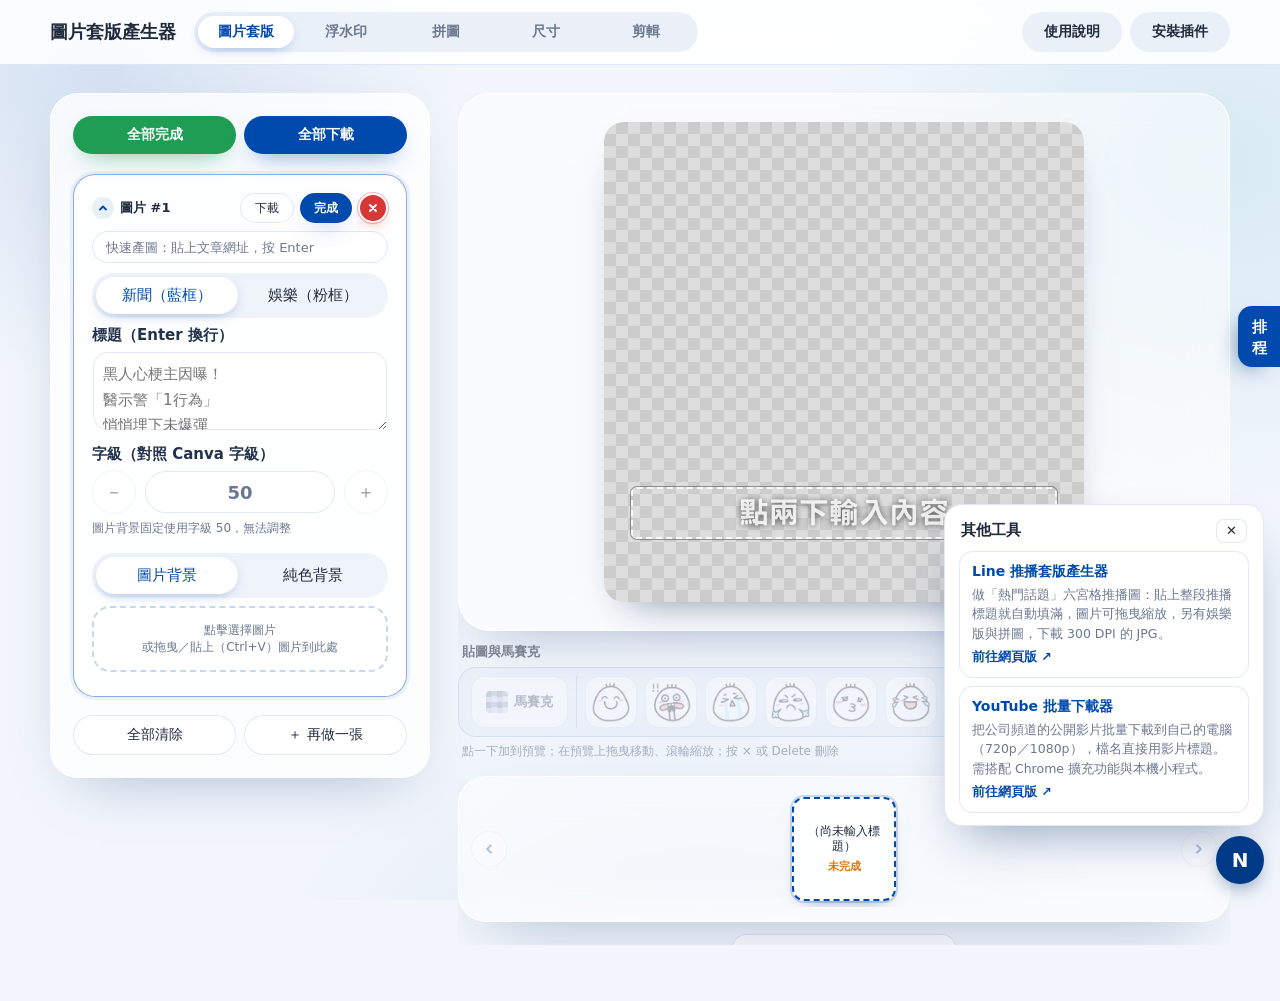
==== index.html @ a56dc546 "網頁版快速產圖：沒有外掛（手機）改走文章代理，讀得到標題與首圖 - 新增 examples/article-proxy/（Cloudflare Worker，只代抓 https 的 tvbs.com." ====
<!DOCTYPE html>
<html lang="zh-Hant">
<head>
<meta charset="UTF-8">
<meta name="viewport" content="width=device-width, initial-scale=1.0">
<!-- 內容安全政策：只允許本站的腳本；網路只連 GitHub（安裝插件功能用）；沒有任何第三方資源。
     style-src 保留 unsafe-inline 是因為頁面裡有 style="…" 屬性。 -->
<meta http-equiv="Content-Security-Policy" content="default-src 'none'; script-src 'self'; style-src 'self' 'unsafe-inline'; img-src 'self' data: blob:; media-src 'self' blob:; font-src 'self'; connect-src https://api.github.com https://raw.githubusercontent.com https://qpt-article-proxy.19jpz-3.workers.dev; base-uri 'none'; form-action 'none'; object-src 'none'">
<meta name="referrer" content="no-referrer">
<title>圖片套版產生器</title>
<link rel="icon" href="favicon.svg" type="image/svg+xml">
<link rel="icon" href="favicon-32x32.png" sizes="32x32" type="image/png">
<link rel="icon" href="favicon-16x16.png" sizes="16x16" type="image/png">
<link rel="icon" href="favicon.ico" sizes="any">
<link rel="apple-touch-icon" href="apple-touch-icon.png">
<link rel="stylesheet" href="style.css">
<link rel="stylesheet" href="deploy.css">
<link rel="stylesheet" href="watermark.css">
<link rel="stylesheet" href="collage.css">
<link rel="stylesheet" href="resize.css">
<link rel="stylesheet" href="segmented.css">
<link rel="stylesheet" href="sched.css">
<link rel="stylesheet" href="schedweb.css">
<link rel="stylesheet" href="qfweb.css">
</head>
<body>
<!-- 上排：名稱靠左、中間切換功能（圖片套版／浮水印／拼圖）、右側說明與安裝插件按鈕 -->
<header class="topbar">
  <div class="topbar-inner">
    <h1 class="topbar-title">圖片套版產生器</h1>
    <div class="func-switch" role="group" aria-label="切換功能">
      <button type="button" class="func-btn active" id="funcLayoutBtn" aria-pressed="true">圖片套版</button>
      <button type="button" class="func-btn" id="funcWatermarkBtn" aria-pressed="false">浮水印</button>
      <button type="button" class="func-btn" id="funcCollageBtn" aria-pressed="false">拼圖</button>
      <button type="button" class="func-btn" id="funcResizeBtn" aria-pressed="false">尺寸</button>
      <button type="button" class="func-btn" id="funcEditBtn" aria-pressed="false">剪輯</button>
    </div>
    <div class="topbar-actions">
      <button type="button" id="helpBtn" class="help-btn">使用說明</button>
      <button type="button" id="deployBtn" class="help-btn">安裝插件</button>
    </div>
  </div>
</header>

<div class="wrap">

  <div class="layout" id="layoutApp">
    <div class="card">
      <!-- 網頁版的「圖片套版」固定用批次（沒有單張／批次切換）；app.js 需要這兩顆按鈕，所以留著但不顯示，載入時由 watermark.js 切到批次 -->
      <div hidden>
        <button type="button" id="modeSingleBtn"></button>
        <button type="button" id="modeBatchBtn"></button>
      </div>

      <div id="singleFields">
        <div class="btn-row" style="margin-top:0; margin-bottom:20px">
          <button id="resetBtn" style="flex:1">全部清除</button>
          <button class="primary" id="downloadBtn" style="flex:1" disabled>下載圖片</button>
        </div>

        <div class="edit-box">
          <div class="field">
            <label>類別</label>
            <div class="bg-toggle" id="singleFrameToggle">
              <button type="button" class="active" data-frame="news">新聞（藍框）</button>
              <button type="button" data-frame="entertainment">娛樂（粉框）</button>
            </div>
          </div>

          <div class="field">
            <label for="title">標題（Enter 換行）</label>
            <textarea id="title" placeholder="黑人心梗主因曝！&#10;醫示警「1行為」&#10;悄悄埋下未爆彈"></textarea>
          </div>

          <div class="field">
            <label>字級（對照 Canva 字級）</label>
            <div id="singleFontStepper"></div>
            <div class="hint" id="singleFontHint">圖片背景固定使用字級 50，無法調整</div>
          </div>

          <div class="field" style="margin-bottom:0">
            <label>背景</label>
            <div id="singleBgPicker"></div>
          </div>
        </div>
      </div>

      <div id="batchFields" style="display:none">
        <div class="btn-row" style="margin-top:0; margin-bottom:20px">
          <button class="success" id="batchGenerateBtn" style="flex:1">全部完成</button>
          <button class="primary" id="batchDownloadAllBtn" style="flex:1">全部下載</button>
        </div>

        <div id="batchItemsList"></div>

        <div class="btn-row">
          <button id="batchResetBtn" style="flex:1">全部清除</button>
          <button id="addBatchItemBtn" style="flex:1">＋ 再做一張</button>
        </div>
      </div>
    </div>

    <div class="preview-col">
      <div id="singlePreview">
        <div class="canvas-wrap">
          <canvas id="canvas" width="1080" height="1080"></canvas>
          <textarea class="title-overlay" id="singlePreviewTitleInput" placeholder="點兩下輸入內容" spellcheck="false" tabindex="-1"></textarea>
        </div>
        <div class="status" id="status">請先上傳圖片並輸入標題</div>
        <div class="hint preview-hint">點兩下預覽圖輸入標題；<span class="hint-desk">點一下即可 Ctrl+V 貼上圖片；滾輪縮放、</span><span class="hint-touch">雙指縮放、</span>拖曳調整位置</div>
      </div>

      <div id="batchPreview" style="display:none">
        <div class="canvas-wrap">
          <canvas id="batchCanvas" width="1080" height="1080"></canvas>
          <textarea class="title-overlay" id="batchPreviewTitleInput" placeholder="點兩下輸入內容" spellcheck="false" tabindex="-1" hidden></textarea>
        </div>
        <!-- 貼圖與馬賽克（stickers.js 填內容）：每一組各自一份，編輯的是目前預覽的那一組 -->
        <div class="fx-bar" id="batchFxSlot"></div>
        <div class="thumbs-shelf" id="batchThumbsShelf" hidden>
          <button type="button" class="shelf-nav" id="batchThumbsPrev" aria-label="往左看"><svg viewBox="0 0 12 12" aria-hidden="true"><path d="M7.5 3l-3 3 3 3"/></svg></button>
          <div class="batch-thumbs" id="batchThumbs"></div>
          <button type="button" class="shelf-nav" id="batchThumbsNext" aria-label="往右看"><svg viewBox="0 0 12 12" aria-hidden="true"><path d="M4.5 3l3 3-3 3"/></svg></button>
        </div>
        <div class="preview-title" id="batchPreviewTitle"></div>
        <div class="status" id="batchStatus">按某一組的「完成」後，預覽會顯示在這裡</div>
        <div class="hint preview-hint">點兩下預覽圖輸入標題；<span class="hint-desk">點一下即可 Ctrl+V 貼上圖片；滾輪縮放、</span><span class="hint-touch">雙指縮放、</span>拖曳調整位置</div>
      </div>
    </div>
  </div>

  <!-- 浮水印功能（網頁版專用，邏輯在 watermark.js） -->
  <div class="layout" id="watermarkApp" hidden>
    <div class="card">
      <!-- 左上：拖放／點擊選取照片（可一次選多張） -->
      <div class="dropzone wm-photo-drop" id="wmPhotoDrop" tabindex="0">
        <div id="wmPhotoText">點擊選擇照片，或把照片拖曳到這裡<br>可以一次選多張<span class="hint-desk">；也能直接 Ctrl+V 貼上</span></div>
        <input type="file" id="wmPhotoInput" accept="image/*" multiple>
      </div>
      <div class="hint" id="wmPhotoHint">輸出會保持原圖尺寸</div>

      <div class="btn-row" style="margin-top:16px; margin-bottom:20px">
        <button id="wmResetBtn" style="flex:1">全部清除</button>
        <button class="primary" id="wmDownloadBtn" style="flex:1" disabled>下載圖片</button>
        <button class="primary" id="wmDownloadAllBtn" style="flex:1 1 100%" hidden>全部下載</button>
      </div>

      <div class="edit-box">
        <div class="field">
          <label>浮水印圖</label>
          <div class="bg-toggle" id="wmLogoToggle">
            <button type="button" class="active" data-logo="new">新版 NEWS</button>
            <button type="button" data-logo="old">舊版 新聞網</button>
            <button type="button" data-logo="custom">自己上傳</button>
          </div>
          <div class="dropzone wm-logo-drop" id="wmLogoDrop" tabindex="0" hidden>
            <img id="wmLogoThumb" class="batch-item-thumb" alt="" hidden>
            <div id="wmLogoText">點擊選擇浮水印圖<br>或拖曳到此處（建議用背景透明的 PNG／SVG）</div>
            <input type="file" id="wmLogoInput" accept="image/*">
          </div>
          <div class="hint" id="wmLogoHint">新版是向量圖、放多大都清楚；舊版是 170×100 的白色 PNG，放大會偏糊。兩個都是淺色，照片偏亮時可以改成自己上傳的圖。</div>
        </div>

        <div class="field">
          <label>位置</label>
          <div class="wm-corners" id="wmGrid" role="group" aria-label="浮水印位置（四個角）">
            <button type="button" data-px="0" data-py="0" aria-label="左上"></button>
            <button type="button" data-px="1" data-py="0" aria-label="右上"></button>
            <button type="button" data-px="0" data-py="1" aria-label="左下"></button>
            <button type="button" data-px="1" data-py="1" aria-label="右下"></button>
          </div>
          <div class="hint" id="wmPosHint"></div>
        </div>

        <div class="field">
          <label for="wmSize">大小<output id="wmSizeOut" for="wmSize"></output></label>
          <input type="range" id="wmSize" min="5" max="60" step="1" value="13">
        </div>
        <div class="field">
          <label for="wmTransparency">透明度<output id="wmTransparencyOut" for="wmTransparency"></output></label>
          <input type="range" id="wmTransparency" min="0" max="90" step="1" value="0">
          <div class="hint">0% 是完全不透明，數字越大越淡。</div>
        </div>
        <div class="field">
          <label for="wmMargin">邊距<output id="wmMarginOut" for="wmMargin"></output></label>
          <input type="range" id="wmMargin" min="0" max="15" step="1" value="3">
        </div>

        <div class="field" style="margin-bottom:0">
          <label>輸出格式</label>
          <div class="bg-toggle" id="wmFormat">
            <button type="button" class="active" data-fmt="auto">沿用原圖</button>
            <button type="button" data-fmt="jpeg">JPG</button>
            <button type="button" data-fmt="png">PNG</button>
          </div>
        </div>
      </div>
    </div>

    <div class="preview-col">
      <div class="canvas-wrap wm-stage" id="wmStage">
        <div class="wm-empty" id="wmEmpty">上傳或貼上照片，浮水印會自動疊上去</div>
        <canvas id="wmCanvas" width="1080" height="720" hidden></canvas>
      </div>
      <div class="status" id="wmStatus">請先上傳照片</div>
      <!-- 展示窗：跟「圖片套版」的批次一樣，多張照片排成一列，點一張就在上面預覽 -->
      <div class="thumbs-shelf" id="wmShelf" hidden>
        <button type="button" class="shelf-nav" id="wmShelfPrev" aria-label="往左看"><svg viewBox="0 0 12 12" aria-hidden="true"><path d="M7.5 3l-3 3 3 3"/></svg></button>
        <div class="batch-thumbs" id="wmThumbs"></div>
        <button type="button" class="shelf-nav" id="wmShelfNext" aria-label="往右看"><svg viewBox="0 0 12 12" aria-hidden="true"><path d="M4.5 3l3 3-3 3"/></svg></button>
      </div>
      <div class="hint preview-hint">在預覽上拖曳浮水印（抓的範圍比 Logo 大）可以換位置，只會改目前這一張；<span class="hint-desk">滑鼠停在浮水印上滾動滾輪可以放大縮小。</span>大小、透明度、邊距，以及左側的位置鈕會套用到所有照片。</div>
    </div>
  </div>

  <!-- 拼圖功能（網頁版專用，邏輯在 collage.js）：一張 1080 寬的畫布，把多張照片無縫拼在一起 -->
  <div class="layout" id="collageApp" hidden>
    <div class="card">
      <div class="dropzone wm-photo-drop" id="cgDrop" tabindex="0">
        <div>點擊選擇照片，或把照片拖曳到這裡<br>可以一次選多張，會依序放進空的格子<span class="hint-desk">；也能 Ctrl+V 貼上</span></div>
        <input type="file" id="cgInput" accept="image/*" multiple>
      </div>
      <div class="hint" id="cgHint">輸出 1080×1080、300 DPI 的 JPG</div>

      <div class="btn-row" style="margin-top:16px; margin-bottom:20px">
        <button id="cgResetBtn" style="flex:1">全部清除</button>
        <button id="cgCopyBtn" style="flex:1" disabled>複製圖片</button>
        <button class="primary" id="cgDownloadBtn" style="flex:1" disabled>下載圖片</button>
      </div>

      <div class="edit-box">
        <div class="field">
          <label>版面方式</label>
          <div class="bg-toggle" id="cgLayout">
            <button type="button" class="active" data-layout="grid">等分</button>
            <button type="button" data-layout="free">自由框</button>
          </div>
        </div>

        <div id="cgGridCtrl">
          <div class="field cg-row"><span class="cg-row-label">直向等分</span><div class="bg-toggle" id="cgCols"></div></div>
          <div class="field cg-row"><span class="cg-row-label">橫向等分</span><div class="bg-toggle" id="cgRows"></div></div>
          <div class="btn-row" style="margin-top:0"><button type="button" id="cgEvenBtn">平均分配</button></div>
          <div class="hint">在預覽圖上拖曳格子之間的分隔線，可調整每格比例。</div>
        </div>

        <div id="cgFreeCtrl" hidden>
          <div class="field cg-row"><span class="cg-row-label">操作對象</span>
            <div class="bg-toggle" id="cgEdit">
              <button type="button" class="active" data-edit="frame">調整框</button>
              <button type="button" data-edit="photo">調整照片</button>
            </div>
          </div>
          <div class="field cg-row"><span class="cg-row-label">畫布高度</span>
            <input type="number" id="cgHeight" min="300" max="5000" step="10" style="flex:1; min-width:0">
            <button type="button" id="cgFitHeightBtn">貼合內容</button>
          </div>
          <div class="btn-row"><button type="button" id="cgAddBtn">＋新增框（接在最下方）</button><button type="button" id="cgFitImgBtn">框貼合圖片比例</button></div>
          <div class="btn-row"><button type="button" id="cgUpBtn">▲ 上下換位（往上）</button><button type="button" id="cgDownBtn">▼ 上下換位（往下）</button></div>
          <div class="btn-row"><button type="button" id="cgFrontBtn">移到最上層</button><button type="button" id="cgBackBtn">移到最下層</button><button type="button" id="cgDeleteBtn">刪除此框</button></div>
          <div class="hint">做直式長圖（例如多張橫向圖上下疊）：先調畫布高度，再「＋新增框」貼圖，按「框貼合圖片比例」讓框吻合圖片、不裁切，下方的框會跟著往下推。<br>「調整框」時：在空白處拖曳拉出新框、拖曳框內可移動、拉邊角可改大小，靠近邊緣會自動貼齊；按 Delete 也能刪除選取的框。切到「調整照片」再移動、縮放框內照片。</div>
        </div>

        <div class="field" style="margin-bottom:0; margin-top:16px">
          <label>目前選取的格子<output id="cgSelOut"></output></label>
          <div class="hint" id="cgSelHint">在預覽上點一格來選取</div>
          <label for="cgScale" style="margin-top:10px">照片縮放<output id="cgScaleOut"></output></label>
          <input type="range" id="cgScale" min="100" max="500" step="1" value="100" disabled>
          <div class="btn-row" style="margin-top:10px">
            <button type="button" id="cgPickBtn" style="flex:1">選擇照片</button>
            <button type="button" id="cgResetPosBtn" style="flex:1" disabled>重設位置</button>
            <button type="button" id="cgRemoveImgBtn" style="flex:1" disabled>移除照片</button>
          </div>
          <input type="file" id="cgCellInput" accept="image/*" hidden>
        </div>
      </div>
    </div>

    <div class="preview-col">
      <div class="canvas-wrap cg-stage" id="cgStage">
        <canvas id="cgCanvas" width="1080" height="1080"></canvas>
      </div>
      <div class="status" id="cgStatus"></div>
      <div class="hint preview-hint">點一格選取，拖曳照片調整位置，<span class="hint-desk">滑鼠停在格子上滾動滾輪可放大縮小；</span><span class="hint-touch">用上面的「照片縮放」滑桿放大縮小；</span>雙擊格子可以換照片，也能把照片直接拖到格子上。等分時拖曳格子之間的分隔線調整比例；自由框時可以拉出、移動、縮放每一個框。</div>
    </div>
  </div>

  <!-- 剪輯：原本的剪輯工具已獨立成專屬網站 QuickCut（https://unnn3ing-oss.github.io/quickcut/），這個分頁只放「搬家說明＋功能介紹」，
       介紹是自動輪播的 4 則功能（版型與示意動畫沿用「安裝插件」全螢幕教學的 deploy.css .ds-*；輪播邏輯在 deploy.js 的 qcIntro），右下角是前往 QuickCut 的連結。
       id 維持 editApp：watermark.js 的分頁切換靠它顯示／隱藏。舊的剪輯程式（edit-*.js、edit.css）仍留在專案裡但不再載入。 -->
  <section class="qc" id="editApp" aria-labelledby="qcTitle" hidden>
    <div class="qc-card">
      <header class="qc-head">
        <img class="qc-logo" src="favicon.svg" alt="" width="44" height="44">
        <div class="qc-title">
          <h2 id="qcTitle">QuickCut 影片剪輯已經搬家了</h2>
          <p>多軌時間軸剪輯已獨立成專屬網站，這個分頁不再提供剪輯。下面輪播介紹它的功能，按右下角的「前往 QuickCut」就能過去（會在新分頁開啟）。</p>
        </div>
      </header>

      <div class="qc-main">
        <!-- 1：多軌時間軸 -->
        <section class="ds-pane" data-step="1" data-cycle="7000" aria-labelledby="qch1">
          <div class="ds-art" aria-hidden="true">
            <svg class="sv" viewBox="0 0 480 300" focusable="false">
              <g class="sv-all">
                <rect class="win" x="30" y="16" width="420" height="268" rx="12"/>
                <rect class="skel" x="44" y="30" width="86" height="116" rx="8"/>
                <rect class="card" x="138" y="30" width="204" height="116" rx="8"/>
                <rect class="skel" x="350" y="30" width="86" height="116" rx="8"/>
                <text class="t s m" x="87" y="48" text-anchor="middle">媒體庫</text>
                <text class="t s m" x="393" y="48" text-anchor="middle">詳細內容</text>
                <polygon class="qc-play" points="226,70 226,106 256,88"/>
                <text class="t s m" x="240" y="130" text-anchor="middle">檢視器</text>
                <rect class="qc-lane" x="44" y="158" width="392" height="52" rx="6"/>
                <rect class="qc-lane" x="44" y="214" width="392" height="52" rx="6"/>
                <text class="t s b" x="52" y="188">V1</text>
                <text class="t s b" x="52" y="244">A1</text>
                <rect class="qc-cv x-pop" style="--d:.4s" x="84" y="164" width="96" height="40" rx="6"/>
                <rect class="qc-cv2 x-pop" style="--d:.8s" x="184" y="164" width="84" height="40" rx="6"/>
                <rect class="qc-ci x-pop" style="--d:1.2s" x="272" y="164" width="120" height="40" rx="6"/>
                <rect class="qc-ca x-pop" style="--d:.7s" x="84" y="220" width="184" height="40" rx="6"/>
                <rect class="qc-ca x-pop" style="--d:1.5s" x="272" y="220" width="120" height="40" rx="6"/>
                <g class="x-sweep"><rect class="qc-ph" x="328" y="154" width="2.4" height="116"/><polygon class="qc-ph" points="323,150 335,150 329,160"/></g>
              </g>
            </svg>
          </div>
          <div class="ds-text">
            <p class="ds-kicker">功能 1／4</p>
            <h3 id="qch1" tabindex="-1">多軌時間軸剪輯</h3>
            <p class="ds-lead">把影片、音訊、圖片排進時間軸，剪成一支影片。版面是左邊媒體庫、中間檢視器、右邊詳細內容，下面是時間軸。</p>
            <ol class="ds-do">
              <li>匯入影片、音訊或圖片，用入點、出點選好要用的範圍，再<b>插入、覆蓋、替換或加到結尾</b>。</li>
              <li>工具有<b>選取、刀片、修剪</b>（滾動、波紋、滑移、滑動），也有對應的快捷鍵。</li>
              <li>影片的畫面與聲音會自動連結，可以分開調整。</li>
            </ol>
          </div>
        </section>

        <!-- 2：轉場與字幕 -->
        <section class="ds-pane" data-step="2" data-cycle="7000" aria-labelledby="qch2" hidden>
          <div class="ds-art" aria-hidden="true">
            <svg class="sv" viewBox="0 0 480 300" focusable="false">
              <g class="sv-all">
                <rect class="win" x="30" y="16" width="420" height="268" rx="12"/>
                <rect class="qc-cv" x="96" y="32" width="288" height="150" rx="10"/>
                <rect class="qc-ci x-fade" style="--d:.9s" x="96" y="32" width="288" height="150" rx="10"/>
                <circle class="qc-sun x-fade" style="--d:.9s" cx="330" cy="76" r="18"/>
                <g class="x-pop" style="--d:1.8s"><rect class="qc-sub" x="140" y="140" width="200" height="30" rx="8"/><text class="t w" x="240" y="160" text-anchor="middle">字幕也能有出場動畫</text></g>
                <rect class="qc-lane" x="44" y="198" width="392" height="72" rx="6"/>
                <rect class="qc-cv x-pop" style="--d:.3s" x="60" y="206" width="164" height="40" rx="6"/>
                <rect class="qc-ci x-pop" style="--d:.6s" x="232" y="206" width="164" height="40" rx="6"/>
                <g class="x-pop" style="--d:1.1s"><polygon class="qc-tr" points="228,200 240,226 228,252 216,226"/><text class="t s w" x="228" y="230" text-anchor="middle">×</text></g>
                <g class="x-pop" style="--d:2.4s"><rect class="qc-srt" x="60" y="250" width="86" height="16" rx="8"/><text class="t s w" x="103" y="262" text-anchor="middle">SRT 字幕</text></g>
              </g>
            </svg>
          </div>
          <div class="ds-text">
            <p class="ds-kicker">功能 2／4</p>
            <h3 id="qch2" tabindex="-1">轉場特效與字幕</h3>
            <p class="ds-lead">兩段影片中間可以加轉場，字幕可以直接打，也能匯入整份 SRT。</p>
            <ol class="ds-do">
              <li><b>8 種轉場</b>：交叉疊化、淡出到黑、擦除、推移等；兩段相接是雙邊轉場，開頭與結尾則是淡入、淡出。</li>
              <li>相接的兩段影片都有聲音時，轉場會自動做<b>聲音交叉淡化</b>。</li>
              <li>字幕有<b>彈出、逐行彈出、逐字彈出、跳起</b>等字體特效，可以<b>匯入、匯出 SRT</b>（UTF-8、Big5 都能讀）。</li>
            </ol>
          </div>
        </section>

        <!-- 3：專案檔與自動暫存 -->
        <section class="ds-pane" data-step="3" data-cycle="7000" aria-labelledby="qch3" hidden>
          <div class="ds-art" aria-hidden="true">
            <svg class="sv" viewBox="0 0 480 300" focusable="false">
              <g class="sv-all">
                <rect class="card" x="36" y="62" width="168" height="170" rx="16"/>
                <text class="t s m" x="120" y="84" text-anchor="middle">剪輯進度</text>
                <rect class="qc-cv x-pop" style="--d:.3s" x="52" y="98" width="76" height="22" rx="5"/>
                <rect class="qc-ci x-pop" style="--d:.6s" x="132" y="98" width="56" height="22" rx="5"/>
                <rect class="qc-ca x-pop" style="--d:.9s" x="52" y="128" width="136" height="22" rx="5"/>
                <rect class="qc-cv2 x-pop" style="--d:1.2s" x="52" y="158" width="96" height="22" rx="5"/>
                <text class="t s m x-fade" style="--d:1.4s" x="120" y="212" text-anchor="middle">影片素材不在裡面</text>
                <path class="route x-fade" style="--d:1.6s" d="M214 148 C 244 148, 252 148, 282 148"/>
                <g class="x-pop" style="--d:2.1s">
                  <use class="fold" href="#ds-file" x="294" y="92" width="64" height="82"/>
                  <text class="t kt" x="326" y="198" text-anchor="middle">.qcut</text>
                </g>
                <g class="x-pop" style="--d:2.6s"><rect class="okpill" x="378" y="108" width="68" height="26" rx="13"/><text class="t w" x="412" y="125" text-anchor="middle">幾 KB</text></g>
                <g class="x-pop" style="--d:3.2s"><rect class="pill hot" x="268" y="224" width="178" height="32" rx="16"/><text class="t a" x="357" y="244" text-anchor="middle">自動暫存，重開可還原</text></g>
              </g>
            </svg>
          </div>
          <div class="ds-text">
            <p class="ds-kicker">功能 3／4</p>
            <h3 id="qch3" tabindex="-1">專案檔與自動暫存</h3>
            <p class="ds-lead">剪到一半也不怕：進度可以存成專案檔，隔天接著剪。</p>
            <ol class="ds-do">
              <li>「儲存專案」會下載一個 <code>.qcut</code> 檔，只存剪輯資料，<b>不含影片素材</b>，所以只有幾 KB。</li>
              <li>「開啟專案」（或直接把專案檔拖進畫面）會還原進度，缺的素材可以一鍵接回，或選素材所在的資料夾自動配對。</li>
              <li>每次改動約 1.5 秒就自動暫存在瀏覽器裡，不小心關掉分頁，下次開啟會問你要不要還原。</li>
            </ol>
          </div>
        </section>

        <!-- 4：匯出 MP4 -->
        <section class="ds-pane" data-step="4" data-cycle="8000" aria-labelledby="qch4" hidden>
          <div class="ds-art" aria-hidden="true">
            <svg class="sv" viewBox="0 0 480 300" focusable="false">
              <g class="sv-all">
                <rect class="win" x="60" y="40" width="360" height="220" rx="14"/>
                <rect class="bar" x="60" y="40" width="360" height="34" rx="14"/>
                <rect class="bar" x="60" y="60" width="360" height="14"/>
                <text class="t b" x="240" y="62" text-anchor="middle">匯出影片</text>
                <rect class="qc-cv" x="84" y="94" width="120" height="68" rx="8"/>
                <polygon class="qc-play w" points="130,114 130,142 154,128"/>
                <text class="t m" x="224" y="112">H.264 ＋ AAC</text>
                <text class="t b" x="224" y="134">影片.mp4</text>
                <text class="t s m" x="224" y="154">1080 × 1920 ・ 30 fps</text>
                <rect class="track" x="84" y="190" width="312" height="12" rx="6"/>
                <rect class="prog x-prog" x="84" y="190" width="312" height="12" rx="6"/>
                <text class="t s m x-out" style="--o:4.9s" x="84" y="226">匯出中…</text>
                <g class="x-pop" style="--d:4.9s"><rect class="okpill" x="84" y="212" width="120" height="30" rx="15"/><text class="t w" x="144" y="232" text-anchor="middle">✓ 匯出完成</text></g>
              </g>
            </svg>
          </div>
          <div class="ds-text">
            <p class="ds-kicker">功能 4／4</p>
            <h3 id="qch4" tabindex="-1">匯出成 MP4</h3>
            <p class="ds-lead">剪好就直接匯出 MP4，多數播放器和社群平台都能用。</p>
            <ol class="ds-do">
              <li>瀏覽器支援時輸出 <b>H.264 ＋ AAC</b>，否則退為 VP9 ＋ Opus。</li>
              <li>素材全部在你的瀏覽器裡處理，<b>不會上傳</b>到任何伺服器。</li>
              <li>建議用最新版 <b>Chrome 或 Edge</b>（匯出用 WebCodecs），桌面瀏覽器專用。</li>
            </ol>
          </div>
        </section>
      </div>

      <footer class="qc-foot">
        <div class="qc-ctrl">
          <button type="button" class="qc-arrow" id="qcPrev" aria-label="上一則">‹</button>
          <div class="qc-dots" id="qcDots" role="group" aria-label="功能介紹，選一則">
            <button type="button" class="qc-dot" aria-label="第 1 則：多軌時間軸"></button>
            <button type="button" class="qc-dot" aria-label="第 2 則：轉場與字幕"></button>
            <button type="button" class="qc-dot" aria-label="第 3 則：專案檔與自動暫存"></button>
            <button type="button" class="qc-dot" aria-label="第 4 則：匯出 MP4"></button>
          </div>
          <button type="button" class="qc-arrow" id="qcNext" aria-label="下一則">›</button>
          <button type="button" class="qc-pause" id="qcPause" aria-pressed="false" title="暫停自動輪播">暫停輪播</button>
          <span class="qc-count" id="qcCount" aria-live="off">1 / 4</span>
        </div>
        <a class="ds-btn primary qc-go" id="qcGo" href="https://unnn3ing-oss.github.io/quickcut/" target="_blank" rel="noopener noreferrer">前往 QuickCut <span aria-hidden="true">↗</span></a>
      </footer>
    </div>
  </section>

  <!-- 改尺寸功能（網頁版專用，邏輯在 resize.js）：自訂寬高，批次轉換圖片的長寬尺寸 -->
  <div class="layout" id="resizeApp" hidden>
    <div class="card">
      <div class="dropzone wm-photo-drop" id="rsDrop" tabindex="0">
        <div id="rsDropText">點擊選擇照片，或把照片拖曳到這裡<br>可以一次選多張<span class="hint-desk">；也能直接 Ctrl+V 貼上</span></div>
        <input type="file" id="rsInput" accept="image/*" multiple>
      </div>
      <div class="hint" id="rsHint">輸入想要的寬高，所有照片一起轉換</div>

      <div class="btn-row" style="margin-top:16px; margin-bottom:20px">
        <button id="rsResetBtn" style="flex:1">全部清除</button>
        <button class="primary" id="rsDownloadBtn" style="flex:1" disabled>下載圖片</button>
        <button class="primary" id="rsDownloadAllBtn" style="flex:1 1 100%" hidden>全部下載</button>
      </div>

      <div class="edit-box">
        <div class="field">
          <label>轉換方式</label>
          <div class="bg-toggle" id="rsMode">
            <button type="button" class="active" data-mode="cover">裁切填滿</button>
            <button type="button" data-mode="fit">等比縮放</button>
          </div>
          <div class="hint" id="rsModeHint"></div>
        </div>

        <div class="field">
          <label>輸出尺寸（像素）</label>
          <div class="rs-size">
            <input type="number" id="rsW" min="1" max="10000" step="1" placeholder="寬" inputmode="numeric" aria-label="寬度">
            <button type="button" id="rsSwapBtn" class="rs-swap" title="對調寬高" aria-label="對調寬高">⇄</button>
            <input type="number" id="rsH" min="1" max="10000" step="1" placeholder="高" inputmode="numeric" aria-label="高度">
          </div>
          <div class="hint" id="rsSizeHint"></div>
        </div>

        <div class="field" style="margin-bottom:0">
          <label>輸出格式</label>
          <div class="bg-toggle" id="rsFormat">
            <button type="button" class="active" data-fmt="auto">沿用原圖</button>
            <button type="button" data-fmt="jpeg">JPG</button>
            <button type="button" data-fmt="png">PNG</button>
          </div>
        </div>
      </div>
    </div>

    <div class="preview-col">
      <div class="canvas-wrap wm-stage" id="rsStage">
        <div class="wm-empty" id="rsEmpty">上傳或貼上照片，輸入寬高就會顯示轉換後的樣子</div>
        <canvas id="rsCanvas" width="1080" height="1080" hidden></canvas>
      </div>
      <div class="status" id="rsStatus">請先上傳照片</div>
      <div class="thumbs-shelf" id="rsShelf" hidden>
        <button type="button" class="shelf-nav" id="rsShelfPrev" aria-label="往左看"><svg viewBox="0 0 12 12" aria-hidden="true"><path d="M7.5 3l-3 3 3 3"/></svg></button>
        <div class="batch-thumbs" id="rsThumbs"></div>
        <button type="button" class="shelf-nav" id="rsShelfNext" aria-label="往右看"><svg viewBox="0 0 12 12" aria-hidden="true"><path d="M4.5 3l3 3-3 3"/></svg></button>
      </div>
      <div class="hint preview-hint" id="rsPreviewHint"></div>
    </div>
  </div>
</div>

<div class="modal-overlay" id="helpOverlay">
  <div class="modal">
    <div class="modal-head">
      <h2>套版產生器使用說明</h2>
      <button type="button" id="helpCloseBtn" class="modal-close" aria-label="關閉">✕</button>
    </div>
    <div class="modal-body">
      <h3>切換功能</h3>
      <ul>
        <li>上排中間可以在「圖片套版」「浮水印」「拼圖」「尺寸」之間切換（點一下，或直接用滑的），兩邊的內容各自獨立、互不影響。圖片套版一律用多組的方式，沒有單張／批次的切換。</li>
      </ul>
      <h3>浮水印</h3>
      <ul>
        <li>把照片拖到左上角的區域（或點擊選取、Ctrl+V 貼上），<b>可以一次放多張</b>；多張時預覽下方會出現展示窗，點一張就能預覽，也能按 ✕ 移除。</li>
        <li>預設在右上角疊上新版 TVBS NEWS Logo（大小 13%、邊距 3%、不透明）；「浮水印圖」可以切換成舊版「新聞網」Logo，或自己上傳的圖（建議用背景透明的 PNG 或 SVG）。</li>
        <li>位置只有四個角（左上、右上、左下、右下）。<b>在預覽上直接拖曳 Logo（抓的範圍比 Logo 大）只會改目前這一張</b>，它會吸附到最近的角；<b>按左側的位置鈕則是全部照片一起改</b>，如果有照片已經單獨調整過，會先問你要不要全部改掉。「大小」「透明度」「邊距」套用到所有照片。</li>
        <li>下載的檔案維持原圖尺寸，格式可「沿用原圖」或指定 JPG（品質 95%）／PNG，檔名是「原檔名_浮水印」。「下載本張」維持原檔名；「全部下載」的檔名是「YYMMDDHHMM_第幾張」（例如 2610122312_1，時間是按下按鈕那一刻的，每張間隔 0.5～1 秒），瀏覽器第一次可能會詢問是否允許下載多個檔案。</li>
      </ul>
      <h3>拼圖</h3>
      <ul>
        <li>一張 1080 寬的畫布，把多張照片無縫拼在一起。「等分」可把畫布切成直向、橫向各 1～4 份，在預覽上拖曳格子之間的分隔線可調整每格比例；「自由框」可以自己拖曳拉出矩形框（最多 12 個）、移動、拉邊角改大小，靠近邊緣會自動貼齊，也能調整上下層、刪除，並調整畫布高度做直式長圖。</li>
        <li>照片用拖曳放進格子、點擊選取、Ctrl+V 貼上（貼到目前選取的格子），一次選多張會依序放進空的格子。拖曳照片調整位置，滑鼠停在格子上用滾輪或左側滑桿縮放。</li>
        <li>下載是 1080 寬、300 DPI 的 JPG（品質 95%），檔名「yyyymmdd拼圖」；「複製圖片」會把成品放進剪貼簿。</li>
      </ul>
      <h3>尺寸</h3>
      <ul>
        <li>把照片拖進來（或點擊選取、Ctrl+V 貼上，<b>可一次放多張</b>），輸入想要的寬和高，所有照片一起轉成這個尺寸。</li>
        <li>「裁切填滿」：寬、高都要填，照片會縮放到剛好蓋滿，多出來的部分裁掉；在預覽上拖曳可以調整保留哪一塊（每張照片各自記住）。「等比縮放」：寬、高只填一個，另一邊自動依原圖比例算；兩個都填時，會縮到剛好放進這個範圍內，不裁切。</li>
        <li>輸出格式可「沿用原圖」或指定 JPG（品質 95%）／PNG。「下載本張」檔名是「原檔名_寬x高」；「全部下載」的檔名是「YYMMDDHHMM_第幾張」。尺寸上限 10000 像素；放大比原圖大的尺寸會變模糊。</li>
      </ul>
      <h3>圖片套版：設定每一張圖</h3>
      <ul>
        <li>每一組都先選擇「類別」：新聞（藍框）或娛樂（粉框），會影響套版右上角的角標樣式。</li>
        <li>在「標題」欄貼上或輸入文字，按 Enter 換行，會照原樣分行顯示在圖上。</li>
        <li>「背景」可選擇「圖片背景」或「純色背景」：圖片背景支援點擊選取、拖曳檔案，或直接 Ctrl+V 貼上；純色背景可從色票挑選。</li>
        <li>「字級」對照的是 Canva 字級：使用圖片背景時固定為 50，無法調整；純色背景預設 60，可以用 − ＋ 調整。</li>
        <li>預覽上滾輪縮放、拖曳調整位置，點兩下可直接輸入標題。</li>
      </ul>
      <h3>範例成品</h3>
      <div class="example-grid">
        <figure class="example-card">
          <div class="example-img-wrap">
            <img src="examples/example-entertainment.jpg" alt="娛樂類別＋上傳圖片背景的範例成品">
            <span class="example-tag" style="top:9%; right:9%;">①</span>
            <span class="example-tag" style="top:69%; left:12%;">②</span>
          </div>
          <figcaption>
            <strong>娛樂（粉框）＋ 上傳圖片背景</strong>
            <ul>
              <li>① 右上角類別角標——選「新聞」時會換成藍框樣式</li>
              <li>② 標題文字疊在圖片下緣的漸層暗化區，圖片背景字級固定為 50</li>
            </ul>
          </figcaption>
        </figure>
        <figure class="example-card">
          <div class="example-img-wrap">
            <img src="examples/example-color-bg.jpg" alt="純色背景（黑）的範例成品">
            <span class="example-tag" style="top:38%; left:14%;">①</span>
            <span class="example-tag" style="top:92%; left:50%;">②</span>
          </div>
          <figcaption>
            <strong>純色背景（黑）</strong>
            <ul>
              <li>① 標題文字置中，純色背景字級預設較大（60），且不顯示角標</li>
              <li>② 底部置中的 TVBS Logo，只有純色背景才會出現</li>
            </ul>
          </figcaption>
        </figure>
      </div>

      <h3>圖片套版：多張與下載</h3>
      <ul>
        <li>按「＋ 再做一張」可新增一組新的圖卡設定，每一組都能各自設定類別、標題、字級與背景。</li>
        <li>每組按「完成」可單獨產生該組的圖，完成後該組會自動收合，要再編輯可點預覽下方的縮圖或該列；編輯中想先收起來，點該組標頭（「圖片 #N」那一列）或編輯框外圍即可，不必按完成；或按上方「全部完成」一次產生所有尚未完成的組別，缺標題或背景的組別會被略過並提示原因。</li>
        <li>每組編輯區上方的「下載」可以只下載這一組（尚未完成會先自動完成）；「移除」會先跳出確認框，避免誤刪。</li>
        <li>同時間只會展開一組的編輯區，其餘組別（不論完成與否）都會收合成一列；點任一列可重新展開該組編輯。</li>
        <li>右側預覽區的畫布下方，會以可左右滑動的縮圖展示窗（可用兩側箭頭、滾輪或觸控板左右捲動）顯示「每一組」的狀態：已完成的顯示成品縮圖，尚未完成的則保留標題文字並標示「未完成」。點任一張縮圖都會跳到並展開對應組別的編輯區。</li>
        <li>預覽畫布下方會同步顯示該組標題（換行處自動接成全形空格），方便在很多組別時快速確認目前看的是哪一張。</li>
        <li>預覽區會懸浮跟隨畫面捲動，即使批次組數很多、編輯區拉得很長，也不用捲回最上方才能看到預覽。</li>
        <li>拖曳圖片檔案或直接 Ctrl+V 貼上圖片，可以直接對著「標題」輸入框操作，不必先點進下方的圖片上傳區。</li>
        <li>按「全部下載」時，如果每一組都有標題和背景，會自動全部完成並依序下載；如果有組別還缺標題或背景，會先詢問「有未完成的套圖，要先下載已完成的嗎？」，確認後只下載有標題和背景的組別。</li>
        <li>「全部清除」（在「＋ 再做一張」左邊）會清空所有組別（會先跳出確認框）。</li>
      </ul>
    </div>
  </div>
</div>

<div class="modal-overlay" id="confirmOverlay">
  <div class="modal" style="max-width:420px">
    <div class="modal-head">
      <h2 id="confirmTitle">確定要全部清除？</h2>
    </div>
    <div class="modal-body">
      <p style="margin:0" id="confirmMessage">這會清空目前畫面上的所有設定，且無法復原。</p>
      <div class="btn-row" style="justify-content:flex-end; margin-top:16px">
        <button type="button" id="confirmCancelBtn">取消</button>
        <button type="button" id="confirmOkBtn" class="primary">全部清除</button>
      </div>
    </div>
  </div>
</div>

<!-- 「安裝插件」全螢幕教學（網頁版專用，樣式與腳本放在 deploy.css／deploy.js）：
     共用的圖示（資料夾、檔案、游標、拼圖、圖釘）定義在這個隱藏的 SVG，各步驟的示意動畫用 <use> 引用 -->
<svg width="0" height="0" style="position:absolute" aria-hidden="true" focusable="false">
  <defs>
    <symbol id="ds-folder" viewBox="0 0 22 18"><path d="M1 3a2 2 0 0 1 2-2h5l2 2h9a2 2 0 0 1 2 2v10a2 2 0 0 1-2 2H3a2 2 0 0 1-2-2z"/></symbol>
    <symbol id="ds-file" viewBox="0 0 14 18"><path d="M2 1h6l4 4v11a1 1 0 0 1-1 1H2a1 1 0 0 1-1-1V2a1 1 0 0 1 1-1z"/><path d="M8 1v4h4" fill="none" stroke="#fff" stroke-width="1.2"/></symbol>
    <symbol id="ds-cursor" viewBox="0 0 24 24"><path d="M5 3v15.5l4.2-3.6 2.8 6.3 2.6-1.2-2.8-6.2 5.6-.2z" fill="#1f2a3d" stroke="#fff" stroke-width="1.4" stroke-linejoin="round"/></symbol>
    <symbol id="ds-puzzle" viewBox="0 0 24 24"><path d="M20.5 11H19V7c0-1.1-.9-2-2-2h-4V3.5C13 2.12 11.88 1 10.5 1S8 2.12 8 3.5V5H4c-1.1 0-1.99.9-1.99 2v3.8H3.5c1.49 0 2.7 1.21 2.7 2.7s-1.21 2.7-2.7 2.7H2V20c0 1.1.9 2 2 2h3.8v-1.5c0-1.49 1.21-2.7 2.7-2.7 1.49 0 2.7 1.21 2.7 2.7V22H17c1.1 0 2-.9 2-2v-4h1.5c1.38 0 2.5-1.12 2.5-2.5S21.88 11 20.5 11z"/></symbol>
    <symbol id="ds-pin" viewBox="0 0 24 24"><path d="M9 3h6l-1 6 3 3v2h-4.5v6l-.5 2-.5-2v-6H7v-2l3-3z"/></symbol>
  </defs>
</svg>

<div class="ds" id="deployOverlay" role="dialog" aria-modal="true" aria-labelledby="deployTitle" hidden>
  <div class="ds-shell">
    <header class="ds-head">
      <div class="ds-title">
        <h2 id="deployTitle">安裝 Chrome 插件</h2>
        <p>只要做一次，約 3 分鐘。裝好之後，插件會自己提醒你更新。</p>
      </div>
      <button type="button" id="deployCloseBtn" class="ds-close" aria-label="關閉安裝教學">✕</button>
    </header>

    <ol class="ds-steps" id="deploySteps" aria-label="安裝步驟">
      <li class="ds-step"><button type="button" class="ds-step-btn" aria-label="步驟 1：建立資料夾"><span class="ds-dot" aria-hidden="true"></span><span class="ds-lbl">建立資料夾</span></button></li>
      <li class="ds-step"><button type="button" class="ds-step-btn" aria-label="步驟 2：下載檔案"><span class="ds-dot" aria-hidden="true"></span><span class="ds-lbl">下載檔案</span></button></li>
      <li class="ds-step"><button type="button" class="ds-step-btn" aria-label="步驟 3：開啟擴充頁"><span class="ds-dot" aria-hidden="true"></span><span class="ds-lbl">開啟擴充頁</span></button></li>
      <li class="ds-step"><button type="button" class="ds-step-btn" aria-label="步驟 4：開發人員模式"><span class="ds-dot" aria-hidden="true"></span><span class="ds-lbl">開發人員模式</span></button></li>
      <li class="ds-step"><button type="button" class="ds-step-btn" aria-label="步驟 5：載入插件"><span class="ds-dot" aria-hidden="true"></span><span class="ds-lbl">載入插件</span></button></li>
      <li class="ds-step"><button type="button" class="ds-step-btn" aria-label="步驟 6：開始使用"><span class="ds-dot" aria-hidden="true"></span><span class="ds-lbl">開始使用</span></button></li>
    </ol>

    <main class="ds-main" id="deployMain">

      <!-- 步驟 1：建立資料夾 -->
      <section class="ds-pane" data-step="1" data-cycle="7000" aria-labelledby="dsh1">
        <div class="ds-art" aria-hidden="true">
          <svg class="sv" viewBox="0 0 480 300" focusable="false">
            <g class="sv-all">
              <rect class="win" x="50" y="26" width="380" height="248" rx="12"/>
              <path class="bar" d="M50 58V38a12 12 0 0 1 12-12h356a12 12 0 0 1 12 12v20z"/>
              <circle class="dot3" cx="68" cy="42" r="4"/><circle class="dot3" cx="82" cy="42" r="4"/><circle class="dot3" cx="96" cy="42" r="4"/>
              <text class="t b" x="240" y="46" text-anchor="middle">選擇資料夾</text>
              <rect class="skel" x="66" y="70" width="150" height="24" rx="12"/>
              <text class="t m" x="80" y="86">文件</text>
              <g class="x-press" style="--d:1.3s"><rect class="btn-o" x="296" y="70" width="118" height="24" rx="12"/><text class="t a" x="355" y="86" text-anchor="middle">新增資料夾</text></g>
              <use class="fold" href="#ds-folder" x="74" y="112" width="22" height="18"/><rect class="skel" x="108" y="117" width="90" height="8" rx="4"/>
              <use class="fold" href="#ds-folder" x="74" y="144" width="22" height="18"/><rect class="skel" x="108" y="149" width="64" height="8" rx="4"/>
              <g class="x-pop" style="--d:1.6s">
                <rect class="sel" x="62" y="174" width="356" height="30" rx="8"/>
                <use class="fold" href="#ds-folder" x="74" y="180" width="22" height="18"/>
                <text class="t" x="108" y="194">QuickPatterntool</text>
                <rect class="cover x-type" x="106" y="178" width="112" height="22"/>
                <rect class="caret x-caret" x="107" y="180" width="1.6" height="18"/>
              </g>
              <rect class="skel" x="262" y="240" width="60" height="24" rx="12"/><text class="t m" x="292" y="256" text-anchor="middle">取消</text>
              <g class="x-press" style="--d:4.2s"><rect class="btn-f" x="330" y="240" width="84" height="24" rx="12"/><text class="t w" x="372" y="256" text-anchor="middle">選擇資料夾</text></g>
              <g class="cur c1"><circle class="rip" style="--d:1.3s" r="12"/><circle class="rip" style="--d:4.2s" r="12"/><use href="#ds-cursor" x="-4.6" y="-2.8" width="22" height="22"/></g>
            </g>
          </svg>
        </div>
        <div class="ds-text">
          <p class="ds-kicker">步驟 1／6</p>
          <h3 id="dsh1" tabindex="-1">建立放插件的資料夾</h3>
          <p class="ds-lead">網頁沒辦法直接替瀏覽器安裝插件，所以要先在電腦上準備一個資料夾放插件檔案，再到 Chrome 載入一次。</p>
          <p class="ds-label">建議的資料夾名稱（按一下複製，不用自己打）</p>
          <div class="ds-copy">
            <code id="deployFolderName">QuickPatterntool</code>
            <button type="button" class="ds-btn" id="deployCopyName">複製名稱</button>
          </div>
          <ol class="ds-do">
            <li>先按下面的「下一步」，到步驟 2 按「選擇資料夾並寫入」，會跳出選擇資料夾的視窗。</li>
            <li>在視窗裡按「<b>新增資料夾</b>」<span data-only="mac">（Mac 叫「新增檔案夾」）</span>，貼上剛剛複製的名稱（<kbd class="k-mod">Ctrl</kbd> + <kbd>V</kbd>）後按 Enter。</li>
            <li>選取那個新資料夾，按「選擇資料夾」。</li>
          </ol>
          <p class="ds-tip"><b>小提醒</b>　Chrome 不允許直接選「下載」「文件」「桌面」這幾個資料夾本身，請在它們裡面新增或選一個資料夾。選到已經有東西的資料夾時，我會在裡面自動建立同名資料夾，不會動到你原本的檔案。</p>
        </div>
      </section>

      <!-- 步驟 2：下載檔案 -->
      <section class="ds-pane" data-step="2" data-cycle="7000" aria-labelledby="dsh2" hidden>
        <div class="ds-art" aria-hidden="true">
          <svg class="sv" viewBox="0 0 480 300" focusable="false">
            <g class="sv-all">
              <rect class="card" x="36" y="64" width="136" height="156" rx="16"/>
              <path class="cloud" d="M84 130h44a14 14 0 0 0 1.6-27.9A21 21 0 0 0 89 97a16 16 0 0 0-5 33z"/>
              <text class="t b" x="104" y="158" text-anchor="middle">GitHub</text>
              <text class="t m s" x="104" y="176" text-anchor="middle">最新版插件檔案</text>
              <path class="route" d="M180 142H306" />
              <use class="fl x-fly" style="--d:.6s;--dy:-34px" href="#ds-file" x="186" y="96" width="16" height="20"/>
              <use class="fl x-fly" style="--d:1.0s;--dy:-12px" href="#ds-file" x="186" y="118" width="16" height="20"/>
              <use class="fl x-fly" style="--d:1.4s;--dy:8px" href="#ds-file" x="186" y="140" width="16" height="20"/>
              <use class="fl x-fly" style="--d:1.8s;--dy:-24px" href="#ds-file" x="186" y="108" width="16" height="20"/>
              <use class="fl x-fly" style="--d:2.2s;--dy:-2px" href="#ds-file" x="186" y="130" width="16" height="20"/>
              <use class="fl x-fly" style="--d:2.6s;--dy:-30px" href="#ds-file" x="186" y="100" width="16" height="20"/>
              <use class="fl x-fly" style="--d:3.0s;--dy:-8px" href="#ds-file" x="186" y="124" width="16" height="20"/>
              <use class="fl x-fly" style="--d:3.4s;--dy:-18px" href="#ds-file" x="186" y="114" width="16" height="20"/>
              <use class="fold big" href="#ds-folder" x="314" y="96" width="120" height="98"/>
              <text class="t b" x="374" y="222" text-anchor="middle">QuickPatterntool</text>
              <g class="x-pop" style="--d:4.6s"><circle class="okc" cx="426" cy="104" r="14"/><path class="okt" d="M419 104l5 5 9-10"/></g>
              <rect class="track" x="60" y="252" width="360" height="9" rx="4.5"/>
              <rect class="prog x-prog" x="60" y="252" width="360" height="9" rx="4.5"/>
              <text class="t m s x-out" style="--o:4.5s" x="60" y="244">正在寫入檔案…</text>
              <text class="t g s x-pop" style="--d:4.6s" x="60" y="244">✓ 已寫入完成</text>
            </g>
          </svg>
        </div>
        <div class="ds-text">
          <p class="ds-kicker">步驟 2／6</p>
          <h3 id="dsh2" tabindex="-1">下載最新版插件檔案</h3>
          <p class="ds-lead">從 GitHub 下載最新版，直接寫進步驟 1 建好的資料夾。</p>
          <div class="ds-actions">
            <button type="button" class="ds-btn primary" id="deployPickBtn">選擇資料夾並寫入</button>
            <button type="button" class="ds-btn" id="deployZipBtn">改下載 ZIP</button>
          </div>
          <div class="ds-status" id="deployStatus" role="status"></div>
          <ol class="ds-do">
            <li>按「選擇資料夾並寫入」，選步驟 1 建好的資料夾，再按「選擇資料夾」。</li>
            <li>Chrome 會問「要讓這個網站編輯資料夾裡的檔案嗎？」，請按「<b>編輯檔案</b>」（只會寫入插件檔案）。</li>
            <li>等到出現「已把 N 個檔案寫入」就完成了，按「下一步」。</li>
          </ol>
          <details class="ds-more">
            <summary>瀏覽器不能選資料夾，或想自己解壓縮？改用 ZIP</summary>
            <p>按「改下載 ZIP」，下載後先<b>解壓縮</b>（Windows：在 ZIP 上按右鍵 →「全部解壓縮」；Mac：連點兩下）。步驟 5 要選的是<b>解壓縮後、打開就看得到 <code>manifest.json</code> 的那一層資料夾</b>。Windows 解壓縮後常會多包一層，要再點進去一層。</p>
          </details>
        </div>
      </section>

      <!-- 步驟 3：開啟擴充頁 -->
      <section class="ds-pane" data-step="3" data-cycle="8000" aria-labelledby="dsh3" hidden>
        <div class="ds-art" aria-hidden="true">
          <svg class="sv" viewBox="0 0 480 300" focusable="false">
            <g class="sv-all">
              <rect class="win" x="30" y="20" width="420" height="262" rx="12"/>
              <path class="bar" d="M30 54V32a12 12 0 0 1 12-12h396a12 12 0 0 1 12 12v22z"/>
              <path class="tab" d="M44 54v-6a8 8 0 0 1 8-8h104a8 8 0 0 1 8 8v6z"/>
              <text class="t s x-out" style="--o:4.5s" x="60" y="52">新分頁</text>
              <text class="t s x-pop" style="--d:4.7s" x="60" y="52">擴充功能</text>
              <rect class="toolrow" x="30" y="54" width="420" height="36"/>
              <circle class="ic" cx="54" cy="72" r="7"/><circle class="ic" cx="76" cy="72" r="7"/><circle class="ic" cx="98" cy="72" r="7"/>
              <rect class="addr" x="118" y="62" width="250" height="20" rx="10"/>
              <text class="t s mono" x="132" y="76">chrome://extensions</text>
              <rect class="cover2 x-type2" x="130" y="64" width="160" height="16"/>
              <use class="puz" href="#ds-puzzle" x="384" y="63" width="18" height="18"/>
              <circle class="ic" cx="426" cy="72" r="9"/>
              <!-- 新分頁：三個按鍵 -->
              <g class="x-out" style="--o:4.5s">
                <g transform="translate(58 156)">
                  <rect class="key" x="0" y="0" width="82" height="40" rx="9"/>
                  <text class="t kt" x="41" y="25" text-anchor="middle"><tspan class="k-mod">Ctrl</tspan> T</text>
                  <g class="x-pop" style="--d:.9s"><rect class="keyon" x="0" y="0" width="82" height="40" rx="9"/><text class="t kt w" x="41" y="25" text-anchor="middle"><tspan class="k-mod">Ctrl</tspan> T</text></g>
                  <text class="t m s" x="41" y="62" text-anchor="middle">開新分頁</text>
                </g>
                <path class="arr" d="M150 176h24m-7-6l7 6-7 6"/>
                <g transform="translate(184 156)">
                  <rect class="key" x="0" y="0" width="82" height="40" rx="9"/>
                  <text class="t kt" x="41" y="25" text-anchor="middle"><tspan class="k-mod">Ctrl</tspan> V</text>
                  <g class="x-pop" style="--d:2.1s"><rect class="keyon" x="0" y="0" width="82" height="40" rx="9"/><text class="t kt w" x="41" y="25" text-anchor="middle"><tspan class="k-mod">Ctrl</tspan> V</text></g>
                  <text class="t m s" x="41" y="62" text-anchor="middle">貼上網址</text>
                </g>
                <path class="arr" d="M276 176h24m-7-6l7 6-7 6"/>
                <g transform="translate(310 156)">
                  <rect class="key" x="0" y="0" width="112" height="40" rx="9"/>
                  <text class="t kt" x="56" y="25" text-anchor="middle">Enter</text>
                  <g class="x-pop" style="--d:3.7s"><rect class="keyon" x="0" y="0" width="112" height="40" rx="9"/><text class="t kt w" x="56" y="25" text-anchor="middle">Enter</text></g>
                  <text class="t m s" x="56" y="62" text-anchor="middle">前往</text>
                </g>
              </g>
              <!-- 擴充功能頁 -->
              <g class="x-pop" style="--d:4.7s">
                <rect class="hdr" x="30" y="90" width="420" height="34"/>
                <path class="ham" d="M46 102h14M46 107h14M46 112h14"/>
                <text class="t b" x="72" y="112">擴充功能</text>
                <rect class="skel" x="170" y="99" width="120" height="16" rx="8"/>
                <rect class="skel" x="46" y="140" width="388" height="56" rx="10"/>
                <rect class="skel" x="46" y="206" width="388" height="56" rx="10"/>
              </g>
            </g>
          </svg>
        </div>
        <div class="ds-text">
          <p class="ds-kicker">步驟 3／6</p>
          <h3 id="dsh3" tabindex="-1">開啟 Chrome 的擴充功能頁</h3>
          <p class="ds-lead">網頁不能替你開啟這個頁面，請複製網址，自己貼到 Chrome 的網址列。</p>
          <div class="ds-copy">
            <code>chrome://extensions</code>
            <button type="button" class="ds-btn" id="deployCopyUrl">複製網址</button>
          </div>
          <ol class="ds-do">
            <li>在 Chrome 按 <kbd class="k-mod">Ctrl</kbd> + <kbd>T</kbd> 開一個新分頁（也可以點分頁列最右邊的「＋」）。</li>
            <li>按 <kbd class="k-mod">Ctrl</kbd> + <kbd>V</kbd> 把剛複製的網址貼到網址列，再按 <kbd>Enter</kbd>。</li>
            <li>看到標題寫著「<b>擴充功能</b>」的頁面就對了，保持開著，接著做步驟 4。</li>
          </ol>
          <p class="ds-tip"><b>另一個方法</b>　點 Chrome 右上角的「⋮」→「擴充功能」→「管理擴充功能」，也會到同一個頁面。</p>
        </div>
      </section>

      <!-- 步驟 4：開發人員模式 -->
      <section class="ds-pane" data-step="4" data-cycle="6500" aria-labelledby="dsh4" hidden>
        <div class="ds-art" aria-hidden="true">
          <svg class="sv" viewBox="0 0 480 300" focusable="false">
            <g class="sv-all">
              <rect class="win" x="30" y="20" width="420" height="262" rx="12"/>
              <path class="bar" d="M30 54V32a12 12 0 0 1 12-12h396a12 12 0 0 1 12 12v22z"/>
              <path class="tab" d="M44 54v-6a8 8 0 0 1 8-8h104a8 8 0 0 1 8 8v6z"/>
              <text class="t s" x="60" y="52">擴充功能</text>
              <rect class="toolrow" x="30" y="54" width="420" height="36"/>
              <circle class="ic" cx="54" cy="72" r="7"/><circle class="ic" cx="76" cy="72" r="7"/><circle class="ic" cx="98" cy="72" r="7"/>
              <rect class="addr" x="118" y="62" width="250" height="20" rx="10"/>
              <text class="t s mono" x="132" y="76">chrome://extensions</text>
              <use class="puz" href="#ds-puzzle" x="384" y="63" width="18" height="18"/>
              <circle class="ic" cx="426" cy="72" r="9"/>
              <rect class="hdr" x="30" y="90" width="420" height="34"/>
              <path class="ham" d="M46 102h14M46 107h14M46 112h14"/>
              <text class="t b" x="72" y="112">擴充功能</text>
              <rect class="skel" x="150" y="99" width="100" height="16" rx="8"/>
              <text class="t s m" x="381" y="112" text-anchor="end">開發人員模式</text>
              <rect class="ring x-ring" x="388" y="96" width="42" height="26" rx="13"/>
              <rect class="tr" x="392" y="100" width="34" height="18" rx="9"/>
              <rect class="tr-on x-fade" style="--d:2.4s" x="392" y="100" width="34" height="18" rx="9"/>
              <circle class="knob x-knob" style="--d:2.4s" cx="417" cy="109" r="6.5"/>
              <g class="x-drop" style="--d:2.9s">
                <rect class="dev" x="30" y="124" width="420" height="38"/>
                <rect class="pill" x="46" y="132" width="104" height="22" rx="11"/><text class="t s a" x="98" y="147" text-anchor="middle">載入未封裝項目</text>
                <rect class="pill" x="158" y="132" width="92" height="22" rx="11"/><text class="t s a" x="204" y="147" text-anchor="middle">封裝擴充功能</text>
                <rect class="pill" x="258" y="132" width="48" height="22" rx="11"/><text class="t s a" x="282" y="147" text-anchor="middle">更新</text>
              </g>
              <rect class="skel" x="46" y="176" width="388" height="40" rx="10"/>
              <rect class="skel" x="46" y="226" width="388" height="40" rx="10"/>
              <g class="cur c4"><circle class="rip" style="--d:2.2s" r="12"/><use href="#ds-cursor" x="-4.6" y="-2.8" width="22" height="22"/></g>
            </g>
          </svg>
        </div>
        <div class="ds-text">
          <p class="ds-kicker">步驟 4／6</p>
          <h3 id="dsh4" tabindex="-1">打開「開發人員模式」</h3>
          <p class="ds-lead">這個插件不是從 Chrome 線上應用程式商店安裝的，所以要先打開「開發人員模式」，Chrome 才允許載入自己的資料夾。</p>
          <ol class="ds-do">
            <li>在擴充功能頁的<b>右上角</b>，找到「<b>開發人員模式</b>」開關。</li>
            <li>點一下開關，變成<b>藍色</b>就是打開了。</li>
            <li>打開後，左上方會多出「<b>載入未封裝項目</b>」「封裝擴充功能」「更新」三個按鈕，下一步會用到第一個。</li>
          </ol>
          <p class="ds-tip"><b>小提醒</b>　偶爾重開 Chrome 時，會跳出關於「開發人員模式擴充功能」的提醒，直接關掉就好，不要按「停用」。</p>
        </div>
      </section>

      <!-- 步驟 5：載入插件 -->
      <section class="ds-pane" data-step="5" data-cycle="9000" aria-labelledby="dsh5" hidden>
        <div class="ds-art" aria-hidden="true">
          <svg class="sv" viewBox="0 0 480 300" focusable="false">
            <g class="sv-all">
              <rect class="win" x="30" y="20" width="420" height="262" rx="12"/>
              <path class="bar" d="M30 54V32a12 12 0 0 1 12-12h396a12 12 0 0 1 12 12v22z"/>
              <path class="tab" d="M44 54v-6a8 8 0 0 1 8-8h104a8 8 0 0 1 8 8v6z"/>
              <text class="t s" x="60" y="52">擴充功能</text>
              <rect class="toolrow" x="30" y="54" width="420" height="36"/>
              <circle class="ic" cx="54" cy="72" r="7"/><circle class="ic" cx="76" cy="72" r="7"/><circle class="ic" cx="98" cy="72" r="7"/>
              <rect class="addr" x="118" y="62" width="250" height="20" rx="10"/>
              <text class="t s mono" x="132" y="76">chrome://extensions</text>
              <use class="puz" href="#ds-puzzle" x="384" y="63" width="18" height="18"/>
              <circle class="ic" cx="426" cy="72" r="9"/>
              <rect class="hdr" x="30" y="90" width="420" height="34"/>
              <path class="ham" d="M46 102h14M46 107h14M46 112h14"/>
              <text class="t b" x="72" y="112">擴充功能</text>
              <rect class="skel" x="150" y="99" width="100" height="16" rx="8"/>
              <text class="t s m" x="381" y="112" text-anchor="end">開發人員模式</text>
              <rect class="tr-on" x="392" y="100" width="34" height="18" rx="9"/><circle class="knob" cx="417" cy="109" r="6.5"/>
              <rect class="dev" x="30" y="124" width="420" height="38"/>
              <g class="x-press" style="--d:1.6s"><rect class="pill hot" x="46" y="132" width="104" height="22" rx="11"/><text class="t s a" x="98" y="147" text-anchor="middle">載入未封裝項目</text></g>
              <rect class="pill" x="158" y="132" width="92" height="22" rx="11"/><text class="t s a" x="204" y="147" text-anchor="middle">封裝擴充功能</text>
              <rect class="pill" x="258" y="132" width="48" height="22" rx="11"/><text class="t s a" x="282" y="147" text-anchor="middle">更新</text>
              <!-- 空位：載入後這裡會出現插件 -->
              <g class="x-out" style="--o:5.1s"><rect class="slot" x="46" y="178" width="388" height="84" rx="10"/><text class="t s m" x="240" y="224" text-anchor="middle">載入後，插件會出現在這裡</text></g>
              <!-- 載入成功的插件卡片 -->
              <g class="x-pop" style="--d:5.2s">
                <rect class="card" x="46" y="178" width="388" height="84" rx="10"/>
                <image href="icons/icon-48.png" x="60" y="194" width="40" height="40"/>
                <text class="t b" x="112" y="206">圖片套版產生器</text>
                <text class="t s m" x="112" y="223">TVBS 新聞／娛樂圖卡套版：貼上文章網址…</text>
                <rect class="pill" x="112" y="234" width="50" height="18" rx="9"/><text class="t s a" x="137" y="246.5" text-anchor="middle">詳細資料</text>
                <rect class="pill" x="170" y="234" width="38" height="18" rx="9"/><text class="t s a" x="189" y="246.5" text-anchor="middle">移除</text>
                <rect class="tr-on" x="392" y="198" width="34" height="18" rx="9"/><circle class="knob" cx="417" cy="207" r="6.5"/>
              </g>
              <g class="x-pop" style="--d:5.7s"><rect class="okpill" x="340" y="166" width="94" height="22" rx="11"/><text class="t s w" x="387" y="181" text-anchor="middle">✓ 載入成功</text></g>
              <!-- 選資料夾的視窗 -->
              <g class="x-pop x-out" style="--d:1.9s;--o:4.8s">
                <rect class="scrim" x="30" y="90" width="420" height="192"/>
                <rect class="card" x="100" y="98" width="280" height="172" rx="12"/>
                <text class="t b" x="116" y="120">選擇資料夾</text>
                <use class="fold" href="#ds-folder" x="116" y="132" width="22" height="18"/><rect class="skel" x="150" y="137" width="80" height="8" rx="4"/>
                <rect class="sel x-fade" style="--d:3.4s" x="108" y="156" width="264" height="28" rx="8"/>
                <use class="fold" href="#ds-folder" x="116" y="161" width="22" height="18"/><text class="t" x="150" y="175">QuickPatterntool</text>
                <use class="fold" href="#ds-folder" x="116" y="190" width="22" height="18"/><rect class="skel" x="150" y="195" width="60" height="8" rx="4"/>
                <rect class="skel" x="236" y="234" width="58" height="24" rx="12"/><text class="t s m" x="265" y="250" text-anchor="middle">取消</text>
                <g class="x-press" style="--d:4.4s"><rect class="btn-f" x="302" y="234" width="68" height="24" rx="12"/><text class="t s w" x="336" y="250" text-anchor="middle">選擇資料夾</text></g>
              </g>
              <g class="cur c5"><circle class="rip" style="--d:1.6s" r="12"/><circle class="rip" style="--d:3.4s" r="12"/><circle class="rip" style="--d:4.4s" r="12"/><use href="#ds-cursor" x="-4.6" y="-2.8" width="22" height="22"/></g>
            </g>
          </svg>
        </div>
        <div class="ds-text">
          <p class="ds-kicker">步驟 5／6</p>
          <h3 id="dsh5" tabindex="-1">載入插件</h3>
          <p class="ds-lead">接下來告訴 Chrome：插件檔案放在哪個資料夾。</p>
          <p class="ds-label">要選的資料夾</p>
          <div class="ds-copy"><code id="deployLoadFolder">QuickPatterntool</code></div>
          <ol class="ds-do">
            <li>按擴充功能頁左上角的「<b>載入未封裝項目</b>」。</li>
            <li>在跳出的視窗，找到上面這個資料夾，點一下選取它。</li>
            <li>按右下角的「<b>選擇資料夾</b>」（Mac 上可能顯示「選取」或「開啟」）。</li>
            <li>清單裡出現「<b>圖片套版產生器</b>」，就載入成功了。</li>
          </ol>
          <details class="ds-more">
            <summary>出現「無法載入擴充功能」或「找不到 manifest」？</summary>
            <p>代表選到上一層了。請再往裡面點一層，直到<b>打開資料夾就能直接看到 <code>manifest.json</code>、<code>app.js</code> 等檔案</b>，再選那一層。用 ZIP 解壓縮的話，最常多包一層。</p>
          </details>
        </div>
      </section>

      <!-- 步驟 6：釘選並開始使用 -->
      <section class="ds-pane" data-step="6" data-cycle="8500" aria-labelledby="dsh6" hidden>
        <div class="ds-art" aria-hidden="true">
          <svg class="sv" viewBox="0 0 480 300" focusable="false">
            <g class="sv-all">
              <rect class="win" x="30" y="20" width="420" height="262" rx="12"/>
              <path class="bar" d="M30 54V32a12 12 0 0 1 12-12h396a12 12 0 0 1 12 12v22z"/>
              <path class="tab" d="M44 54v-6a8 8 0 0 1 8-8h104a8 8 0 0 1 8 8v6z"/>
              <text class="t s" x="60" y="52">新聞文章</text>
              <rect class="toolrow" x="30" y="54" width="420" height="36"/>
              <circle class="ic" cx="54" cy="72" r="7"/><circle class="ic" cx="76" cy="72" r="7"/><circle class="ic" cx="98" cy="72" r="7"/>
              <rect class="addr" x="118" y="62" width="220" height="20" rx="10"/>
              <text class="t s m" x="132" y="76">news.example.com/…</text>
              <!-- 文章內容（示意） -->
              <rect class="skel" x="48" y="106" width="200" height="14" rx="7"/>
              <rect class="skel" x="48" y="130" width="150" height="14" rx="7"/>
              <rect class="img" x="48" y="156" width="200" height="86" rx="10"/>
              <rect class="skel" x="48" y="252" width="200" height="8" rx="4"/>
              <!-- 工具列：釘選後出現的插件圖示 -->
              <g class="x-pop" style="--d:3.1s"><rect class="hl" x="345" y="62" width="22" height="22" rx="6"/><image href="icons/icon-32.png" x="348" y="65" width="16" height="16"/></g>
              <g><rect class="hl x-fade x-out" style="--d:1.4s;--o:4.8s" x="381" y="61" width="24" height="24" rx="12"/><use class="puz" href="#ds-puzzle" x="384" y="63" width="18" height="18"/></g>
              <circle class="ic" cx="426" cy="72" r="9"/>
              <!-- 擴充功能選單 -->
              <g class="x-pop x-out" style="--d:1.6s;--o:4.8s">
                <rect class="menu" x="238" y="90" width="206" height="96" rx="12"/>
                <text class="t b s" x="254" y="112">擴充功能</text>
                <rect class="rowh" x="246" y="122" width="190" height="52" rx="8"/>
                <image href="icons/icon-32.png" x="256" y="136" width="24" height="24"/>
                <text class="t s" x="288" y="152">圖片套版產生器</text>
                <use class="pinx" href="#ds-pin" x="408" y="137" width="22" height="22"/>
                <use class="pinon x-fade" style="--d:2.9s" href="#ds-pin" x="408" y="137" width="22" height="22"/>
              </g>
              <!-- 側邊欄 -->
              <g class="x-slide" style="--d:5.2s">
                <path class="panel" d="M296 90H450V270a12 12 0 0 1-12 12H296z"/>
                <text class="t b s" x="310" y="112">圖片套版產生器</text>
                <rect class="img2" x="310" y="122" width="126" height="72" rx="8"/>
                <text class="t w s" x="373" y="162" text-anchor="middle">圖卡預覽</text>
                <rect class="field" x="310" y="204" width="126" height="22" rx="11"/><text class="t s m" x="322" y="219">貼上文章網址…</text>
                <rect class="btn-f" x="310" y="236" width="126" height="26" rx="13"/><text class="t s w" x="373" y="253" text-anchor="middle">快速產圖</text>
              </g>
              <g class="cur c6"><circle class="rip" style="--d:1.4s" r="12"/><circle class="rip" style="--d:2.9s" r="12"/><circle class="rip" style="--d:4.4s" r="12"/><use href="#ds-cursor" x="-4.6" y="-2.8" width="22" height="22"/></g>
            </g>
          </svg>
        </div>
        <div class="ds-text">
          <p class="ds-kicker">步驟 6／6</p>
          <h3 id="dsh6" tabindex="-1">釘選到工具列，開始使用</h3>
          <p class="ds-lead">裝好了！最後把插件釘選在 Chrome 工具列，以後一鍵就能打開。</p>
          <ol class="ds-do">
            <li>點網址列右邊的<b>拼圖圖示</b>（擴充功能）。</li>
            <li>在「圖片套版產生器」右邊按<b>圖釘</b>，變成藍色就是釘選好了，圖示會出現在工具列。</li>
            <li>點工具列上的「圖片套版產生器」圖示，畫面右側就會打開<b>側邊欄</b>。</li>
            <li>貼上文章網址、按 Enter，就能快速產圖。</li>
          </ol>
          <p class="ds-tip"><b>之後要更新</b>　不用回到這裡。側邊欄最下面按「版本更新」→「檢查更新」→「更新到最新版」；每次打開側邊欄也會自動檢查，有新版會跳出提醒。</p>
        </div>
      </section>

    </main>

    <footer class="ds-foot">
      <button type="button" class="ds-btn" id="deployPrevBtn">上一步</button>
      <span class="ds-count" id="deployCount" aria-live="polite">1 / 6</span>
      <button type="button" class="ds-btn primary" id="deployNextBtn">下一步</button>
    </footer>
  </div>
</div>

<!-- 右下角「其他工具」：圓形 N 按鈕，點開後介紹同一位作者的其他網頁版工具（網頁版專用，樣式與腳本放在 deploy.css／deploy.js） -->
<div class="tools-fab" id="toolsFab">
  <button type="button" class="tools-btn" id="toolsBtn" aria-label="其他工具" aria-haspopup="dialog" aria-expanded="false" aria-controls="toolsPop" title="其他工具">N</button>
  <div class="tools-pop" id="toolsPop" role="dialog" aria-labelledby="toolsTitle" hidden>
    <div class="tools-head">
      <h2 id="toolsTitle">其他工具</h2>
      <button type="button" class="tools-close" id="toolsClose" aria-label="關閉">✕</button>
    </div>
    <a class="tools-item" id="toolLine" href="https://unnn3ing-oss.github.io/LinePushPatternTool/" target="_blank" rel="noopener noreferrer">
      <span class="tools-name">Line 推播套版產生器</span>
      <span class="tools-desc">做「熱門話題」六宮格推播圖：貼上整段推播標題就自動填滿，圖片可拖曳縮放，另有娛樂版與拼圖，下載 300 DPI 的 JPG。</span>
      <span class="tools-go">前往網頁版 ↗</span>
    </a>
    <a class="tools-item" id="toolVideo" href="https://unnn3ing-oss.github.io/videodownload/" target="_blank" rel="noopener noreferrer">
      <span class="tools-name">YouTube 批量下載器</span>
      <span class="tools-desc">把公司頻道的公開影片批量下載到自己的電腦（720p／1080p），檔名直接用影片標題。需搭配 Chrome 擴充功能與本機小程式。</span>
      <span class="tools-go">前往網頁版 ↗</span>
    </a>
  </div>
</div>

<script src="app.js"></script>
<script src="deploy.js"></script>
<script src="watermark.js"></script>
<script src="collage.js"></script>
<script src="resize.js"></script>
<script src="segmented.js"></script>
<script src="scheduler.js"></script>
<script src="schedui.js"></script>
<script src="schedweb.js"></script>
<script src="quickfill.js"></script>
<script src="qfweb.js"></script>
<script src="stickers.js"></script>
</body>
</html>
---- style.css ----
@font-face {
    font-family: "WHZ-Heavy";
    src: url("whz-heavy.ttf") format("truetype");
    font-display: swap;
  }
:root {
    color-scheme: light;
    --bg: #f2f6fc;
    --card-bg: rgba(255, 255, 255, 0.78);
    --field-bg: #ffffff;
    --text: #1f2a3d;
    --muted: #6b7890;
    --border: rgba(0, 74, 173, 0.12);
    --accent: #004aad;
    --accent-dark: #003a87;
    --accent-soft: #e8f0fc;
    --success: #16a34a;
    --shadow: 0 24px 60px -30px rgba(0, 43, 102, 0.35);
    /* UI text uses the OS's own CJK face (real light/regular/bold weights, crisp
       at small sizes); the heavy template face is kept for the page title only. */
    --ui-font: system-ui, -apple-system, "Segoe UI", "PingFang TC", "Microsoft JhengHei", "Noto Sans TC", sans-serif;
    --brand-font: "WHZ-Heavy", "PingFang TC", "Microsoft JhengHei", sans-serif;
  }
  * { box-sizing: border-box; }
  body {
    margin: 0;
    font-family: var(--ui-font);
    background: var(--bg);
    color: var(--text);
    padding: 24px;
    min-height: 100vh;
  }
  .wrap { max-width: 1100px; margin: 0 auto; }
  header { margin-bottom: 20px; }
  h1 { font-size: 20px; margin: 0 0 4px; }
  p.sub { margin: 0; color: var(--muted); font-size: 13px; }
  .help-btn { margin-top: 10px; padding: 6px 12px; font-size: 12px; }
  .layout {
    display: grid;
    grid-template-columns: 360px 1fr;
    gap: 20px;
    align-items: start;
  }
  /* Required: the preview column stays pinned on screen while the form
     scrolls (sticky). Don't turn this into a normal scrolling block. */
  .preview-col {
    position: sticky;
    top: 20px;
    align-self: start;
    max-height: calc(100vh - 40px);
    overflow-y: auto;
  }
  @media (max-width: 820px) {
    .layout { grid-template-columns: 1fr; }
    .preview-col { position: static; max-height: none; overflow: visible; }
  }
  .card {
    background: var(--card-bg);
    border: 1px solid var(--border);
    border-radius: 12px;
    padding: 18px;
  }
  label { display: block; font-size: 13px; font-weight: 600; margin-bottom: 6px; }
  textarea {
    width: 100%;
    min-height: 110px;
    font-family: inherit;
    font-size: 14px;
    padding: 10px;
    border-radius: 8px;
    border: 1px solid var(--border);
    background: var(--bg);
    color: var(--text);
    resize: vertical;
  }
  .field { margin-bottom: 16px; }
  .dropzone {
    border: 2px dashed var(--border);
    border-radius: 10px;
    padding: 20px 12px;
    text-align: center;
    color: var(--muted);
    font-size: 13px;
    cursor: pointer;
    transition: border-color .15s, color .15s;
  }
  .dropzone.drag { border-color: var(--accent); color: var(--accent); }
  .dropzone input { display: none; }
  .hint { font-size: 12px; color: var(--muted); margin-top: 6px; }
  .btn-row { display: flex; gap: 8px; margin-top: 18px; flex-wrap: wrap; }
  button {
    font-family: inherit;
    font-size: 14px;
    cursor: pointer;
    border-radius: 8px;
    border: 1px solid var(--border);
    background: var(--card-bg);
    color: var(--text);
    padding: 10px 16px;
  }
  button.primary {
    background: var(--accent);
    border-color: var(--accent);
    color: #fff;
    font-weight: 600;
  }
  button.primary:hover { background: var(--accent-dark); border-color: var(--accent-dark); }
  button:disabled { opacity: .5; cursor: not-allowed; }
  .canvas-wrap {
    background: var(--card-bg);
    border: 1px solid var(--border);
    border-radius: 12px;
    padding: 18px;
    display: flex;
    justify-content: center;
    transition: border-color .15s;
  }
  .canvas-wrap.drag { border-color: var(--accent); }
  .canvas-wrap:focus { outline: none; }
  .canvas-wrap:focus-visible, .canvas-wrap:focus-within { border-color: var(--accent); box-shadow: 0 0 0 1px var(--accent); }
  .preview-hint { text-align: center; }
  .canvas-wrap { position: relative; }
  /* Headline edit box laid over the canvas (screen only — never exported).
     Its text is transparent so the canvas-rendered headline shows through;
     only the caret/selection come from the textarea itself. */
  .canvas-wrap .title-overlay {
    position: absolute;
    box-sizing: border-box;
    min-height: 0;
    margin: 0;
    padding: 0;
    resize: none;
    overflow: hidden;
    background: transparent;
    color: transparent;
    caret-color: #fff;
    border: 2px dashed rgba(255, 255, 255, 0.85);
    box-shadow: 0 0 0 1px rgba(0, 0, 0, 0.35);
    border-radius: 6px;
    font-family: "WHZ-Heavy", "Microsoft JhengHei", "PMingLiU", sans-serif;
    text-align: center;
    white-space: pre;
    pointer-events: none;
    transition: border-color .15s;
  }
  .canvas-wrap .title-overlay::placeholder {
    color: rgba(255, 255, 255, 0.85);
    text-shadow: 0 1px 6px rgba(0, 0, 0, 0.6);
  }
  .canvas-wrap .title-overlay::selection { background: rgba(61, 127, 224, 0.45); }
  .canvas-wrap .title-overlay.editing { pointer-events: auto; border-style: solid; border-color: #fff; }
  /* Light solid background → headline is drawn dark, so the box follows. */
  .canvas-wrap .title-overlay.on-light { caret-color: #111; border-color: rgba(17, 17, 17, 0.7); box-shadow: 0 0 0 1px rgba(255, 255, 255, 0.4); }
  .canvas-wrap .title-overlay.on-light::placeholder { color: rgba(17, 17, 17, 0.75); text-shadow: none; }
  .canvas-wrap .title-overlay.on-light.editing { border-color: #111; }
  .canvas-wrap .title-overlay[hidden] { display: none; }
  canvas.pannable { cursor: grab; touch-action: none; }
  canvas.pannable.panning { cursor: grabbing; }
  canvas {
    width: 100%;
    max-width: 520px;
    aspect-ratio: 1 / 1;
    border-radius: 6px;
    background: #ddd repeating-conic-gradient(#ccc 0% 25%, #ddd 0% 50%) 50% / 24px 24px;
  }
  .status { font-size: 12px; color: var(--muted); margin-top: 8px; text-align: center; }
  .preview-title { font-size: 20px; font-weight: 600; margin-top: 10px; text-align: center; word-break: break-all; }
  .font-stepper { display: flex; align-items: stretch; gap: 8px; }
  .font-stepper .step-btn {
    flex: 0 0 44px;
    padding: 0;
    font-size: 18px;
    line-height: 1;
    display: flex;
    align-items: center;
    justify-content: center;
    user-select: none;
  }
  .font-stepper .step-value {
    flex: 1;
    display: flex;
    align-items: center;
    justify-content: center;
    border: 1px solid var(--border);
    border-radius: 8px;
    background: var(--bg);
    font-size: 16px;
    font-weight: 600;
    cursor: ns-resize;
    user-select: none;
    touch-action: none;
  }
  .font-stepper .step-value:focus { outline: 2px solid var(--accent); outline-offset: -2px; }
  .font-stepper.scrubbing .step-value { color: var(--accent); box-shadow: inset 0 0 0 2px var(--accent); }
  .font-stepper.scrubbing, .font-stepper.scrubbing * { cursor: ns-resize; }
  .font-stepper.locked .step-value { cursor: not-allowed; color: var(--muted); }
  .preview-title:empty { display: none; }
  .mode-switch { display: flex; gap: 6px; margin-bottom: 18px; background: var(--bg); border: 1px solid var(--border); border-radius: 10px; padding: 4px; }
  .mode-btn { flex: 1; background: transparent; border: none; border-radius: 7px; padding: 8px 10px; color: var(--muted); font-weight: 600; }
  .mode-btn.active { background: var(--card-bg); color: var(--text); box-shadow: 0 1px 2px rgba(0,0,0,.08); }
  .batch-grid {
    display: grid;
    grid-template-columns: repeat(auto-fill, minmax(140px, 1fr));
    gap: 12px;
  }
  .batch-item {
    border: 1px solid var(--border);
    border-radius: 8px;
    overflow: hidden;
    background: var(--bg);
  }
  .batch-item img { width: 100%; aspect-ratio: 1/1; display: block; object-fit: cover; }
  .batch-item .meta { padding: 6px 8px; }
  .batch-item .meta .name { font-size: 11px; color: var(--muted); white-space: nowrap; overflow: hidden; text-overflow: ellipsis; margin-bottom: 6px; }
  .batch-item button { width: 100%; padding: 6px; font-size: 12px; }
  .batch-empty { color: var(--muted); font-size: 13px; text-align: center; padding: 40px 0; width: 100%; }
  .batch-item-block, .edit-box {
    border: 1px solid var(--border);
    border-radius: 10px;
    padding: 14px;
    margin-bottom: 14px;
    background: var(--bg);
  }
  .batch-item-row {
    display: flex;
    align-items: center;
    gap: 10px;
    border: 1px solid var(--border);
    border-radius: 10px;
    padding: 8px 12px;
    margin-bottom: 14px;
    background: var(--bg);
    cursor: pointer;
  }
  .batch-item-row:hover { border-color: var(--accent); }
  .batch-item-row.expanded { border-color: var(--accent); box-shadow: 0 0 0 1px var(--accent); }
  .batch-item-row .row-thumb {
    width: 40px;
    height: 40px;
    border-radius: 6px;
    flex-shrink: 0;
    background: var(--card-bg);
    overflow: hidden;
  }
  .batch-item-row .row-thumb img { width: 100%; height: 100%; object-fit: cover; display: block; }
  .batch-item-row .row-thumb.row-thumb-empty {
    background: #ddd repeating-conic-gradient(#ccc 0% 25%, #ddd 0% 50%) 50% / 12px 12px;
  }
  .batch-item-row .row-title {
    flex: 1;
    font-size: 13px;
    white-space: nowrap;
    overflow: hidden;
    text-overflow: ellipsis;
  }
  .batch-item-row .row-badge {
    font-size: 11px;
    color: var(--success);
    font-weight: 600;
    flex-shrink: 0;
  }
  .batch-item-row .row-badge.row-badge-pending { color: #d97706; }
  .batch-item-head .label-done-tag {
    font-size: 11px;
    color: var(--success);
    font-weight: 600;
    margin-left: 8px;
  }
  .batch-item-head {
    display: flex;
    align-items: center;
    justify-content: space-between;
    margin-bottom: 8px;
    cursor: pointer;
  }
  .batch-item-head .label { display: inline-flex; align-items: center; gap: 6px; }
  .collapse-chevron { display: inline-flex; width: 22px; height: 22px; border-radius: 50%; align-items: center; justify-content: center; background: rgba(0, 74, 173, 0.08); }
  .collapse-chevron svg { width: 12px; height: 12px; stroke: var(--accent); stroke-width: 1.8; stroke-linecap: round; stroke-linejoin: round; fill: none; }
  .batch-item-head:hover .collapse-chevron { background: rgba(0, 74, 173, 0.16); }
  .batch-item-block { cursor: pointer; }
  .batch-item-block > *:not(.batch-item-head) { cursor: auto; }
  .batch-item-head .label { font-size: 13px; font-weight: 600; }
  .batch-item-head button {
    padding: 4px 10px;
    font-size: 12px;
    border-color: var(--border);
  }
  .batch-item-block textarea { min-height: 80px; margin-bottom: 10px; }
  .batch-item-block .dropzone { padding: 14px 10px; font-size: 12px; }
  .batch-item-thumb { width: 100%; aspect-ratio: 1/1; object-fit: cover; border-radius: 6px; display: block; }
  .bg-toggle { display: flex; gap: 6px; margin-bottom: 8px; }
  .bg-toggle button { flex: 1; padding: 6px; font-size: 12px; }
  .bg-toggle button.active { background: var(--accent); color: #fff; border-color: var(--accent); }
  .color-swatches {
    display: flex;
    flex-wrap: wrap;
    gap: 8px;
    padding: 12px;
    border: 2px dashed var(--border);
    border-radius: 10px;
  }
  .color-swatch {
    width: 30px;
    height: 30px;
    border-radius: 7px;
    cursor: pointer;
    border: 2px solid transparent;
    box-sizing: border-box;
  }
  .color-swatch.selected { border-color: var(--text); box-shadow: 0 0 0 2px var(--card-bg), 0 0 0 4px var(--accent); }
  .modal-overlay {
    display: none;
    position: fixed;
    inset: 0;
    background: rgba(0,0,0,.5);
    align-items: center;
    justify-content: center;
    padding: 20px;
    z-index: 100;
  }
  .modal-overlay.open { display: flex; }
  .modal {
    background: var(--card-bg);
    border-radius: 14px;
    max-width: 560px;
    width: 100%;
    max-height: 85vh;
    display: flex;
    flex-direction: column;
    overflow: hidden;
  }
  .modal-head {
    display: flex;
    align-items: center;
    justify-content: space-between;
    padding: 16px 20px;
    border-bottom: 1px solid var(--border);
  }
  .modal-head h2 { font-size: 16px; margin: 0; }
  .modal-close {
    padding: 4px 10px;
    font-size: 14px;
    line-height: 1;
    border-radius: 6px;
  }
  .modal-body {
    padding: 16px 20px 20px;
    overflow-y: auto;
    font-size: 13px;
    line-height: 1.6;
  }
  .modal-body h3 { font-size: 14px; margin: 16px 0 6px; }
  .modal-body h3:first-child { margin-top: 0; }
  .modal-body ul { margin: 0; padding-left: 20px; }
  .modal-body li { margin-bottom: 4px; }
  .example-grid {
    display: grid;
    grid-template-columns: repeat(auto-fit, minmax(180px, 1fr));
    gap: 16px;
  }
  .example-card { margin: 0; }
  .example-img-wrap {
    position: relative;
    border-radius: 8px;
    overflow: hidden;
    border: 1px solid var(--border);
  }
  .example-img-wrap img { width: 100%; display: block; }
  .example-tag {
    position: absolute;
    transform: translate(-50%, -50%);
    width: 20px;
    height: 20px;
    border-radius: 50%;
    background: var(--accent);
    color: #fff;
    font-size: 11px;
    font-weight: 700;
    display: flex;
    align-items: center;
    justify-content: center;
    box-shadow: 0 0 0 2px rgba(255,255,255,.85);
  }
  .example-card figcaption { font-size: 12px; margin-top: 8px; }
  .example-card figcaption strong { display: block; margin-bottom: 4px; font-size: 13px; }
  .example-card figcaption ul { margin: 0; padding-left: 16px; }
  .example-card figcaption li { margin-bottom: 2px; }
  /* Thumbnail showcase: framed like the big preview, one scrollable row. */
  .thumbs-shelf {
    display: flex;
    align-items: center;
    gap: 10px;
    margin-top: 16px;
    padding: 14px 12px;
    border-radius: 28px;
    border: 1px solid rgba(255, 255, 255, 0.95);
    background: rgba(255, 255, 255, 0.55);
    backdrop-filter: blur(18px);
    box-shadow: 0 30px 70px -36px rgba(0, 43, 102, 0.35);
  }
  .thumbs-shelf[hidden] { display: none; }
  .shelf-nav {
    flex: 0 0 36px;
    width: 36px;
    height: 36px;
    padding: 0;
    border-radius: 50%;
    display: inline-flex;
    align-items: center;
    justify-content: center;
  }
  .shelf-nav svg { width: 14px; height: 14px; stroke: var(--accent); stroke-width: 1.8; stroke-linecap: round; stroke-linejoin: round; fill: none; }
  .shelf-nav:disabled { opacity: .3; }
  .batch-thumbs {
    position: relative;
    flex: 1;
    min-width: 0;
    display: flex;
    gap: 12px;
    overflow-x: auto;
    scroll-snap-type: x mandatory;
    scroll-behavior: smooth;
    padding: 6px 4px;
    scrollbar-width: thin;
  }
  .batch-thumbs > * { flex: 0 0 auto; scroll-snap-align: center; }
  .batch-thumbs img {
    width: 104px;
    height: 104px;
    object-fit: cover;
    border-radius: 14px;
    border: 2px solid transparent;
    cursor: pointer;
    box-shadow: 0 8px 18px -12px rgba(0, 30, 70, 0.6);
    transition: transform .15s, border-color .15s;
  }
  .batch-thumbs img:hover, .batch-thumbs .thumb-placeholder:hover { border-color: rgba(0, 74, 173, 0.4); transform: translateY(-2px); }
  .batch-thumbs img.active-thumb, .batch-thumbs .thumb-placeholder.active-thumb {
    border-color: var(--accent);
    box-shadow: 0 0 0 2px rgba(0, 74, 173, 0.2), 0 8px 18px -12px rgba(0, 30, 70, 0.6);
  }
  .batch-thumbs .thumb-placeholder {
    width: 104px;
    height: 104px;
    border-radius: 14px;
    border: 2px dashed rgba(0, 74, 173, 0.25);
    cursor: pointer;
    display: flex;
    flex-direction: column;
    align-items: center;
    justify-content: center;
    gap: 6px;
    padding: 8px;
    background: rgba(255, 255, 255, 0.8);
    text-align: center;
    overflow: hidden;
    transition: transform .15s, border-color .15s;
  }
  .batch-thumbs .thumb-title {
    font-size: 12px;
    color: var(--text);
    line-height: 1.2;
    display: -webkit-box;
    -webkit-line-clamp: 2;
    -webkit-box-orient: vertical;
    overflow: hidden;
  }
  .batch-thumbs .thumb-tag {
    font-size: 11px;
    color: #d97706;
    font-weight: 700;
  }

  /* ---- Soft Studio theme: rounded frosted cards, pill controls, one blue ---- */
  body {
    background:
      radial-gradient(40% 50% at 8% 8%, rgba(0, 74, 173, 0.12), transparent 70%),
      radial-gradient(45% 55% at 95% 18%, rgba(92, 175, 204, 0.18), transparent 70%),
      radial-gradient(50% 45% at 55% 108%, rgba(0, 74, 173, 0.08), transparent 70%),
      var(--bg);
    background-attachment: fixed;
    padding: 36px 32px 56px;
  }
  .wrap { max-width: 1180px; }
  header { text-align: center; margin-bottom: 30px; }
  h1 { font-family: var(--brand-font); font-weight: normal; font-synthesis: none; font-size: 38px; letter-spacing: .06em; color: var(--accent); margin-bottom: 8px; }
  p.sub { max-width: 56ch; margin: 0 auto; }
  .help-btn { margin-top: 14px; }
  .layout { grid-template-columns: 380px 1fr; gap: 28px; }
  .preview-col { top: 24px; max-height: calc(100vh - 48px); }

  .card {
    border-radius: 28px;
    border: 1px solid rgba(255, 255, 255, 0.9);
    backdrop-filter: blur(18px) saturate(1.2);
    box-shadow: var(--shadow);
    padding: 22px;
  }
  label { font-size: 15px; color: #22324d; }

  button { border-radius: 999px; background: var(--field-bg); transition: background .15s, border-color .15s, box-shadow .15s; }
  button:hover:not(:disabled) { border-color: rgba(0, 74, 173, 0.35); }
  button.primary { border: none; box-shadow: 0 10px 24px -12px rgba(0, 74, 173, 0.75); }
  button.success {
    background: #1f9d55;
    border: none;
    color: #fff;
    font-weight: 600;
    box-shadow: 0 10px 24px -12px rgba(31, 157, 85, 0.8);
  }
  button.success:hover:not(:disabled) { background: #178246; }
  .help-btn, .batch-item-head button { padding-left: 14px; padding-right: 14px; }

  /* 移除: round red "×", same pill/circle language as the other controls. */
  .remove-btn, .batch-item-head .remove-btn {
    flex: 0 0 auto;
    width: 30px;
    height: 30px;
    padding: 0;
    border-radius: 50%;
    border: 2px solid #fff;
    background: #d93636;
    box-shadow: 0 0 0 1px rgba(217, 54, 54, 0.35), 0 6px 14px -8px rgba(217, 54, 54, 0.9);
    display: inline-flex;
    align-items: center;
    justify-content: center;
    cursor: pointer;
  }
  .remove-btn svg { width: 12px; height: 12px; stroke: #fff; stroke-width: 2; stroke-linecap: round; fill: none; }
  .remove-btn:hover:not(:disabled), .batch-item-head .remove-btn:hover:not(:disabled) { background: #b92525; border-color: #fff; }
  .remove-btn:focus-visible { outline: 2px solid #d93636; outline-offset: 2px; }

  .mode-switch { border-radius: 999px; background: rgba(0, 74, 173, 0.06); border: none; padding: 5px; }
  .mode-btn { border-radius: 999px; }
  .mode-btn.active { background: var(--field-bg); color: var(--accent); box-shadow: 0 4px 14px -6px rgba(0, 74, 173, 0.5); }
  .bg-toggle { background: rgba(0, 74, 173, 0.06); border-radius: 999px; padding: 4px; gap: 4px; }
  .bg-toggle button { border: none; background: transparent; font-size: 15px; padding: 9px 6px; }
  .preview-hint { font-size: 14px; line-height: 1.6; margin-top: 12px; }
  /* Live status gets its own box so it reads as a notification, not a hint. */
  .status {
    font-size: 16px;
    line-height: 1.5;
    color: var(--text);
    background: rgba(255, 255, 255, 0.8);
    border: 1px solid var(--border);
    border-radius: 14px;
    box-shadow: 0 8px 20px -14px rgba(0, 43, 102, 0.4);
    padding: 10px 16px;
    margin: 12px auto 0;
    width: fit-content;
    max-width: 100%;
  }
  .status:empty { display: none; }
  .status::before { content: "📢"; margin-right: 8px; }
  .bg-toggle button.active { background: var(--field-bg); color: var(--accent); box-shadow: 0 4px 12px -6px rgba(0, 74, 173, 0.55); }

  .edit-box, .batch-item-block {
    border-radius: 22px;
    background: rgba(255, 255, 255, 0.65);
    /* Outlined like the collapsed rows, in the accent so the open one stands out. */
    border: 1.5px solid rgba(0, 74, 173, 0.45);
    box-shadow: 0 0 0 3px rgba(0, 74, 173, 0.07);
    padding: 18px;
  }
  .batch-item-row { border-radius: 18px; background: rgba(255, 255, 255, 0.7); }
  textarea {
    border-radius: 16px;
    background: var(--field-bg);
    border-color: transparent;
    box-shadow: inset 0 0 0 1px var(--border);
    font-size: 15px;
    line-height: 1.7;
  }
  textarea:focus { outline: none; box-shadow: inset 0 0 0 2px var(--accent), 0 0 0 5px rgba(0, 74, 173, 0.1); }

  .font-stepper .step-btn { border-radius: 50%; height: 44px; }
  .font-stepper .step-value { border-radius: 999px; background: var(--field-bg); border-color: transparent; box-shadow: inset 0 0 0 1px var(--border); font-size: 18px; }
  .dropzone, .color-swatches { border-radius: 18px; border: 2px dashed rgba(0, 74, 173, 0.22); background: rgba(255, 255, 255, 0.6); }
  .color-swatch { border-radius: 50%; }
  .color-swatch.selected { box-shadow: 0 0 0 2px #fff, 0 0 0 4px var(--accent); }

  .canvas-wrap {
    border-radius: 32px;
    border: 1px solid rgba(255, 255, 255, 0.95);
    background: rgba(255, 255, 255, 0.55);
    backdrop-filter: blur(18px);
    padding: 28px;
    box-shadow: var(--shadow);
  }
  .canvas-wrap:focus-visible, .canvas-wrap:focus-within { border-color: var(--accent); box-shadow: 0 0 0 3px rgba(0, 74, 173, 0.2), var(--shadow); }
  /* The preview size tracks the window height so the whole sticky preview
     column (canvas + thumbnail showcase + title + status + hint ≈ 420px of
     chrome) fits on screen instead of growing its own scrollbar. */
  canvas { border-radius: 20px; max-width: max(300px, min(580px, calc(100vh - 420px))); box-shadow: 0 20px 40px -24px rgba(0, 30, 70, 0.55); }
  .preview-col { scrollbar-width: none; }
  .preview-col::-webkit-scrollbar { display: none; }
  /* Few thumbnails: center them; many: they scroll from the left edge. */
  .batch-thumbs > :first-child { margin-left: auto; }
  .batch-thumbs > :last-child { margin-right: auto; }
  .batch-thumbs img, .batch-thumbs .thumb-placeholder { border-radius: 12px; }
  .modal { border-radius: 24px; background: #fff; }
  #confirmOverlay .modal-head h2 { font-size: 18px; }
  #confirmOverlay .modal-body { font-size: 15px; }
  #confirmOverlay .modal-body button { font-size: 16px; }
---- deploy.css ----
/* 網頁版專用：「安裝插件」全螢幕教學，以及右下角「其他工具」浮動按鈕。
   側邊欄（sidepanel.html）沒有載入這個檔案，所以不會受影響。 */

/* ---- 全螢幕教學 ------------------------------------------------------------------ */
html.ds-lock, html.ds-lock body { overflow: hidden; }
.ds {
  position: fixed; inset: 0; z-index: 200; display: flex; flex-direction: column;
  background:
    radial-gradient(1100px 620px at 12% -8%, #dce8ff 0, transparent 62%),
    radial-gradient(900px 560px at 104% 108%, #e4eeff 0, transparent 58%),
    #f4f7fd;
  color: var(--text); font-family: var(--ui-font); text-align: left;
  animation: ds-in .24s ease both;
}
.ds[hidden] { display: none; }
@keyframes ds-in { from { opacity: 0; transform: scale(1.012); } to { opacity: 1; transform: none; } }
.ds-shell { flex: 1 1 auto; min-height: 0; width: 100%; max-width: 1280px; margin: 0 auto; padding: 0 36px; display: flex; flex-direction: column; box-sizing: border-box; }

.ds-head { display: flex; align-items: flex-start; gap: 14px; margin: 0; padding: 24px 0 4px; text-align: left; }   /* <header> 在 style.css 有置中與下邊距，這裡要蓋掉 */
.ds-title h2 { margin: 0; font-size: 24px; font-weight: 800; letter-spacing: 0; }
.ds-title p { margin: 5px 0 0; font-size: 14px; color: var(--muted); }
.ds-close {
  margin: 0 0 0 auto; flex: none; width: 42px; height: 42px; padding: 0; border-radius: 50%;
  border: 1px solid var(--border); background: #fff; color: var(--muted); font-size: 16px; line-height: 1; cursor: pointer;
  box-shadow: 0 6px 16px -10px rgba(0, 43, 102, .5); transition: color .15s ease, border-color .15s ease;
}
.ds-close:hover { color: var(--text); border-color: var(--accent); }

/* 進度列：圓點＋文字，已完成的打勾；點圓點可以跳到那一步 */
.ds-steps { list-style: none; counter-reset: ds; display: flex; align-items: center; margin: 18px 0 4px; padding: 0; }
.ds-step { counter-increment: ds; display: flex; align-items: center; flex: 0 0 auto; min-width: 0; }
.ds-step + .ds-step { flex: 1 1 auto; }
.ds-step + .ds-step::before { content: ""; flex: 1 1 12px; min-width: 12px; height: 3px; margin: 0 10px; border-radius: 3px; background: #d4ddee; transition: background .35s ease; }
.ds-step.done::before, .ds-step.current::before { background: var(--success); }   /* 連到「已完成或目前這一步」的線 */
.ds-step-btn {
  display: inline-flex; align-items: center; gap: 9px; margin: 0; padding: 4px 6px 4px 4px; border: none; border-radius: 999px;
  background: none; box-shadow: none; font: inherit; color: var(--muted); cursor: pointer; white-space: nowrap;
}
.ds-step-btn:hover { color: var(--text); }
.ds-step-btn:focus-visible { outline: 2px solid var(--accent); outline-offset: 2px; }
.ds-dot {
  display: inline-grid; place-items: center; flex: none; width: 30px; height: 30px; border-radius: 50%; box-sizing: border-box;
  background: #fff; border: 2px solid #cdd7ea; color: var(--muted); font-size: 13px; font-weight: 700;
  transition: background .25s ease, border-color .25s ease, color .25s ease, box-shadow .25s ease;
}
.ds-dot::before { content: counter(ds); }
.ds-lbl { font-size: 14px; font-weight: 600; }
.ds-step.done .ds-dot { background: var(--success); border-color: var(--success); color: #fff; }
.ds-step.done .ds-dot::before { content: "✓"; }
.ds-step.current .ds-dot { background: var(--accent); border-color: var(--accent); color: #fff; box-shadow: 0 0 0 5px var(--accent-soft); }
.ds-step.current .ds-step-btn { color: var(--accent); }
.ds-step.current .ds-lbl { font-weight: 800; }

.ds-main { flex: 1 1 auto; min-height: 0; overflow-y: auto; padding: 18px 2px 20px; }
.ds-pane { min-height: 100%; display: grid; grid-template-columns: minmax(0, 1.08fr) minmax(0, 1fr); gap: 40px; align-items: center; }
.ds-pane[hidden] { display: none; }
.ds-pane:not([hidden]) .ds-art { animation: ds-art-in .35s ease both; }
.ds-pane:not([hidden]) .ds-text { animation: ds-text-in .35s .05s ease both; }
@keyframes ds-art-in { from { opacity: 0; transform: translateY(10px); } to { opacity: 1; transform: none; } }
@keyframes ds-text-in { from { opacity: 0; transform: translateX(14px); } to { opacity: 1; transform: none; } }

.ds-art {
  padding: 14px; border-radius: 26px; background: #fff; border: 1px solid var(--border);
  box-shadow: 0 30px 60px -34px rgba(0, 43, 102, .45);
}
.ds-art .sv { border-radius: 16px; background: linear-gradient(180deg, #f3f7ff, #e9f0fd); }

.ds-text { min-width: 0; max-width: 520px; }
.ds-kicker { margin: 0 0 6px; font-size: 13px; font-weight: 800; letter-spacing: .08em; color: var(--accent); }
.ds-text h3 { margin: 0 0 10px; font-size: 28px; line-height: 1.25; font-weight: 800; outline: none; }
.ds-lead { margin: 0 0 14px; font-size: 16px; line-height: 1.7; color: #3a4659; }
.ds-label { margin: 14px 0 6px; font-size: 13px; font-weight: 700; color: var(--muted); }
.ds-copy { display: flex; align-items: center; gap: 10px; flex-wrap: wrap; margin: 0 0 6px; }
.ds-copy code, .ds-text code {
  background: var(--accent-soft); color: var(--accent); padding: 2px 8px; border-radius: 8px;
  font: 600 .92em ui-monospace, "SF Mono", Menlo, Consolas, monospace; word-break: break-all;
}
.ds-copy code { font-size: 17px; padding: 8px 14px; border-radius: 12px; }

.ds-do { list-style: none; counter-reset: dsdo; margin: 14px 0 12px; padding: 0; display: grid; gap: 12px; }
.ds-do li { counter-increment: dsdo; position: relative; padding-left: 38px; font-size: 15.5px; line-height: 1.7; }
.ds-do li::before {
  content: counter(dsdo); position: absolute; left: 0; top: 1px; width: 26px; height: 26px; border-radius: 50%;
  display: grid; place-items: center; background: var(--accent); color: #fff; font-size: 13px; font-weight: 700;
}
.ds-text kbd {
  display: inline-block; min-width: 1.6em; padding: 1px 7px; border: 1px solid #c3cfe4; border-bottom-width: 2px; border-radius: 7px;
  background: #fff; color: var(--text); font: 700 .85em ui-monospace, "SF Mono", Menlo, Consolas, monospace; text-align: center;
}
.ds-tip { margin: 14px 0 0; padding: 11px 14px; border-radius: 14px; background: var(--accent-soft); font-size: 14px; line-height: 1.7; color: #2c3a52; }
.ds-tip b { color: var(--accent); }
.ds-more { margin: 12px 0 0; border: 1px solid var(--border); border-radius: 14px; background: rgba(255, 255, 255, .7); padding: 0 14px; }
.ds-more summary { padding: 11px 0; cursor: pointer; font-size: 14px; font-weight: 700; color: var(--muted); }
.ds-more[open] summary { color: var(--text); }
.ds-more p { margin: 0 0 12px; font-size: 14px; line-height: 1.7; }

.ds-actions { display: flex; gap: 10px; flex-wrap: wrap; margin: 4px 0 8px; }
.ds-actions .ds-btn { flex: 1 1 170px; }
.ds-actions .ds-btn[hidden] { display: none; }
.ds-status { margin: 0 0 6px; min-height: 1.4em; font-size: 14px; line-height: 1.6; color: var(--muted); }
.ds-status.ok { color: var(--success); font-weight: 600; }
.ds-status.err { color: #d92d20; font-weight: 600; }
[data-only][hidden] { display: none; }

.ds-btn {
  margin: 0; padding: 10px 22px; border-radius: 999px; border: 1px solid var(--border); background: #fff; color: var(--text);
  font: 600 15px/1.2 var(--ui-font); cursor: pointer; box-shadow: 0 6px 16px -12px rgba(0, 43, 102, .5);
  transition: border-color .15s ease, background .15s ease, color .15s ease, transform .15s ease;
}
.ds-btn:hover:not(:disabled) { border-color: var(--accent); color: var(--accent); }
.ds-btn.primary { background: var(--accent); border-color: var(--accent); color: #fff; }
.ds-btn.primary:hover:not(:disabled) { background: var(--accent-dark); border-color: var(--accent-dark); color: #fff; }
.ds-btn:focus-visible { outline: 3px solid var(--accent-soft); outline-offset: 2px; }
.ds-btn:disabled { opacity: .45; cursor: not-allowed; box-shadow: none; }

.ds-foot {
  display: flex; align-items: center; justify-content: space-between; gap: 12px;
  padding: 14px 0 calc(18px + env(safe-area-inset-bottom, 0px)); border-top: 1px solid var(--border);
}
.ds-foot .ds-btn { min-width: 124px; padding: 12px 26px; font-size: 16px; }
.ds-count { font-size: 14px; font-weight: 700; color: var(--muted); font-variant-numeric: tabular-nums; }

@media (prefers-reduced-motion: reduce) {
  .ds, .ds-pane .ds-art, .ds-pane .ds-text { animation: none !important; }
}

@media (max-width: 900px) {
  .ds-shell { padding: 0 18px; }
  .ds-head { padding-top: 16px; }
  .ds-title h2 { font-size: 20px; }
  .ds-title p { font-size: 13px; }
  .ds-lbl { display: none; }
  .ds-step.current .ds-lbl { display: inline; }
  .ds-step + .ds-step::before { margin: 0 4px; min-width: 6px; }
  .ds-pane { grid-template-columns: minmax(0, 1fr); gap: 18px; align-items: start; }
  .ds-art { max-width: 560px; margin: 0 auto; width: 100%; box-sizing: border-box; }
  .ds-text { max-width: none; }
  .ds-text h3 { font-size: 23px; }
  .ds-lead { font-size: 15px; }
  .ds-do li { font-size: 15px; }
}
@media (max-width: 480px) {
  .ds-step-btn { padding-right: 2px; }
  .ds-dot { width: 26px; height: 26px; font-size: 12px; }
  .ds-foot .ds-btn { min-width: 0; flex: 1 1 0; }
  .ds-count { display: none; }
}

/* ---- 示意動畫（SVG）------------------------------------------------------------------
   每個步驟的圖都是「一次性」動畫：換到那一步時 deploy.js 在 .ds-art 上加 .play 讓它從頭播，
   播完停一下，再重播（移除 .play 再加回去）。沒有 .play（或使用者設定「減少動態效果」）時，
   畫面停在「做完」的樣子，所以不看動畫也看得懂。 */
.sv { display: block; width: 100%; height: auto; overflow: visible; }
.sv * { transform-box: fill-box; transform-origin: center; }
.sv .win { fill: #fff; stroke: #c4d2ec; stroke-width: 1.5; }
.sv .bar { fill: #e7edf8; }
.sv .dot3 { fill: #c3cfe4; }
.sv .tab, .sv .toolrow, .sv .card { fill: #fff; }
.sv .card { stroke: #cbd8ee; stroke-width: 1.2; }
.sv .ic { fill: #e7edf8; }
.sv .addr { fill: #eef2f9; }
.sv .puz { fill: #66738c; }
.sv .skel { fill: #e3eaf6; }
.sv .t { font: 600 11px var(--ui-font); fill: var(--text); }
.sv .t.b { font-weight: 800; font-size: 12.5px; }
.sv .t.s { font-size: 10px; }
.sv .t.m { fill: var(--muted); }
.sv .t.a { fill: var(--accent); }
.sv .t.w { fill: #fff; }
.sv .t.g { fill: var(--success); font-weight: 800; }
.sv .t.kt { font-size: 15px; font-weight: 700; }
.sv .t.kt.w { fill: #fff; }
.sv .t.mono { font-family: ui-monospace, Menlo, Consolas, monospace; font-weight: 500; }
.sv .btn-o { fill: #fff; stroke: var(--accent); stroke-width: 1.4; }
.sv .btn-f { fill: var(--accent); }
.sv .pill { fill: #fff; stroke: #b9c9e8; stroke-width: 1.2; }
.sv .pill.hot { stroke: var(--accent); stroke-width: 1.6; fill: var(--accent-soft); }
.sv .sel { fill: var(--accent-soft); stroke: var(--accent); stroke-width: 1.2; }
.sv .fold { fill: #6fa1f2; }
.sv .fl { fill: #7f93b6; }
.sv .cloud { fill: #9db6e6; }
.sv .route { fill: none; stroke: #b8c8e6; stroke-width: 2; stroke-dasharray: 3 6; stroke-linecap: round; }
.sv .okc { fill: var(--success); }
.sv .okt { fill: none; stroke: #fff; stroke-width: 3; stroke-linecap: round; stroke-linejoin: round; }
.sv .okpill { fill: var(--success); }
.sv .track { fill: #dbe4f3; }
.sv .prog { fill: var(--accent); transform-origin: left center; }
.sv .cover { fill: var(--accent-soft); transform-origin: right center; transform: scaleX(0); }
.sv .cover2 { fill: #eef2f9; transform-origin: right center; transform: scaleX(0); }
.sv .caret { fill: var(--accent); opacity: 0; }
.sv .key { fill: #fff; stroke: #b9c9e8; stroke-width: 1.4; }
.sv .keyon { fill: var(--accent); }
.sv .arr { fill: none; stroke: #9fb1d3; stroke-width: 2.4; stroke-linecap: round; stroke-linejoin: round; }
.sv .hdr { fill: #f6f8fd; }
.sv .ham { fill: none; stroke: #66738c; stroke-width: 1.8; stroke-linecap: round; }
.sv .dev { fill: #e8f0fc; }
.sv .tr { fill: #b9c4d8; }
.sv .tr-on { fill: var(--accent); }
.sv .knob { fill: #fff; filter: drop-shadow(0 1px 1.5px rgba(0, 20, 60, .35)); }
.sv .ring { fill: none; stroke: var(--accent); stroke-width: 2.4; opacity: 0; }
.sv .slot { fill: none; stroke: #b3c3e2; stroke-width: 1.6; stroke-dasharray: 6 5; }
.sv .scrim { fill: rgba(20, 34, 64, .28); }
.sv .menu, .sv .panel { fill: #fff; stroke: #c4d2ec; stroke-width: 1.4; filter: drop-shadow(0 8px 14px rgba(0, 43, 102, .22)); }
.sv .rowh { fill: #f1f5fc; }
.sv .pinx { fill: #fff; stroke: #8a97ae; stroke-width: 1.4; stroke-linejoin: round; }
.sv .pinon { fill: var(--accent); stroke: var(--accent); stroke-width: 1.4; stroke-linejoin: round; }
.sv .hl { fill: #dde6f6; }
.sv .img { fill: #cfdcf3; }
.sv .img2 { fill: var(--accent); opacity: .9; }
.sv .field { fill: #eef2f9; stroke: #c4d2ec; stroke-width: 1; }
.sv .cur { opacity: 0; pointer-events: none; }
.sv .rip { fill: var(--accent); opacity: 0; }

/* 沒有播放時（還沒開始、或減少動態效果）：把「會消失的東西」收起來，停在做完的畫面 */
.ds-art:not(.play) .x-out, .ds-art:not(.play) .x-ring { opacity: 0; }

@media (prefers-reduced-motion: no-preference) {
  .ds-art.play .sv-all { animation: ds-fade .4s both, ds-out .5s var(--end, 6.5s) forwards; }
  .ds-art.play .x-pop { animation: ds-pop .45s var(--d, 0s) cubic-bezier(.2, .9, .3, 1.15) both; }
  .ds-art.play .x-fade { animation: ds-fade .35s var(--d, 0s) ease both; }
  .ds-art.play .x-drop { animation: ds-drop .45s var(--d, 0s) ease both; }
  .ds-art.play .x-slide { animation: ds-slide .5s var(--d, 0s) cubic-bezier(.2, .8, .2, 1) both; }
  .ds-art.play .x-press { animation: ds-press .4s var(--d, 0s) ease forwards; }
  .ds-art.play .x-fly { animation: ds-fly 1.1s var(--d, 0s) ease-in-out both; }
  .ds-art.play .x-prog { animation: ds-prog 4s .6s ease-in-out both; }
  .ds-art.play .x-knob { animation: ds-knob .3s var(--d, 0s) ease both; }
  .ds-art.play .x-ring { animation: ds-ring 1.1s .3s 2 ease-out forwards; }
  .ds-art.play .x-type { animation: ds-type 1.4s 1.9s steps(16, end) both; }
  .ds-art.play .x-caret { animation: ds-caret 1.4s 1.9s steps(16, end) forwards; }
  .ds-art.play .x-type2 { animation: ds-type 1.6s 2.3s steps(19, end) both; }
  /* 同時要出現又要消失：out 放後面，而且只用 forwards（出現前不影響） */
  .ds-art.play .x-pop.x-out { animation: ds-pop .45s var(--d, 0s) cubic-bezier(.2, .9, .3, 1.15) both, ds-out .3s var(--o, 5s) ease forwards; }
  .ds-art.play .x-fade.x-out { animation: ds-fade .35s var(--d, 0s) ease both, ds-out .3s var(--o, 5s) ease forwards; }
  .ds-art.play .x-out:not(.x-pop):not(.x-fade) { animation: ds-out .3s var(--o, 5s) ease forwards; }
  .ds-art.play .rip { animation: ds-rip .6s var(--d, 0s) ease-out forwards; }
  .ds-art.play .cur.c1 { animation: a1-cur 4.6s ease-in-out both; }
  .ds-art.play .cur.c4 { animation: a4-cur 3.4s ease-in-out both; }
  .ds-art.play .cur.c5 { animation: a5-cur 5s ease-in-out both; }
  .ds-art.play .cur.c6 { animation: a6-cur 4.6s ease-in-out both; }
}
@keyframes ds-fade { from { opacity: 0; } to { opacity: 1; } }
@keyframes ds-out { from { opacity: 1; } to { opacity: 0; } }
@keyframes ds-pop { from { opacity: 0; transform: translateY(8px) scale(.97); } to { opacity: 1; transform: none; } }
@keyframes ds-drop { from { opacity: 0; transform: translateY(-10px); } to { opacity: 1; transform: none; } }
@keyframes ds-slide { from { opacity: 0; transform: translateX(36px); } to { opacity: 1; transform: none; } }
@keyframes ds-press { 0%, 100% { transform: scale(1); } 45% { transform: scale(.92); } }
@keyframes ds-fly { 0% { opacity: 0; transform: translate(0, 0) scale(1); } 18% { opacity: 1; } 82% { opacity: 1; } 100% { opacity: 0; transform: translate(132px, var(--dy, 0px)) scale(.55); } }
@keyframes ds-prog { from { transform: scaleX(0); } to { transform: scaleX(1); } }
@keyframes ds-knob { from { transform: translateX(-16px); } to { transform: none; } }
@keyframes ds-ring { 0% { opacity: .95; transform: scale(1); } 100% { opacity: 0; transform: scale(1.55); } }
@keyframes ds-type { from { transform: scaleX(1); } to { transform: scaleX(0); } }
@keyframes ds-caret { 0% { opacity: 1; transform: translateX(0); } 99% { opacity: 1; } 100% { opacity: 0; transform: translateX(106px); } }
@keyframes ds-rip { 0% { opacity: .65; transform: scale(.2); } 100% { opacity: 0; transform: scale(1.5); } }
/* 游標路徑（座標是游標尖端在圖裡的位置） */
@keyframes a1-cur { 0% { opacity: 0; transform: translate(410px, 236px); } 4% { opacity: 1; } 26%, 64% { opacity: 1; transform: translate(355px, 84px); } 85%, 100% { opacity: 1; transform: translate(372px, 254px); } }
@keyframes a4-cur { 0% { opacity: 0; transform: translate(300px, 236px); } 5% { opacity: 1; } 60%, 100% { opacity: 1; transform: translate(409px, 110px); } }
@keyframes a5-cur { 0% { opacity: 0; transform: translate(300px, 236px); } 3% { opacity: 1; } 30%, 48% { opacity: 1; transform: translate(98px, 144px); } 66%, 72% { opacity: 1; transform: translate(200px, 172px); } 86%, 100% { opacity: 1; transform: translate(336px, 248px); } }
@keyframes a6-cur { 0% { opacity: 0; transform: translate(260px, 236px); } 4% { opacity: 1; } 28%, 37% { opacity: 1; transform: translate(393px, 73px); } 61%, 70% { opacity: 1; transform: translate(419px, 148px); } 93%, 100% { opacity: 1; transform: translate(356px, 73px); } }

/* 右下角「其他工具」浮動按鈕與彈窗（網頁版專用）。z-index 低於彈窗遮罩（100）和安裝教學（200），它們開啟時會被蓋住。 */
.tools-fab { position: fixed; right: 16px; bottom: calc(16px + env(safe-area-inset-bottom, 0px)); z-index: 90; display: flex; flex-direction: column-reverse; align-items: flex-end; gap: 10px; }   /* DOM 裡按鈕在前（Tab 先到按鈕再進彈窗），畫面上彈窗在按鈕上方 */
.tools-btn {
  width: 48px; height: 48px; padding: 0; border-radius: 50%; border: none; cursor: pointer;
  background: var(--accent); color: #fff; font: 800 20px/1 var(--ui-font);
  box-shadow: 0 8px 20px -6px rgba(0, 43, 102, .55);
  transition: transform .15s ease, background .15s ease;
}
.tools-btn:hover { background: var(--accent-dark); transform: translateY(-1px); }
.tools-btn[aria-expanded="true"] { background: var(--accent-dark); }
.tools-btn:focus-visible { outline: 3px solid var(--accent-soft); outline-offset: 2px; }
.tools-pop {
  width: min(320px, calc(100vw - 32px)); box-sizing: border-box; padding: 14px 14px 12px;
  background: #fff; border: 1px solid var(--border); border-radius: 18px;
  box-shadow: 0 24px 50px -20px rgba(0, 43, 102, .45);
}
.tools-pop[hidden] { display: none; }
.tools-head { display: flex; align-items: center; justify-content: space-between; margin: 0 2px 8px; }
.tools-head h2 { margin: 0; font-size: 15px; color: var(--text); }
.tools-close { padding: 2px 9px; font-size: 13px; line-height: 1.4; border-radius: 8px; }
.tools-item {
  display: flex; flex-direction: column; gap: 4px; padding: 11px 12px; margin-top: 8px;
  border: 1px solid var(--border); border-radius: 14px; background: var(--field-bg);
  color: var(--text); text-decoration: none; transition: border-color .15s ease, background .15s ease;
}
.tools-item:hover, .tools-item:focus-visible { border-color: var(--accent); background: var(--accent-soft); outline: none; }
.tools-name { font-size: 14px; font-weight: 700; color: var(--accent); }
.tools-desc { font-size: 12.5px; line-height: 1.55; color: var(--muted); }
.tools-go { margin-top: 2px; font-size: 12.5px; font-weight: 600; color: var(--accent); }

/* ---- 「剪輯」分頁：QuickCut 搬家說明＋功能介紹（版型沿用上面的 .ds-* 安裝教學，這裡只加「嵌在分頁裡」需要的部分）---- */
.qc[hidden] { display: none; }
.qc { text-align: left; color: var(--text); font-family: var(--ui-font); }
.qc-card {
  max-width: 1180px; margin: 0 auto; padding: 22px 30px 0; box-sizing: border-box; border-radius: 28px;
  background: radial-gradient(900px 420px at 8% -10%, #e1ecff 0, transparent 62%), rgba(255, 255, 255, .72);
  border: 1px solid var(--border); box-shadow: 0 30px 60px -40px rgba(0, 43, 102, .45);
}
.qc-head { display: flex; align-items: center; gap: 16px; margin: 0; padding: 0; text-align: left; flex-wrap: wrap; }   /* header 在 style.css 有置中與下邊距，要蓋掉 */
.qc-logo { flex: none; border-radius: 12px; box-shadow: 0 8px 18px -10px rgba(0, 43, 102, .55); }
.qc-title { flex: 1 1 320px; min-width: 0; }
.qc-title h2 { margin: 0; font-size: 24px; font-weight: 800; }
.qc-title p { margin: 5px 0 0; font-size: 14px; line-height: 1.6; color: var(--muted); }
.qc-go { flex: none; display: inline-block; text-decoration: none; padding: 12px 26px; font-size: 16px; }   /* 在右下角（.qc-foot） */
.qc-go:hover { text-decoration: none; }
.qc-main { padding: 22px 2px 24px; }
.qc .ds-pane { min-height: 0; }
@media (max-width: 900px) {
  .qc-card { padding: 16px 16px 0; border-radius: 22px; }
  .qc-title h2 { font-size: 20px; }
}

/* 介紹用的示意圖（時間軸片段、轉場、字幕）：顏色只在這裡定義 */
.sv .qc-lane { fill: #eef2f9; }
.sv .qc-cv { fill: #6fa1f2; }
.sv .qc-cv2 { fill: #8bb8f7; }
.sv .qc-ci { fill: #f2b36f; }
.sv .qc-ca { fill: #7ccdb0; }
.sv .qc-play { fill: #b4c0d8; }
.sv .qc-play.w { fill: #fff; }
.sv .qc-ph { fill: #e5484d; }
.sv .qc-sun { fill: #ffe08a; }
.sv .qc-sub { fill: rgba(20, 34, 64, .82); }
.sv .qc-tr { fill: var(--accent); stroke: #fff; stroke-width: 2; stroke-linejoin: round; }
.sv .qc-srt { fill: var(--accent); }
@media (prefers-reduced-motion: no-preference) {
  .ds-art.play .x-sweep { animation: qc-sweep 2.4s 1.7s ease-in-out both; }
}
@keyframes qc-sweep { from { opacity: 0; transform: translateX(-250px); } 12% { opacity: 1; } to { opacity: 1; transform: none; } }

/* 輪播的頁尾：左邊是上一則／圓點／下一則／暫停，右下角是前往 QuickCut 的連結 */
.qc-foot { display: flex; align-items: center; justify-content: space-between; gap: 14px; margin: 0 -30px; padding: 14px 30px calc(18px + env(safe-area-inset-bottom, 0px)); border-top: 1px solid var(--border); }
.qc-ctrl { display: flex; align-items: center; gap: 10px; min-width: 0; flex-wrap: wrap; }
.qc-arrow { margin: 0; width: 34px; height: 34px; padding: 0; border-radius: 50%; border: 1px solid var(--border); background: #fff; color: var(--muted); font-size: 20px; line-height: 1; cursor: pointer; }
.qc-arrow:hover { color: var(--accent); border-color: var(--accent); }
.qc-dots { display: flex; align-items: center; gap: 8px; }
.qc-dot { position: relative; overflow: hidden; margin: 0; padding: 0; width: 10px; height: 10px; border: none; border-radius: 999px; background: #cdd7ea; cursor: pointer; transition: width .25s ease; }
.qc-dot.current { width: 38px; }
.qc-dot.current::after { content: ""; position: absolute; inset: 0; background: var(--accent); }
.qc.playing .qc-dot.current::after { transform-origin: left center; animation: qc-fill var(--cyc, 7s) linear both; }
@keyframes qc-fill { from { transform: scaleX(0); } to { transform: scaleX(1); } }
.qc-dot:focus-visible, .qc-arrow:focus-visible, .qc-pause:focus-visible { outline: 3px solid var(--accent-soft); outline-offset: 2px; }
.qc-pause { margin: 0 0 0 4px; padding: 6px 12px; border-radius: 999px; border: 1px solid var(--border); background: #fff; color: var(--muted); font: 600 13px/1 var(--ui-font); cursor: pointer; }
.qc-pause:hover { color: var(--accent); border-color: var(--accent); }
.qc-pause[aria-pressed="true"] { color: var(--accent); border-color: var(--accent); background: var(--accent-soft); }
.qc-count { font-size: 13px; font-weight: 700; color: var(--muted); font-variant-numeric: tabular-nums; }
@media (prefers-reduced-motion: reduce) { .qc-dot { transition: none; } }
@media (max-width: 900px) {   /* 窄螢幕：控制列在上、前往按鈕撐滿寬度在最下面 */
  .qc-foot { flex-direction: column; align-items: stretch; margin: 0 -16px; padding-left: 16px; padding-right: 16px; }
  .qc-ctrl { justify-content: center; }
  .qc-go { text-align: center; }
}
---- watermark.css ----
/* 網頁版專用：上排（名稱＋功能切換）與「浮水印」功能的樣式。
   側邊欄（sidepanel.html）沒有載入這個檔案，所以不會受影響。 */

/* ---- 上排 ---- */
header.topbar {
  text-align: left;
  margin: -36px -32px 28px;          /* 抵銷 body 的內距，讓它貼齊視窗左右上緣 */
  padding: 12px 32px;
  background: rgba(255, 255, 255, 0.86);
  border-bottom: 1px solid var(--border);
  backdrop-filter: blur(14px);
}
.topbar-inner { max-width: 1180px; margin: 0 auto; display: flex; align-items: center; gap: 18px; flex-wrap: wrap; }
h1.topbar-title {
  margin: 0; font-family: var(--ui-font); font-size: 18px; font-weight: 700; font-synthesis: weight;
  letter-spacing: 0; color: var(--text); white-space: nowrap;
}
.func-switch { display: inline-grid; grid-auto-flow: column; grid-auto-columns: 1fr; gap: 4px; padding: 4px; border-radius: 999px; background: rgba(0, 74, 173, 0.07); }   /* 兩格同寬：滑動圓塊只要位移、不用改寬度 */
.func-btn {
  border: none; background: transparent; border-radius: 999px; padding: 7px 20px;
  font-size: 14px; font-weight: 600; color: var(--muted); cursor: pointer;
}
.func-btn:hover:not(.active) { color: var(--text); }
.func-btn.active { background: var(--field-bg); color: var(--accent); box-shadow: 0 4px 14px -6px rgba(0, 74, 173, 0.5); }
.func-btn:focus-visible { outline: 2px solid var(--accent); outline-offset: 2px; }
.topbar-actions { margin-left: auto; display: flex; gap: 8px; flex-wrap: wrap; }
/* 「使用說明」「安裝插件」：樣式跟上面的功能切換鈕一致，但各自獨立、沒有切換效果（不會變成「目前選到」） */
.topbar-actions .help-btn {
  margin: 0; border: none; border-radius: 999px; padding: 11px 22px;
  background: rgba(0, 74, 173, 0.07); box-shadow: none;
  font-size: 14px; font-weight: 600; color: var(--text); cursor: pointer;
  transition: background .2s ease, color .2s ease, box-shadow .2s ease;
}
.topbar-actions .help-btn:hover { background: var(--field-bg); color: var(--accent); box-shadow: 0 4px 14px -6px rgba(0, 74, 173, 0.5); }
.topbar-actions .help-btn:focus-visible { outline: 2px solid var(--accent); outline-offset: 2px; }
@media (max-width: 640px) {
  header.topbar { margin: -36px -32px 20px; padding: 10px 16px; }
  .topbar-inner { gap: 10px 14px; }
  .topbar-actions { margin-left: 0; width: 100%; }
}

/* 兩個功能一次只顯示一個（.layout 本身是 display:grid，所以 hidden 要特別寫） */
#layoutApp[hidden], #watermarkApp[hidden] { display: none; }

/* ---- 浮水印 ---- */
/* 位置：一個縮小的照片框，四個角各一顆按鈕 */
.wm-corners { position: relative; width: 168px; height: 108px; margin: 4px 0 8px; border-radius: 14px; border: 1px solid var(--border); background: rgba(0, 74, 173, 0.04); }
.wm-corners button {
  position: absolute; width: 44px; height: 44px; padding: 0; border-radius: 12px; border: 1px solid var(--border);
  background: var(--field-bg); cursor: pointer;
}
.wm-corners button:nth-child(1) { left: 6px; top: 6px; }
.wm-corners button:nth-child(2) { right: 6px; top: 6px; }
.wm-corners button:nth-child(3) { left: 6px; bottom: 6px; }
.wm-corners button:nth-child(4) { right: 6px; bottom: 6px; }
.wm-corners button::after {            /* 小圓點表示位置 */
  content: ""; position: absolute; inset: 0; margin: auto; width: 10px; height: 10px; border-radius: 50%; background: #c3cde0;
}
.wm-corners button:hover:not(.active)::after { background: var(--accent); opacity: .6; }
.wm-corners button.active { border-color: var(--accent); background: var(--accent-soft); }
.wm-corners button.active::after { background: var(--accent); width: 14px; height: 14px; }
#watermarkApp label { display: flex; justify-content: space-between; align-items: baseline; }
#watermarkApp output { font-weight: 600; color: var(--accent); font-size: 14px; }
#watermarkApp input[type=range] { width: 100%; accent-color: var(--accent); margin: 6px 0 0; }
#watermarkApp .dropzone input { display: none; }
#watermarkApp .batch-item-thumb { max-width: 100%; max-height: 120px; object-fit: contain; border-radius: 10px; margin-bottom: 8px; }
#watermarkApp .wm-logo-drop { margin-top: 10px; padding: 14px 10px; font-size: 13px; }
#watermarkApp .wm-logo-drop[hidden] { display: none; }
#watermarkApp .batch-item-thumb[hidden] { display: none; }

.wm-stage { position: relative; min-height: 260px; align-items: center; }
.wm-empty { color: var(--muted); font-size: 15px; text-align: center; padding: 40px 20px; line-height: 1.7; }
.wm-empty[hidden], #wmCanvas[hidden] { display: none; }
/* 預覽大小：寬度不超過容器、高度不超過視窗，保持原圖比例 */
#wmCanvas {
  display: block; width: auto; height: auto; aspect-ratio: auto; background: none;     /* 蓋掉 style.css 給正方形預覽圖的設定 */
  max-width: 100%; max-height: max(260px, calc(100vh - 300px));
  border-radius: 12px; box-shadow: 0 20px 40px -24px rgba(0, 30, 70, 0.55);
  touch-action: none; cursor: default;
}
#wmCanvas.over-logo { cursor: grab; }
#wmCanvas.dragging { cursor: grabbing; }

/* 左上角的照片上傳區（可多張） */
.wm-photo-drop { padding: 30px 14px; font-size: 14px; line-height: 1.7; text-align: center; min-height: 110px; display: flex; align-items: center; justify-content: center; }
.wm-photo-drop.drag, .wm-stage.drag { border-color: var(--accent); }

/* 展示窗的縮圖（外框、捲動、左右鈕沿用「圖片套版」批次的 .thumbs-shelf／.batch-thumbs） */
.wm-thumb {
  position: relative; flex: 0 0 auto; width: 104px; height: 104px; border-radius: 14px; border: 2px solid transparent;
  cursor: pointer; box-shadow: 0 8px 18px -12px rgba(0, 30, 70, 0.6); transition: transform .15s, border-color .15s;
}
.wm-thumb canvas { display: block; width: 100%; height: 100%; border-radius: 12px; }
.wm-thumb:hover { border-color: rgba(0, 74, 173, 0.4); transform: translateY(-2px); }
.wm-thumb.active-thumb { border-color: var(--accent); box-shadow: 0 0 0 2px rgba(0, 74, 173, 0.2), 0 8px 18px -12px rgba(0, 30, 70, 0.6); }
.wm-thumb-no {
  position: absolute; left: 6px; top: 6px; min-width: 20px; height: 20px; padding: 0 6px; border-radius: 10px;
  background: rgba(0, 0, 0, 0.55); color: #fff; font-size: 11px; line-height: 20px; text-align: center; pointer-events: none;
}
.wm-thumb .wm-thumb-rm { position: absolute; right: -8px; top: -8px; width: 22px; height: 22px; opacity: 0; transition: opacity .15s; }
.wm-thumb .wm-thumb-rm svg { width: 10px; height: 10px; }
.wm-thumb:hover .wm-thumb-rm, .wm-thumb.active-thumb .wm-thumb-rm, .wm-thumb .wm-thumb-rm:focus-visible { opacity: 1; }

/* 位置是在預覽上單獨調整過的縮圖：左下角一個小圓點 */
.wm-thumb.own-pos::after {
  content: ""; position: absolute; left: 6px; bottom: 6px; width: 10px; height: 10px; border-radius: 50%;
  background: var(--accent); border: 2px solid #fff; box-shadow: 0 1px 4px rgba(0, 0, 0, 0.4); pointer-events: none;
}

/* ---- 手機版面（網頁版專用，≤820px）----
   style.css 的 `.layout { grid-template-columns: 380px 1fr }`（Soft Studio 區塊）排在 820px 的單欄規則後面，把單欄蓋掉了，
   手機上就變成固定 380px＋右邊一欄、頁面被撐寬而橫向捲動；這裡放在最後面重新收成單欄，並順便調整間距與觸控大小。
   側邊欄沒有載入這個檔案，不受影響。 */
@media (max-width: 820px) {
  body { padding: 14px 12px 48px; }
  header.topbar { margin: -14px -12px 16px; padding: 10px 12px; }
  .topbar-inner { gap: 8px 10px; }
  h1.topbar-title { order: 1; font-size: 17px; }
  .topbar-actions { order: 2; margin-left: auto; width: auto; gap: 6px; }
  .topbar-actions .help-btn { padding: 7px 12px; font-size: 13px; }
  .func-switch { order: 3; flex: 1 0 100%; width: 100%; }
  .func-btn { padding: 9px 2px; font-size: 14px; white-space: nowrap; }
  .layout { grid-template-columns: minmax(0, 1fr); gap: 14px; }
  .card { border-radius: 22px; padding: 16px; }
  .canvas-wrap { padding: 12px; }
  /* 圖片套版：預覽（可以直接點兩下輸入標題、拖曳、雙指縮放）放在最上面，欄位在下面 */
  #layoutApp .preview-col { order: -1; }
  .wm-stage, .cg-stage { min-height: 180px; }
  /* iOS 的輸入框字級小於 16px 時，點進去整個頁面會被放大；預覽上的標題框（.title-overlay）字級是跟著畫布算的，不動 */
  input:not([type="range"]):not([type="checkbox"]):not([type="radio"]):not([type="color"]):not([type="file"]), select, textarea:not(.title-overlay) { font-size: 16px; }
  .batch-item-head button { min-height: 36px; }
  /* 右下角「其他工具」縮小一點、貼角落，少蓋到內容 */
  .tools-fab { right: 10px; bottom: calc(10px + env(safe-area-inset-bottom, 0px)); }
  .tools-btn { width: 40px; height: 40px; font-size: 17px; }
}
/* 滑鼠專用的說明（Ctrl+V、滾輪）在沒有滑鼠的裝置上不顯示，換成觸控說明 */
.hint-touch { display: none; }
@media (hover: none) {
  .hint-desk { display: none; }
  .hint-touch { display: inline; }
}

/* ---- 貼圖與馬賽克（網頁版：預覽畫布下方一排＋畫布上的操作方框；側邊欄的同款樣式在 sidepanel.css）---- */
.fx-bar { margin-top: 12px; }
.fx-bar.off { opacity: .55; }
.fx-bar-head { display: flex; align-items: baseline; justify-content: space-between; gap: 10px; margin: 0 4px 6px; font-size: 13px; color: var(--text); }
.fx-bar .fx-count { font-size: 12px; color: var(--accent); font-weight: 600; }
.fx-bar .fx-row {
  display: flex; align-items: center; gap: 8px; overflow-x: auto; overflow-y: hidden; overscroll-behavior-x: contain;
  padding: 8px 12px; border: 1px solid rgba(0, 74, 173, 0.18); border-radius: 18px; background: rgba(0, 74, 173, 0.05); scrollbar-width: thin;
}
.fx-bar .fx-tile { flex: 0 0 auto; margin: 0; cursor: pointer; border: 1px solid rgba(0, 74, 173, 0.18); background: #fff; border-radius: 14px; }
.fx-bar .fx-tile:disabled { cursor: not-allowed; }
.fx-bar .fx-sticker-tile { width: 52px; height: 52px; padding: 4px; }
.fx-bar .fx-sticker-tile img { width: 100%; height: 100%; object-fit: contain; display: block; pointer-events: none; }
.fx-bar .fx-mosaic-tile { display: flex; align-items: center; gap: 6px; height: 52px; padding: 0 14px; font-size: 13px; font-weight: 600; white-space: nowrap; }
.fx-bar .fx-mini { width: 22px; height: 22px; border-radius: 4px; background: conic-gradient(#8d99ae 25%, #d4dae4 0 50%, #b6c0d0 0 75%, #6c7a96 0) 0 0 / 50% 50%; }
.fx-bar .fx-sep { flex: 0 0 1px; align-self: stretch; background: rgba(0, 74, 173, 0.18); }
.fx-bar .fx-tile:hover:not(:disabled) { border-color: var(--accent); }
.fx-bar .fx-hint { margin: 6px 4px 0; font-size: 12px; color: var(--muted); }
/* 預覽上的操作方框：蓋在畫布上、不會被輸出。方框本身透明（畫面上的貼圖／馬賽克是畫在畫布裡的）。 */
.canvas-wrap .fx-layer { position: absolute; pointer-events: none; z-index: 4; }
.canvas-wrap .fx-layer[hidden] { display: none; }
.fx-item { position: absolute; pointer-events: auto; cursor: move; touch-action: none; box-sizing: border-box; border-radius: 4px; }
.fx-item:hover { outline: 1px dashed rgba(255, 255, 255, 0.9); box-shadow: 0 0 0 1px rgba(0, 0, 0, 0.35); }
.fx-item.selected { outline: 2px dashed #fff; box-shadow: 0 0 0 1px rgba(0, 0, 0, 0.5), 0 0 0 3px rgba(0, 74, 173, 0.55); }
.fx-item .fx-del {
  display: none; position: absolute; top: -11px; right: -11px; width: 22px; height: 22px; padding: 0; margin: 0;
  border-radius: 50%; border: 2px solid #fff; background: #22324d; color: #fff; font-size: 14px; line-height: 1; cursor: pointer;
}
.fx-item.selected .fx-del { display: block; }
@media (max-width: 820px) {
  .fx-item .fx-del { top: -14px; right: -14px; width: 28px; height: 28px; font-size: 17px; }   /* 手指點得到 */
  .fx-bar .fx-sticker-tile, .fx-bar .fx-mosaic-tile { height: 48px; }
  .fx-bar .fx-sticker-tile { width: 48px; }
}
---- collage.css ----
/* 網頁版專用：「拼圖」功能的樣式（外掛不需要，updater.js／deploy.js 的 SKIP 會略過）。 */
/* ---- 拼圖 ---- */
#collageApp[hidden] { display: none; }
#collageApp label { display: flex; justify-content: space-between; align-items: baseline; }
#collageApp output { font-weight: 600; color: var(--accent); font-size: 14px; }
#collageApp input[type=range] { width: 100%; accent-color: var(--accent); margin: 6px 0 0; }
#collageApp .dropzone input { display: none; }
#collageApp [hidden] { display: none; }
#collageApp #cgFreeCtrl[hidden], #collageApp #cgGridCtrl[hidden] { display: none; }
.cg-row { display: flex; align-items: center; gap: 10px; margin-bottom: 12px; }
.cg-row-label { flex: 0 0 72px; font-size: 14px; color: var(--muted); }
.cg-row .bg-toggle { flex: 1; margin-bottom: 0; min-width: 0; }
.cg-row input[type=number] { padding: 8px 12px; border-radius: 999px; border: none; box-shadow: inset 0 0 0 1px var(--border); background: var(--field-bg); font: inherit; font-size: 14px; }
.cg-row button { padding: 8px 14px; font-size: 13px; white-space: nowrap; }
#collageApp .btn-row button { font-size: 13px; padding: 8px 12px; }
.cg-stage { position: relative; align-items: center; min-height: 260px; }
.cg-stage.drag { border-color: var(--accent); }
/* 預覽大小：寬度不超過容器、高度不超過視窗，保持畫布比例（長圖會縮小） */
#cgCanvas {
  display: block; width: auto; height: auto; background: none;                 /* 蓋掉 style.css 給正方形預覽圖的設定 */
  max-width: 100%; max-height: max(260px, calc(100vh - 300px));
  border-radius: 6px; box-shadow: 0 20px 40px -24px rgba(0, 30, 70, 0.55);
  touch-action: none; cursor: default;
}
---- resize.css ----
/* 改尺寸（網頁版專用；上傳區、縮圖展示窗沿用 watermark.css 的 .wm-photo-drop／.wm-thumb／.wm-stage／.wm-empty） */
#resizeApp[hidden] { display: none; }        /* .layout 本身是 display:grid，hidden 要特別寫 */
#resizeApp label { display: flex; justify-content: space-between; align-items: baseline; }
#resizeApp .dropzone input { display: none; }
.rs-size { display: flex; align-items: center; gap: 8px; }
.rs-size input[type=number] {
  flex: 1; min-width: 0; padding: 10px 14px; border-radius: 999px; border: none; text-align: center;
  box-shadow: inset 0 0 0 1px var(--border); background: var(--field-bg); font: inherit; font-size: 15px;
  -moz-appearance: textfield;
}
.rs-size input[type=number]::-webkit-outer-spin-button, .rs-size input[type=number]::-webkit-inner-spin-button { -webkit-appearance: none; margin: 0; }
.rs-size input[type=number]:focus { outline: none; box-shadow: inset 0 0 0 2px var(--accent); }
.rs-swap { flex: 0 0 auto; width: 38px; height: 38px; padding: 0; border-radius: 50%; font-size: 16px; line-height: 1; }
#rsCanvas {
  display: block; width: auto; height: auto; aspect-ratio: auto; background: none;     /* 蓋掉 style.css 給正方形預覽圖的設定 */
  max-width: 100%; max-height: max(260px, calc(100vh - 300px));
  border-radius: 12px; box-shadow: 0 20px 40px -24px rgba(0, 30, 70, 0.55);
  touch-action: none; cursor: default;
}
#rsCanvas[hidden] { display: none; }
#rsCanvas.can-drag { cursor: grab; }
#rsCanvas.dragging { cursor: grabbing; }
---- segmented.css ----
/* 切換開關（圖片套版／浮水印、單張／批次、新聞／娛樂、各種選項切換）的滑動動畫。
   網頁版與 Chrome 側邊欄共用；搭配 segmented.js。

   效能做法：滑動的「白色圓塊」只用 transform 位移（交給 GPU 合成，不觸發版面重排）；
   圓塊的尺寸只在量測後才設定一次；will-change 只在移動的那 0.3 秒才掛上；
   沒有 JS 或使用者設定「減少動態效果」時，退回原本的樣式／無動畫。 */

.func-switch, .mode-switch, .bg-toggle {
  position: relative;            /* 圓塊用絕對定位疊在底下 */
  touch-action: pan-y;           /* 橫向手勢留給「滑動切換」，直向照常捲動頁面 */
  -webkit-user-select: none; user-select: none;
}

.seg-thumb {
  position: absolute; left: 0; top: 0; z-index: 0;
  width: 0; height: 0; border-radius: 999px;
  background: var(--field-bg, #fff);
  box-shadow: 0 4px 14px -6px rgba(0, 74, 173, 0.5);
  pointer-events: none;
  opacity: 0;                    /* 還沒量測完之前先藏著，免得閃一下 */
  transform: translate3d(0, 0, 0);
  transition: transform .34s cubic-bezier(.32, .72, 0, 1), width .34s cubic-bezier(.32, .72, 0, 1), height .34s cubic-bezier(.32, .72, 0, 1);
}
.seg-ready > .seg-thumb { opacity: 1; }
.seg-thumb.is-moving { will-change: transform; }
.seg-thumb.seg-notrans, .seg-dragging > .seg-thumb { transition: none; }

/* 圓塊接手畫「目前選到的」底色，所以按鈕自己的底色要拿掉；文字顏色改成漸變 */
.seg-ready > button { position: relative; z-index: 1; transition: color .24s ease; }
.seg-ready.seg-ready > button.active { background: transparent; box-shadow: none; }

.seg-dragging, .seg-dragging > button { cursor: grabbing; }

@media (prefers-reduced-motion: reduce) {
  .seg-thumb { transition: none; }
  .seg-ready > button { transition: none; }
}
---- sched.css ----
/* FB 粉專排程（側邊欄與網頁版的排程抽屜共用，介面見 schedui.js）。
   --sp／--fs 是側邊欄的尺寸與字級倍率（見 sidepanel.css）；網頁版沒有定義，用預設 1。 */
.sch-root { --_sp: var(--sp, 1); --_fs: var(--fs, 1); }
.sch-field { margin-top: calc(10px * var(--_sp)); }
.sch-field label { display: block; margin-bottom: calc(4px * var(--_sp)); font-size: calc(13px * var(--_fs)); color: var(--muted, #6b7890); }
.sch-input {
  flex: 1; min-width: 0; width: 100%; padding: calc(10px * var(--_sp)) calc(14px * var(--_sp)); font: inherit; font-size: calc(14px * var(--_fs));
  border: none; border-radius: 999px; background: var(--field-bg, #fff);
  box-shadow: inset 0 0 0 1px var(--border, rgba(0, 74, 173, 0.12)); color: var(--text, #1f2a3d);
}
.sch-input:focus { outline: none; box-shadow: inset 0 0 0 2px var(--accent, #004aad), 0 0 0 4px rgba(0, 74, 173, 0.12); }
.sch-select { flex: 0 0 auto; width: auto; max-width: 42%; padding-right: calc(10px * var(--_sp)); cursor: pointer; }
.sch-row { display: flex; gap: calc(8px * var(--_sp)); margin-top: calc(8px * var(--_sp)); align-items: center; }
.sch-field .sch-row { margin-top: 0; }
.sch-row button { flex: 0 0 auto; font-size: calc(14px * var(--_fs)); padding: calc(10px * var(--_sp)) calc(16px * var(--_sp)); white-space: nowrap; }
.sch-field label.sch-check { display: flex; align-items: center; gap: calc(8px * var(--_sp)); margin: 0; cursor: pointer; color: var(--text, #1f2a3d); }
.sch-check input { width: 16px; height: 16px; margin: 0; flex: 0 0 auto; cursor: pointer; }
.sch-root textarea { width: 100%; }
.sch-thumbs { display: flex; flex-wrap: wrap; gap: calc(8px * var(--_sp)); margin-top: calc(8px * var(--_sp)); }
.sch-thumbs[hidden], .sch-list[hidden], .sch-preview[hidden], .sch-editbar[hidden] { display: none; }
.sch-thumb { position: relative; width: calc(64px * var(--_sp) / 0.85); height: calc(64px * var(--_sp) / 0.85); }
.sch-thumb img { width: 100%; height: 100%; object-fit: cover; border-radius: 12px; border: 1px solid var(--border, rgba(0, 74, 173, 0.12)); display: block; }
.sch-thumb-x {
  position: absolute; top: -6px; right: -6px; width: 22px; height: 22px; padding: 0; border-radius: 50%;
  font-size: 11px; line-height: 20px; background: #22324d; border-color: #22324d; color: #fff;
}
/* 留言預覽：小編文＋網址（含追蹤碼） */
.sch-preview {
  margin-top: calc(8px * var(--_sp)); padding: calc(8px * var(--_sp)) calc(12px * var(--_sp)); border-radius: calc(14px * var(--_sp));
  background: var(--accent-soft, #e8f0fc); color: #3a4a66; font-size: calc(12px * var(--_fs)); line-height: 1.55;
  white-space: pre-wrap; word-break: break-all;
}
.sch-preview.warn { background: #fef3f2; color: #d92d20; white-space: normal; }
/* 編輯中提示列 */
.sch-editbar {
  display: flex; align-items: center; justify-content: space-between; gap: 8px; margin-bottom: calc(6px * var(--_sp));
  padding: calc(6px * var(--_sp)) calc(12px * var(--_sp)); border-radius: calc(14px * var(--_sp)); background: #fff7e6; color: #8a5a00; font-size: calc(12.5px * var(--_fs));
}
.sch-editbar button { padding: calc(4px * var(--_sp)) calc(12px * var(--_sp)); font-size: calc(12px * var(--_fs)); }
.sch-list { margin-top: calc(10px * var(--_sp)); display: flex; flex-direction: column; gap: calc(8px * var(--_sp)); }
.sch-item { padding: calc(10px * var(--_sp)) calc(12px * var(--_sp)); border-radius: calc(16px * var(--_sp)); background: var(--accent-soft, #e8f0fc); }
.sch-item.sch-editing { box-shadow: 0 0 0 2px #f5a623; }
.sch-item-head { display: flex; align-items: center; justify-content: space-between; gap: 8px; }
.sch-time { font-size: calc(13px * var(--_fs)); font-weight: 700; color: #22324d; }
.sch-chip { padding: 1px 8px; border-radius: 999px; font-size: 11px; background: #fff; color: var(--accent, #004aad); white-space: nowrap; }
.sch-running .sch-chip { background: var(--accent, #004aad); color: #fff; }
.sch-done .sch-chip { background: var(--success, #16a34a); color: #fff; }
.sch-failed .sch-chip, .sch-missed .sch-chip { background: #d92d20; color: #fff; }
.sch-text { margin-top: 4px; font-size: calc(13px * var(--_fs)); color: #3a4a66; word-break: break-word; }
.sch-note { margin-top: 2px; font-size: calc(12px * var(--_fs)); color: #5b6b86; word-break: break-word; }
.sch-detail { margin-top: 4px; font-size: calc(12px * var(--_fs)); color: var(--muted, #6b7890); line-height: 1.5; word-break: break-word; }
.sch-detail.err { color: #d92d20; }
.sch-actions { display: flex; gap: calc(6px * var(--_sp)); margin-top: calc(8px * var(--_sp)); flex-wrap: wrap; }
.sch-actions button { padding: calc(5px * var(--_sp)) calc(12px * var(--_sp)); font-size: calc(12.5px * var(--_fs)); }
---- schedweb.css ----
/* 網頁版專用：右側「排程」隱藏式抽屜（schedweb.js）。裡面的排程介面樣式在 sched.css（和外掛側邊欄共用）。
   z-index：高於右下角「其他工具」按鈕（90），低於確認視窗（100），所以「立即發佈？」的確認會蓋在抽屜上面。 */
.sched-drawer {
  position: fixed; top: 0; right: 0; bottom: 0; z-index: 95; width: min(440px, 100vw);
  transform: translateX(100%); transition: transform .24s cubic-bezier(.2, .8, .2, 1);
}
.sched-drawer.open { transform: none; }
.sched-drawer[hidden] { display: none; }   /* 只有「圖片套版」才顯示排程；其他功能分頁整個不顯示（schedweb.js 的 syncVisible） */
/* 右邊緣的頁籤：跟著抽屜一起移動，關閉時露在螢幕右緣（每個功能分頁都一樣，因為是直接掛在 body 上的固定元素）。
   「排程」兩個字上下堆疊；不要改成直排（writing-mode）：button＋flex＋直排在 Chrome 會把高度壓成幾像素，字疊成一團，看起來像壞掉。 */
.sched-tab {
  position: absolute; left: -42px; top: 34vh; width: 42px; padding: 12px 0 10px; border: none; cursor: pointer;
  border-radius: 14px 0 0 14px; background: var(--accent, #004aad); color: #fff; font: 700 15px/1.2 var(--ui-font, system-ui, sans-serif);
  display: flex; flex-direction: column; align-items: center; gap: 8px;
  box-shadow: -8px 8px 22px -10px rgba(0, 43, 102, .6);
}
.sched-tab-label { display: flex; flex-direction: column; align-items: center; gap: 3px; }
.sched-tab:hover { background: var(--accent-dark, #003a87); }
.sched-tab:focus-visible { outline: 3px solid var(--accent-soft, #e8f0fc); outline-offset: 2px; }
.sched-tab-badge {
  min-width: 20px; height: 20px; padding: 0 5px; border-radius: 999px; box-sizing: border-box;
  background: #d92d20; color: #fff; font-size: 12px; line-height: 20px; text-align: center;
}
.sched-tab-badge[hidden] { display: none; }
.sched-panel {
  height: 100%; display: flex; flex-direction: column; box-sizing: border-box; visibility: hidden;
  background: var(--bg, #f2f6fc); color: var(--text, #1f2a3d); border-left: 1px solid var(--border, rgba(0, 74, 173, .12));
  box-shadow: -18px 0 40px -24px rgba(0, 30, 80, .5); transition: visibility 0s .24s;
}
.sched-drawer.open .sched-panel { visibility: visible; transition-delay: 0s; }
.sched-drawer-head { display: flex; align-items: center; justify-content: space-between; padding: 14px 16px 8px; font-size: 16px; }
.sched-close { padding: 4px 10px; border-radius: 999px; font-size: 14px; line-height: 1.2; }
.sched-body { flex: 1; overflow-y: auto; padding: 4px 16px 28px; }
.sched-ext-note { margin: 8px 16px; padding: 12px 14px; border-radius: 14px; background: #fff7e6; color: #8a5a00; font-size: 13px; line-height: 1.6; }
.sched-ext-note[hidden] { display: none; }
.sched-retry { margin-left: 6px; padding: 3px 12px; font-size: 12.5px; }
/* 抽屜自己的標題已經寫了「FB 粉專排程」，裡面的重複標題不顯示（「帶入目前圖文」按鈕仍在） */
.sched-body .sch-head { justify-content: flex-end; margin-bottom: 0; }
.sched-body .sch-head h2 { display: none; }
.sched-body textarea { font: inherit; font-size: 14px; padding: 10px 12px; border-radius: 16px; border: 1px solid var(--border, rgba(0, 74, 173, .12)); background: var(--field-bg, #fff); color: var(--text, #1f2a3d); box-sizing: border-box; resize: vertical; }
.sched-body .qf-status { margin-top: 8px; font-size: 12.5px; color: var(--muted, #6b7890); min-height: 1em; }
.sched-body .qf-status.ok { color: var(--success, #16a34a); }
.sched-body .qf-status.warn { color: #b45309; }
.sched-body .qf-status.err { color: #d92d20; }
.sched-body .hint { margin-top: 10px; }
@media (prefers-reduced-motion: reduce) { .sched-drawer, .sched-panel { transition: none; } }
---- qfweb.css ----
/* 網頁版專用：左邊編輯區卡片裡的「快速產圖」小輸入框（qfweb.js）。放在「下載／完成」那一列和「新聞／娛樂」切換之間，刻意做得小。 */
.qfw-row { margin: 2px 0 10px; }
.qfw-input {
  display: block; width: 100%; box-sizing: border-box; height: 32px; padding: 0 14px;
  font: inherit; font-size: 13px; color: var(--text, #1f2a3d);
  border: none; border-radius: 999px; background: var(--field-bg, #fff);
  box-shadow: inset 0 0 0 1px var(--border, rgba(0, 74, 173, 0.12));
}
.qfw-input::placeholder { color: var(--muted, #6b7890); }
.qfw-input:focus { outline: none; box-shadow: inset 0 0 0 2px var(--accent, #004aad), 0 0 0 4px rgba(0, 74, 173, 0.12); }
.qfw-status { margin: 4px 4px 0; font-size: 12px; line-height: 1.5; color: var(--muted, #6b7890); word-break: break-word; }
.qfw-status[hidden] { display: none; }
.qfw-status.ok { color: var(--success, #16a34a); }
.qfw-status.warn { color: #b45309; }
.qfw-status.err { color: #d92d20; }
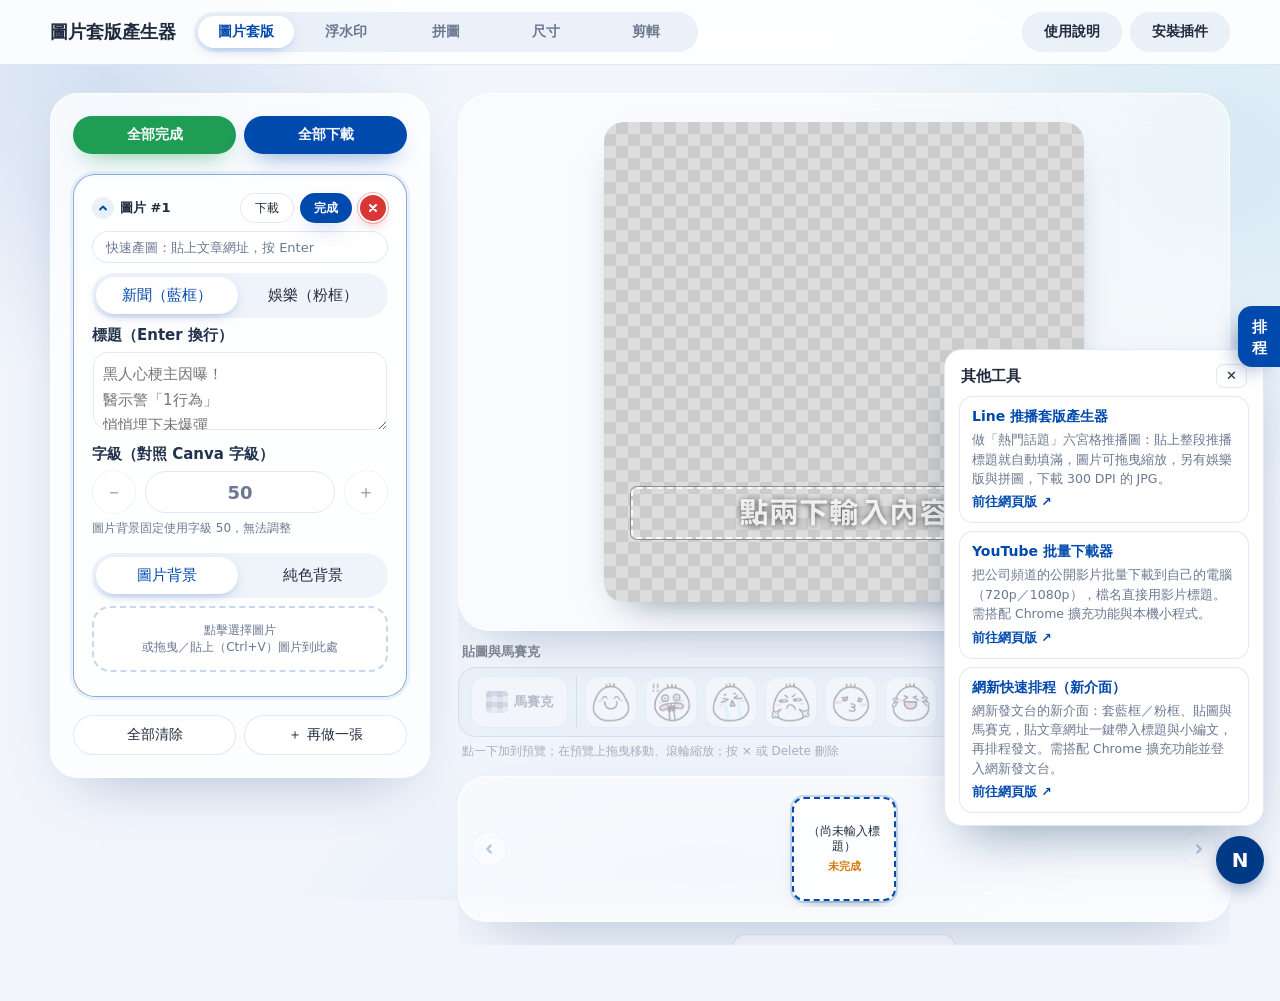
==== commit 543e4188: "網頁版「其他工具」新增「網新快速排程（新介面）」連結 - 只動網頁版專用檔（index.html），不升版  Co-Authored-By: Claude Sonnet 5.5 <noreply@an" ====
--- a/index.html
+++ b/index.html
@@ -162,12 +162,12 @@
         </div>
 
         <div class="field">
-          <label>位置</label>
+          <label>全部套用位置</label>
           <div class="wm-corners" id="wmGrid" role="group" aria-label="浮水印位置（四個角）">
-            <button type="button" data-px="0" data-py="0" aria-label="左上"></button>
-            <button type="button" data-px="1" data-py="0" aria-label="右上"></button>
-            <button type="button" data-px="0" data-py="1" aria-label="左下"></button>
-            <button type="button" data-px="1" data-py="1" aria-label="右下"></button>
+            <button type="button" data-px="0" data-py="0" aria-label="左上"><svg viewBox="0 0 24 24" aria-hidden="true"><path d="M18 18 7 7M7 15.5V7h8.5"/></svg></button>
+            <button type="button" data-px="1" data-py="0" aria-label="右上"><svg viewBox="0 0 24 24" aria-hidden="true"><path d="M18 18 7 7M7 15.5V7h8.5"/></svg></button>
+            <button type="button" data-px="0" data-py="1" aria-label="左下"><svg viewBox="0 0 24 24" aria-hidden="true"><path d="M18 18 7 7M7 15.5V7h8.5"/></svg></button>
+            <button type="button" data-px="1" data-py="1" aria-label="右下"><svg viewBox="0 0 24 24" aria-hidden="true"><path d="M18 18 7 7M7 15.5V7h8.5"/></svg></button>
           </div>
           <div class="hint" id="wmPosHint"></div>
         </div>
@@ -1022,6 +1022,11 @@
       <span class="tools-desc">把公司頻道的公開影片批量下載到自己的電腦（720p／1080p），檔名直接用影片標題。需搭配 Chrome 擴充功能與本機小程式。</span>
       <span class="tools-go">前往網頁版 ↗</span>
     </a>
+    <a class="tools-item" id="toolSchedule" href="https://unnn3ing-oss.github.io/-schedulenewnet/" target="_blank" rel="noopener noreferrer">
+      <span class="tools-name">網新快速排程（新介面）</span>
+      <span class="tools-desc">網新發文台的新介面：套藍框／粉框、貼圖與馬賽克，貼文章網址一鍵帶入標題與小編文，再排程發文。需搭配 Chrome 擴充功能並登入網新發文台。</span>
+      <span class="tools-go">前往網頁版 ↗</span>
+    </a>
   </div>
 </div>
 
--- a/watermark.css
+++ b/watermark.css
@@ -43,22 +43,18 @@
 #layoutApp[hidden], #watermarkApp[hidden] { display: none; }
 
 /* ---- 浮水印 ---- */
-/* 位置：一個縮小的照片框，四個角各一顆按鈕 */
-.wm-corners { position: relative; width: 168px; height: 108px; margin: 4px 0 8px; border-radius: 14px; border: 1px solid var(--border); background: rgba(0, 74, 173, 0.04); }
+/* 位置：一個縮小的照片框，四個角各一顆按鈕（緊湊的 2×2，箭頭指向各自的角落） */
+.wm-corners { display: grid; grid-template-columns: repeat(2, 76px); grid-auto-rows: 52px; gap: 8px; width: max-content; padding: 8px; margin: 4px 0 8px; border-radius: 14px; border: 1px solid var(--border); background: rgba(0, 74, 173, 0.04); }
 .wm-corners button {
-  position: absolute; width: 44px; height: 44px; padding: 0; border-radius: 12px; border: 1px solid var(--border);
-  background: var(--field-bg); cursor: pointer;
+  display: flex; align-items: center; justify-content: center; padding: 0; border-radius: 12px; border: 1px solid var(--border);
+  background: var(--field-bg); color: #9aa8c2; cursor: pointer;
 }
-.wm-corners button:nth-child(1) { left: 6px; top: 6px; }
-.wm-corners button:nth-child(2) { right: 6px; top: 6px; }
-.wm-corners button:nth-child(3) { left: 6px; bottom: 6px; }
-.wm-corners button:nth-child(4) { right: 6px; bottom: 6px; }
-.wm-corners button::after {            /* 小圓點表示位置 */
-  content: ""; position: absolute; inset: 0; margin: auto; width: 10px; height: 10px; border-radius: 50%; background: #c3cde0;
-}
-.wm-corners button:hover:not(.active)::after { background: var(--accent); opacity: .6; }
-.wm-corners button.active { border-color: var(--accent); background: var(--accent-soft); }
-.wm-corners button.active::after { background: var(--accent); width: 14px; height: 14px; }
+.wm-corners button svg { width: 30px; height: 30px; fill: none; stroke: currentColor; stroke-width: 2.6; stroke-linecap: round; stroke-linejoin: round; }
+.wm-corners button:nth-child(2) svg { transform: rotate(90deg); }    /* ↗ */
+.wm-corners button:nth-child(4) svg { transform: rotate(180deg); }   /* ↘ */
+.wm-corners button:nth-child(3) svg { transform: rotate(270deg); }   /* ↙ */
+.wm-corners button:hover:not(.active) { color: var(--accent); }
+.wm-corners button.active { border-color: var(--accent); background: var(--accent-soft); color: var(--accent); }
 #watermarkApp label { display: flex; justify-content: space-between; align-items: baseline; }
 #watermarkApp output { font-weight: 600; color: var(--accent); font-size: 14px; }
 #watermarkApp input[type=range] { width: 100%; accent-color: var(--accent); margin: 6px 0 0; }
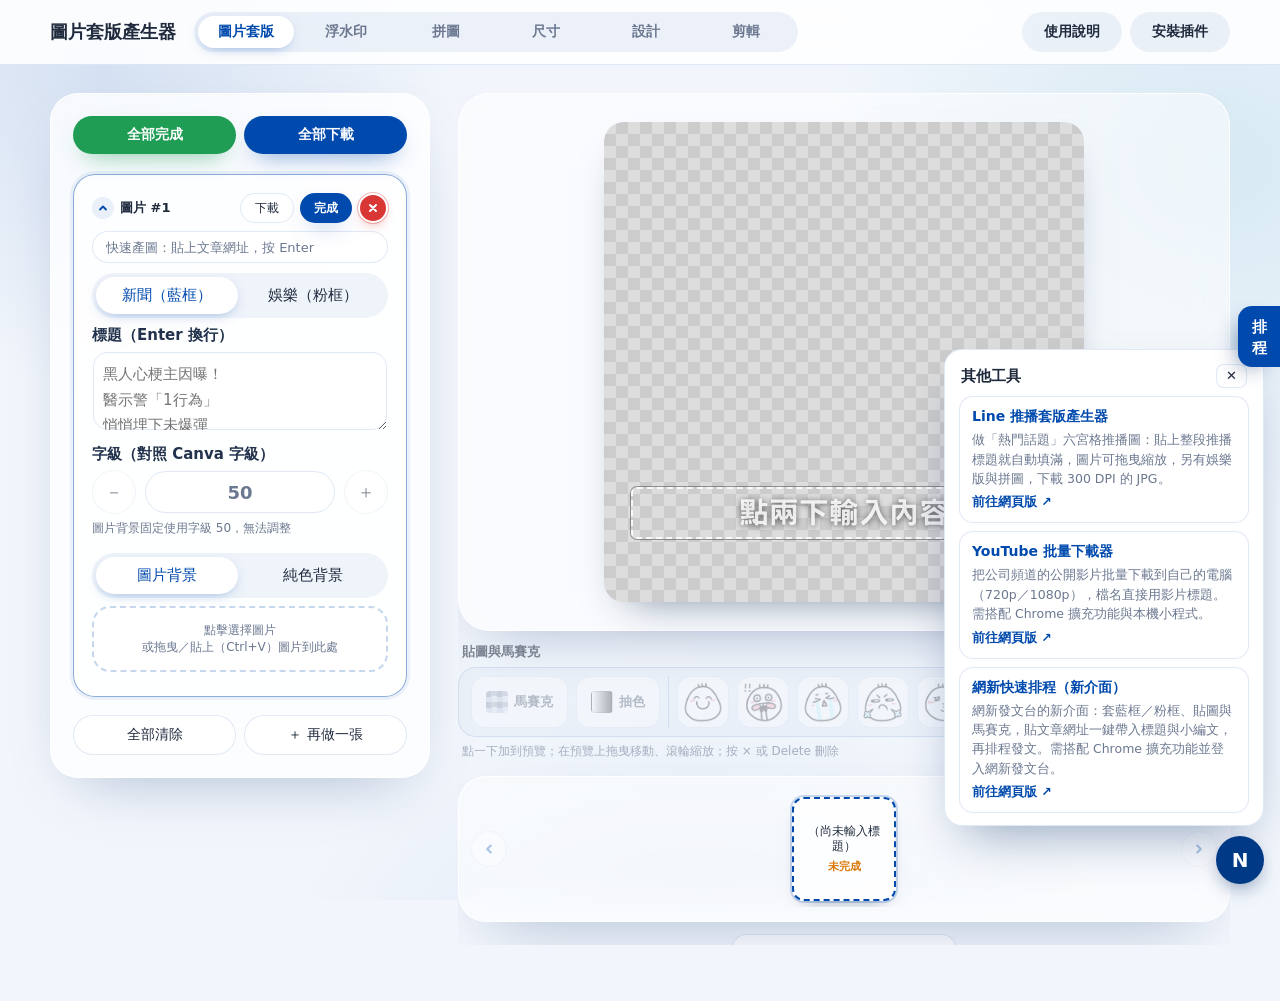
==== commit 1b18891e: "網頁版新增「設計」分頁：輕量平面設計工具（7.40） - 新增 design-core／fonts／render／export／ui.js 與 design.css：文字、圖片、形狀、貼圖、馬賽克，多" ====
--- a/index.html
+++ b/index.html
@@ -3,9 +3,10 @@
 <head>
 <meta charset="UTF-8">
 <meta name="viewport" content="width=device-width, initial-scale=1.0">
-<!-- 內容安全政策：只允許本站的腳本；網路只連 GitHub（安裝插件功能用）；沒有任何第三方資源。
+<!-- 內容安全政策：只允許本站的腳本；網路只連 GitHub（安裝插件功能用）。
+     唯一的第三方資源是「設計」分頁的思源宋體（Google Fonts）：選到這個字型時才會載入樣式表與字型檔。
      style-src 保留 unsafe-inline 是因為頁面裡有 style="…" 屬性。 -->
-<meta http-equiv="Content-Security-Policy" content="default-src 'none'; script-src 'self'; style-src 'self' 'unsafe-inline'; img-src 'self' data: blob:; media-src 'self' blob:; font-src 'self'; connect-src https://api.github.com https://raw.githubusercontent.com https://qpt-article-proxy.19jpz-3.workers.dev; base-uri 'none'; form-action 'none'; object-src 'none'">
+<meta http-equiv="Content-Security-Policy" content="default-src 'none'; script-src 'self'; style-src 'self' 'unsafe-inline' https://fonts.googleapis.com; img-src 'self' data: blob:; media-src 'self' blob:; font-src 'self' https://fonts.gstatic.com; connect-src https://api.github.com https://raw.githubusercontent.com https://qpt-article-proxy.19jpz-3.workers.dev; base-uri 'none'; form-action 'none'; object-src 'none'">
 <meta name="referrer" content="no-referrer">
 <title>圖片套版產生器</title>
 <link rel="icon" href="favicon.svg" type="image/svg+xml">
@@ -22,6 +23,7 @@
 <link rel="stylesheet" href="sched.css">
 <link rel="stylesheet" href="schedweb.css">
 <link rel="stylesheet" href="qfweb.css">
+<link rel="stylesheet" href="design.css">
 </head>
 <body>
 <!-- 上排：名稱靠左、中間切換功能（圖片套版／浮水印／拼圖）、右側說明與安裝插件按鈕 -->
@@ -33,6 +35,7 @@
       <button type="button" class="func-btn" id="funcWatermarkBtn" aria-pressed="false">浮水印</button>
       <button type="button" class="func-btn" id="funcCollageBtn" aria-pressed="false">拼圖</button>
       <button type="button" class="func-btn" id="funcResizeBtn" aria-pressed="false">尺寸</button>
+      <button type="button" class="func-btn" id="funcDesignBtn" aria-pressed="false">設計</button>
       <button type="button" class="func-btn" id="funcEditBtn" aria-pressed="false">剪輯</button>
     </div>
     <div class="topbar-actions">
@@ -284,6 +287,9 @@
       <div class="hint preview-hint">點一格選取，拖曳照片調整位置，<span class="hint-desk">滑鼠停在格子上滾動滾輪可放大縮小；</span><span class="hint-touch">用上面的「照片縮放」滑桿放大縮小；</span>雙擊格子可以換照片，也能把照片直接拖到格子上。等分時拖曳格子之間的分隔線調整比例；自由框時可以拉出、移動、縮放每一個框。</div>
     </div>
   </div>
+
+  <!-- 設計（網頁版專用，平面設計）：內容由 design-ui.js 在載入時建立；程式在 design-*.js、樣式在 design.css，不引用主工具的程式。 -->
+  <section class="dz" id="designApp" aria-label="平面設計" hidden></section>
 
   <!-- 剪輯：原本的剪輯工具已獨立成專屬網站 QuickCut（https://unnn3ing-oss.github.io/quickcut/），這個分頁只放「搬家說明＋功能介紹」，
        介紹是自動輪播的 4 則功能（版型與示意動畫沿用「安裝插件」全螢幕教學的 deploy.css .ds-*；輪播邏輯在 deploy.js 的 qcIntro），右下角是前往 QuickCut 的連結。
@@ -1042,5 +1048,10 @@
 <script src="quickfill.js"></script>
 <script src="qfweb.js"></script>
 <script src="stickers.js"></script>
+<script src="design-core.js"></script>
+<script src="design-fonts.js"></script>
+<script src="design-render.js"></script>
+<script src="design-export.js"></script>
+<script src="design-ui.js"></script>
 </body>
 </html>
--- a/watermark.css
+++ b/watermark.css
@@ -149,8 +149,10 @@
 .fx-bar .fx-tile:disabled { cursor: not-allowed; }
 .fx-bar .fx-sticker-tile { width: 52px; height: 52px; padding: 4px; }
 .fx-bar .fx-sticker-tile img { width: 100%; height: 100%; object-fit: contain; display: block; pointer-events: none; }
-.fx-bar .fx-mosaic-tile { display: flex; align-items: center; gap: 6px; height: 52px; padding: 0 14px; font-size: 13px; font-weight: 600; white-space: nowrap; }
+.fx-bar .fx-mosaic-tile, .fx-bar .fx-gray-tile { display: flex; align-items: center; gap: 6px; height: 52px; padding: 0 14px; font-size: 13px; font-weight: 600; white-space: nowrap; }
 .fx-bar .fx-mini { width: 22px; height: 22px; border-radius: 4px; background: conic-gradient(#8d99ae 25%, #d4dae4 0 50%, #b6c0d0 0 75%, #6c7a96 0) 0 0 / 50% 50%; }
+.fx-bar .fx-mini.gray { background: linear-gradient(90deg, #fff, #000); border: 1px solid rgba(0, 0, 0, 0.25); }
+.fx-bar .fx-gray-tile.on { background: var(--accent-soft); color: var(--accent); border-color: var(--accent); }
 .fx-bar .fx-sep { flex: 0 0 1px; align-self: stretch; background: rgba(0, 74, 173, 0.18); }
 .fx-bar .fx-tile:hover:not(:disabled) { border-color: var(--accent); }
 .fx-bar .fx-hint { margin: 6px 4px 0; font-size: 12px; color: var(--muted); }
@@ -167,6 +169,6 @@
 .fx-item.selected .fx-del { display: block; }
 @media (max-width: 820px) {
   .fx-item .fx-del { top: -14px; right: -14px; width: 28px; height: 28px; font-size: 17px; }   /* 手指點得到 */
-  .fx-bar .fx-sticker-tile, .fx-bar .fx-mosaic-tile { height: 48px; }
+  .fx-bar .fx-sticker-tile, .fx-bar .fx-mosaic-tile, .fx-bar .fx-gray-tile { height: 48px; }
   .fx-bar .fx-sticker-tile { width: 48px; }
 }
--- a/qfweb.css
+++ b/qfweb.css
@@ -13,3 +13,20 @@
 .qfw-status.ok { color: var(--success, #16a34a); }
 .qfw-status.warn { color: #b45309; }
 .qfw-status.err { color: #d92d20; }
+
+/* 快速產圖讀取中的佔位（skeleton）：疊在預覽畫布上，位置與大小由 qfweb.js 對齊畫布。讀文章時是整片微光＋三條標題長條，
+   抓圖時（.sweep）改成半透明的微光掃過，底下已有的照片與標題仍隱約看得到。 */
+.qfw-skel {
+  position: absolute; z-index: 2; box-sizing: border-box; border-radius: 20px; overflow: hidden; pointer-events: none;
+  background: linear-gradient(90deg, #e8edf5 25%, #d6dfec 50%, #e8edf5 75%); background-size: 200% 100%;
+  animation: qfw-shimmer 1.5s infinite linear;
+}
+.qfw-skel[hidden] { display: none; }
+.qfw-skel-line { position: absolute; left: calc((100% - var(--w)) / 2); width: var(--w); height: 5.5%; border-radius: 999px; background: rgba(255, 255, 255, 0.75); }
+.qfw-skel-line:nth-child(1) { top: 71%; }
+.qfw-skel-line:nth-child(2) { top: 79.5%; }
+.qfw-skel-line:nth-child(3) { top: 88%; }
+.qfw-skel.sweep { background: linear-gradient(90deg, rgba(232, 237, 245, 0.5) 25%, rgba(255, 255, 255, 0.78) 50%, rgba(232, 237, 245, 0.5) 75%); background-size: 200% 100%; }
+.qfw-skel.sweep .qfw-skel-line { display: none; }
+@keyframes qfw-shimmer { 0% { background-position: 200% 0; } 100% { background-position: -200% 0; } }
+@media (prefers-reduced-motion: reduce) { .qfw-skel { animation: none; } }
--- a/design.css
+++ b/design.css
@@ -0,0 +1,199 @@
+/* =====================================================================================
+   設計分頁（網頁版專用，design-ui.js）：左工具列、中間畫布舞台＋頁面列、右屬性面板。
+   沿用 style.css 的 CSS 變數與按鈕樣式（不改 style.css）；手機（≤820px）收成單欄、畫布在最上面。
+   ===================================================================================== */
+.dz {
+  display: grid;
+  grid-template-columns: 92px minmax(0, 1fr) 300px;
+  gap: 18px;
+  align-items: start;
+}
+.dz[hidden] { display: none; }
+.dz button { font-size: 13px; padding: 7px 12px; }
+
+/* ---- 左：工具列 ---- */
+.dz-tools {
+  display: flex; flex-direction: column; align-items: stretch; gap: 6px;
+  padding: 10px 8px; border-radius: 22px;
+  background: var(--card-bg); border: 1px solid rgba(255, 255, 255, 0.9);
+  backdrop-filter: blur(18px) saturate(1.2); box-shadow: var(--shadow);
+  position: sticky; top: 20px; max-height: calc(100vh - 40px); overflow-y: auto; scrollbar-width: none;
+}
+.dz-tools::-webkit-scrollbar { display: none; }
+.dz-tool {
+  display: flex; flex-direction: column; align-items: center; gap: 2px;
+  padding: 7px 4px !important; border-radius: 14px !important; border: 1px solid transparent; background: transparent;
+  font-size: 12px !important; font-weight: 600; color: var(--text); line-height: 1.2;
+}
+.dz-tool:hover:not(:disabled) { background: var(--accent-soft); border-color: rgba(0, 74, 173, 0.25); color: var(--accent); }
+.dz-tool svg { width: 22px; height: 22px; fill: none; stroke: currentColor; stroke-width: 1.8; stroke-linecap: round; stroke-linejoin: round; }
+.dz-sticker { padding: 4px !important; }
+.dz-sticker img { width: 40px; height: 40px; object-fit: contain; display: block; pointer-events: none; }
+.dz-tool-label { font-size: 11px; color: var(--muted); text-align: center; margin-top: 6px; letter-spacing: .05em; }
+
+/* ---- 中：檢視列、舞台、頁面列 ---- */
+.dz-main { min-width: 0; }
+.dz-viewbar { display: flex; flex-wrap: wrap; align-items: center; justify-content: space-between; gap: 8px; margin-bottom: 10px; }
+.dz-group {
+  display: flex; align-items: center; gap: 4px; padding: 4px; border-radius: 999px;
+  background: rgba(0, 74, 173, 0.06);
+}
+.dz-group button { border: none; background: transparent; box-shadow: none; }
+.dz-group button:hover:not(:disabled) { background: var(--field-bg); color: var(--accent); }
+.dz-group .dz-sq { width: 34px; padding: 7px 0; font-size: 16px; line-height: 1; }
+#dzZoomOut { min-width: 52px; text-align: center; font-size: 13px; font-weight: 600; color: var(--text); font-variant-numeric: tabular-nums; }
+
+.dz-stage {
+  position: relative; overflow: hidden;
+  height: max(420px, calc(100vh - 300px));
+  border-radius: 24px; border: 1px solid rgba(255, 255, 255, 0.95);
+  background:
+    linear-gradient(45deg, rgba(0, 74, 173, 0.035) 25%, transparent 25%, transparent 75%, rgba(0, 74, 173, 0.035) 75%) 0 0 / 24px 24px,
+    linear-gradient(45deg, rgba(0, 74, 173, 0.035) 25%, transparent 25%, transparent 75%, rgba(0, 74, 173, 0.035) 75%) 12px 12px / 24px 24px,
+    rgba(255, 255, 255, 0.5);
+  box-shadow: var(--shadow);
+  touch-action: none; user-select: none; -webkit-user-select: none;
+  outline: none;
+}
+.dz-stage.drag { box-shadow: 0 0 0 3px rgba(0, 74, 173, 0.35), var(--shadow); }
+.dz-stage.dz-panning { cursor: grab; }
+.dz-stage.dz-grabbing { cursor: grabbing; }
+/* style.css 對所有 canvas 設了 max-width／圓角／陰影，這裡的畫布要照縮放比例原樣顯示 */
+.dz-stage canvas {
+  position: absolute; left: 0; top: 0; transform-origin: 0 0;
+  max-width: none; border-radius: 0; box-shadow: 0 18px 40px -22px rgba(0, 30, 70, 0.55);
+}
+
+/* 蓋在畫布上的 DOM（不會輸出） */
+.dz-overlay { position: absolute; inset: 0; pointer-events: none; z-index: 2; }
+.dz-sel, .dz-group-box { position: absolute; box-sizing: border-box; pointer-events: none; transform-origin: 50% 50%; }
+.dz-sel { outline: 1.5px solid var(--accent); box-shadow: 0 0 0 1px rgba(255, 255, 255, 0.7); }
+.dz-sel.locked { outline: 1.5px dashed #d97706; }
+.dz-sel.is-hidden { outline-style: dotted; }
+.dz-group-box { outline: 1px dashed var(--accent); outline-offset: 4px; }
+.dz-lock { position: absolute; top: -12px; right: -12px; font-size: 14px; line-height: 1; filter: drop-shadow(0 1px 1px rgba(0, 0, 0, 0.35)); }
+.dz-handle {
+  position: absolute; width: 12px; height: 12px; margin: -6px 0 0 -6px; box-sizing: border-box;
+  border-radius: 3px; border: 1.5px solid var(--accent); background: #fff; pointer-events: auto; touch-action: none;
+}
+.dz-rot {
+  position: absolute; left: 50%; top: -34px; width: 16px; height: 16px; margin-left: -8px; box-sizing: border-box;
+  border-radius: 50%; border: 1.5px solid var(--accent); background: #fff; cursor: grab; pointer-events: auto; touch-action: none;
+}
+.dz-rot::after { content: ""; position: absolute; left: 50%; top: 14px; width: 1.5px; height: 20px; margin-left: -0.75px; background: var(--accent); }
+.dz-guide { position: absolute; background: #ff2d75; pointer-events: none; }
+.dz-guide[data-axis="x"] { top: 0; bottom: 0; width: 1px; }
+.dz-guide[data-axis="y"] { left: 0; right: 0; height: 1px; }
+.dz-marquee { position: absolute; border: 1px dashed var(--accent); background: rgba(0, 74, 173, 0.08); pointer-events: none; }
+
+/* 文字編輯框：字型、字級、行高由 design-ui.js 依畫布設定（inline style） */
+.dz .dz-text-edit {
+  position: absolute; z-index: 3; box-sizing: border-box; margin: 0; padding: 0; min-height: 0;
+  border: none; border-radius: 0; background: transparent; box-shadow: none;
+  outline: 1.5px dashed var(--accent); outline-offset: 2px;
+  resize: none; overflow: hidden; white-space: pre-wrap; overflow-wrap: anywhere; word-break: break-all;
+  caret-color: var(--accent);
+}
+.dz .dz-text-edit:focus { box-shadow: none; }
+
+/* 頁面列 */
+.dz-pagebar { display: flex; align-items: center; gap: 10px; margin-top: 12px; flex-wrap: wrap; }
+.dz-pages {
+  display: flex; gap: 8px; overflow-x: auto; flex: 1 1 260px; min-width: 0;
+  padding: 6px 4px 8px; scrollbar-width: thin;
+}
+.dz-thumb {
+  position: relative; flex: 0 0 auto; padding: 4px !important; border-radius: 12px !important;
+  background: rgba(255, 255, 255, 0.7); border: 2px solid transparent; line-height: 0; cursor: pointer;
+}
+.dz-thumb.active { border-color: var(--accent); box-shadow: 0 0 0 3px rgba(0, 74, 173, 0.12); }
+.dz-thumb canvas { max-width: none; border-radius: 6px; box-shadow: 0 2px 8px -4px rgba(0, 30, 70, 0.5); display: block; }
+.dz-thumb span {
+  position: absolute; left: 6px; bottom: 6px; min-width: 18px; padding: 2px 5px; border-radius: 999px;
+  background: rgba(31, 42, 61, 0.75); color: #fff; font-size: 11px; line-height: 1.2; text-align: center;
+}
+.dz-page-btns { display: flex; gap: 6px; flex-wrap: wrap; }
+.dz-status { min-height: 1.4em; margin-top: 8px; font-size: 14px; color: var(--text); text-align: center; }
+.dz-status.err { color: #c62828; font-weight: 600; }
+.dz-hint { margin-top: 6px; font-size: 12px; line-height: 1.6; color: var(--muted); text-align: center; }
+.dz-touch { display: none; }
+@media (hover: none) {
+  .dz-desk { display: none; }
+  .dz-touch { display: inline; }
+}
+
+/* ---- 右：屬性面板 ---- */
+.dz-panel {
+  border-radius: 22px; padding: 14px 14px 18px;
+  background: var(--card-bg); border: 1px solid rgba(255, 255, 255, 0.9);
+  backdrop-filter: blur(18px) saturate(1.2); box-shadow: var(--shadow);
+  position: sticky; top: 20px; max-height: calc(100vh - 40px); overflow-y: auto; scrollbar-width: thin;
+}
+.dz-sec { padding: 10px 2px 12px; border-bottom: 1px solid var(--border); }
+.dz-sec:last-child { border-bottom: none; }
+.dz-sec h3 { margin: 0 0 8px; font-size: 14px; color: #22324d; }
+.dz-sec h4 { margin: 10px 0 6px; font-size: 12px; color: var(--muted); font-weight: 600; }
+.dz-row { display: flex; align-items: center; gap: 8px; margin: 6px 0; }
+.dz-lbl { flex: 0 0 64px; font-size: 13px; color: var(--text); }
+.dz-ctl { flex: 1 1 auto; min-width: 0; display: flex; align-items: center; gap: 6px; }
+.dz-ctl > input[type="number"] { width: 100%; min-width: 0; }
+.dz-ctl > input[type="range"] { flex: 1 1 auto; min-width: 0; accent-color: var(--accent); }
+.dz-ctl > select, .dz-ctl > textarea { width: 100%; min-width: 0; }
+.dz-panel input[type="number"], .dz-panel select {
+  font: inherit; font-size: 13px; padding: 6px 8px; border-radius: 10px;
+  border: 1px solid var(--border); background: var(--field-bg); color: var(--text);
+}
+.dz-panel input[type="color"] { width: 44px; height: 30px; padding: 2px; border-radius: 8px; border: 1px solid var(--border); background: var(--field-bg); cursor: pointer; }
+.dz-panel textarea { min-height: 64px; font-size: 14px; line-height: 1.5; padding: 8px 10px; }
+.dz-panel input:disabled, .dz-panel select:disabled, .dz-panel textarea:disabled { opacity: .55; cursor: not-allowed; }
+.dz-out { flex: 0 0 44px; font-size: 12px; color: var(--muted); text-align: right; font-variant-numeric: tabular-nums; }
+.dz-unit { font-size: 12px; color: var(--muted); }
+.dz-grid2 { display: grid; grid-template-columns: 1fr 1fr; gap: 0 10px; }
+.dz-grid2 .dz-lbl { flex-basis: 30px; }
+.dz-toggle { width: 100%; margin: 0; }
+.dz-toggle button { font-size: 13px !important; padding: 6px 4px !important; }
+.dz-btns { display: flex; flex-wrap: wrap; gap: 6px; margin-top: 6px; }
+.dz-btns > button { flex: 1 1 auto; }
+.dz-icon-row { display: flex; flex-wrap: wrap; gap: 4px; }
+.dz-icon-row button { flex: 1 1 30%; padding: 6px 4px; font-size: 12px; }
+.dz-checks { display: flex; gap: 16px; margin: 10px 0 2px; }
+.dz-check { display: inline-flex; align-items: center; gap: 6px; font-size: 13px; font-weight: 600; margin: 0; cursor: pointer; }
+.dz-check input { width: 16px; height: 16px; accent-color: var(--accent); margin: 0; }
+.dz-note { margin: 4px 0 0; font-size: 12px; line-height: 1.5; color: var(--muted); }
+.dz-note:empty { display: none; }
+.dz-note.err { color: #c62828; }
+.dz-locked-note { margin: 4px 0 6px; padding: 8px 10px; border-radius: 12px; background: #fff7e6; color: #8a4b00; font-size: 12px; line-height: 1.5; }
+.dz-danger { color: #c62828; }
+.dz-danger:hover:not(:disabled) { border-color: rgba(198, 40, 40, 0.5) !important; }
+.dz-sticker-pick { display: grid; grid-template-columns: repeat(4, 1fr); gap: 6px; }
+.dz-sticker-pick button { padding: 4px !important; border-radius: 12px !important; }
+.dz-sticker-pick button.active { border-color: var(--accent); background: var(--accent-soft); }
+.dz-sticker-pick img { width: 100%; height: 40px; object-fit: contain; display: block; pointer-events: none; }
+.dz-export h3 { margin-bottom: 4px; }
+
+/* ---- 窄一點的桌機：面板縮窄 ---- */
+@media (max-width: 1100px) {
+  .dz { grid-template-columns: 84px minmax(0, 1fr) 260px; gap: 14px; }
+}
+
+/* ---- 手機（≤820px）：單欄，畫布在最上面，工具列橫向捲動，屬性面板在畫布下方 ---- */
+@media (max-width: 820px) {
+  .dz { grid-template-columns: minmax(0, 1fr); gap: 12px; }
+  .dz-main { order: 1; }
+  .dz-tools {
+    order: 2; position: static; max-height: none;
+    flex-direction: row; align-items: center; overflow-x: auto; overflow-y: hidden; overscroll-behavior-x: contain;
+    padding: 8px; border-radius: 18px;
+  }
+  .dz-tool { flex: 0 0 auto; min-width: 56px; }
+  .dz-tool-label { flex: 0 0 auto; margin: 0 2px; writing-mode: vertical-rl; letter-spacing: .1em; }
+  .dz-panel { order: 3; position: static; max-height: none; overflow: visible; }
+  .dz-stage { height: min(68vh, 440px); border-radius: 18px; }
+  .dz-viewbar { gap: 6px; }
+  .dz-group button { padding: 8px 10px; }
+  .dz-handle { width: 20px; height: 20px; margin: -10px 0 0 -10px; border-radius: 50%; }
+  .dz-rot { width: 24px; height: 24px; margin-left: -12px; top: -42px; }
+  .dz-rot::after { top: 22px; height: 18px; }
+  .dz-lbl { flex-basis: 72px; font-size: 14px; }
+  .dz-pagebar { gap: 8px; }
+}
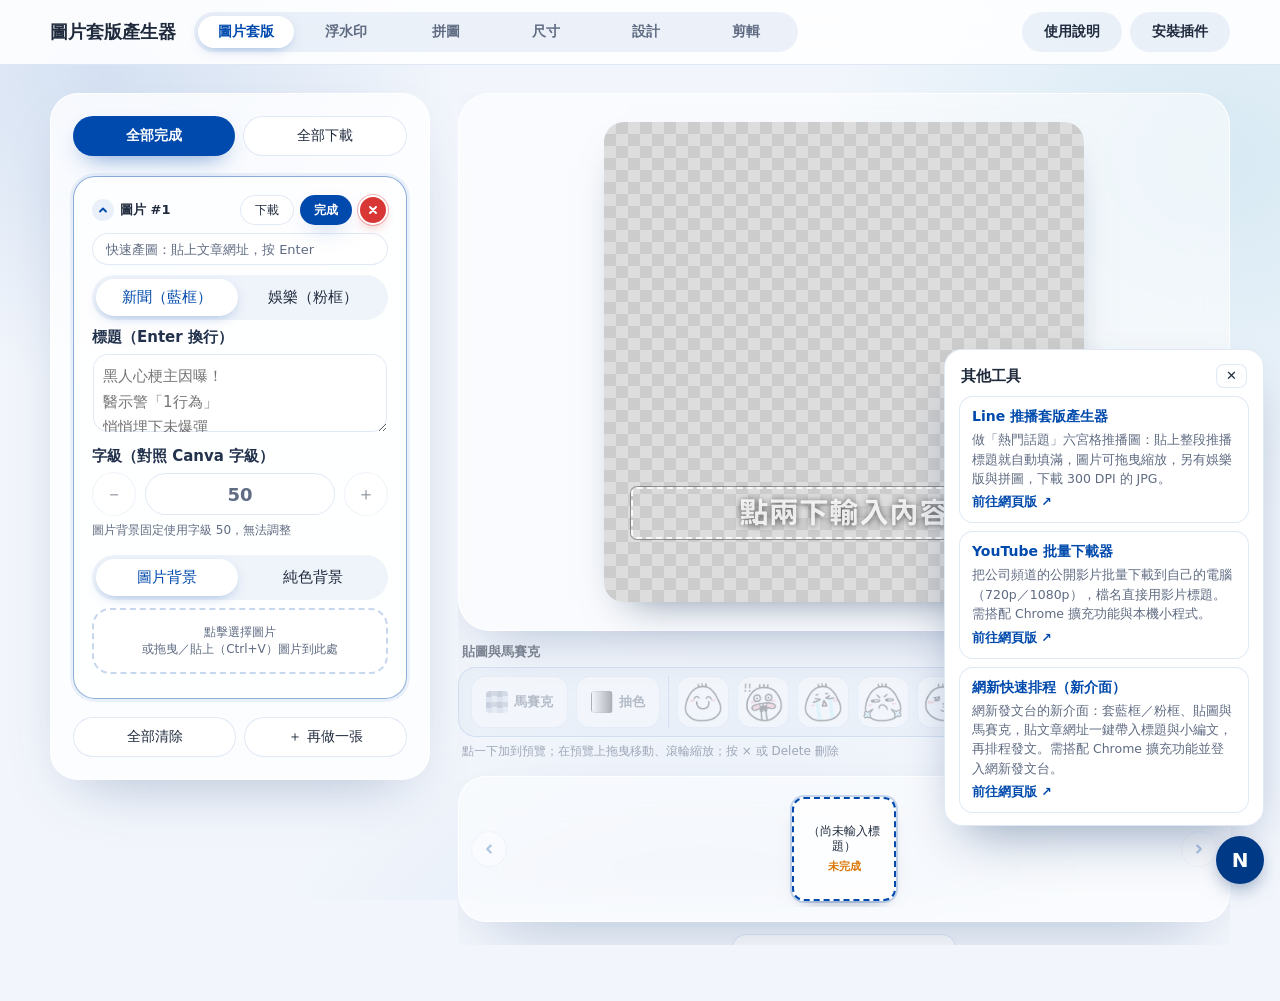
==== commit b11378fc: "7.50：FB 粉專排程暫時關閉；按鈕顏色規則與文字對比調整；手機版底部操作列 - 排程暫時關閉：<html data-sched="off">，側邊欄排程卡片隱藏、網頁版右側抽屜不建立（資料與背景不" ====
--- a/index.html
+++ b/index.html
@@ -1,5 +1,6 @@
 <!DOCTYPE html>
-<html lang="zh-Hant">
+<!-- data-sched="off"：FB 粉專排程暫時關閉（右側「排程」抽屜不建立）。要恢復就把這個屬性拿掉，見 DESIGN.md「排程暫停」 -->
+<html lang="zh-Hant" data-sched="off">
 <head>
 <meta charset="UTF-8">
 <meta name="viewport" content="width=device-width, initial-scale=1.0">
@@ -89,9 +90,10 @@
       </div>
 
       <div id="batchFields" style="display:none">
-        <div class="btn-row" style="margin-top:0; margin-bottom:20px">
-          <button class="success" id="batchGenerateBtn" style="flex:1">全部完成</button>
-          <button class="primary" id="batchDownloadAllBtn" style="flex:1">全部下載</button>
+        <div class="btn-row batch-actions" id="batchActions" style="margin-top:0; margin-bottom:20px">
+          <!-- 手機版（≤820px）這一列固定在畫面底部，見 watermark.css 最後的手機區塊。顏色由 app.js 的 syncBatchActions() 依狀態切換：還有未完成時「全部完成」是主要動作（藍）；全部完成後它變成綠色的完成狀態，「全部下載」改成藍色主要動作 -->
+          <button class="primary" id="batchGenerateBtn" style="flex:1">全部完成</button>
+          <button id="batchDownloadAllBtn" style="flex:1">全部下載</button>
         </div>
 
         <div id="batchItemsList"></div>
@@ -171,6 +173,7 @@
             <button type="button" data-px="1" data-py="0" aria-label="右上"><svg viewBox="0 0 24 24" aria-hidden="true"><path d="M18 18 7 7M7 15.5V7h8.5"/></svg></button>
             <button type="button" data-px="0" data-py="1" aria-label="左下"><svg viewBox="0 0 24 24" aria-hidden="true"><path d="M18 18 7 7M7 15.5V7h8.5"/></svg></button>
             <button type="button" data-px="1" data-py="1" aria-label="右下"><svg viewBox="0 0 24 24" aria-hidden="true"><path d="M18 18 7 7M7 15.5V7h8.5"/></svg></button>
+            <button type="button" id="wmAutoBtn" class="wm-auto" title="每張照片各自把浮水印放在四個角裡最暗的地方">自動（最暗的角）</button>
           </div>
           <div class="hint" id="wmPosHint"></div>
         </div>
@@ -535,8 +538,8 @@
       <h3>浮水印</h3>
       <ul>
         <li>把照片拖到左上角的區域（或點擊選取、Ctrl+V 貼上），<b>可以一次放多張</b>；多張時預覽下方會出現展示窗，點一張就能預覽，也能按 ✕ 移除。</li>
-        <li>預設在右上角疊上新版 TVBS NEWS Logo（大小 13%、邊距 3%、不透明）；「浮水印圖」可以切換成舊版「新聞網」Logo，或自己上傳的圖（建議用背景透明的 PNG 或 SVG）。</li>
-        <li>位置只有四個角（左上、右上、左下、右下）。<b>在預覽上直接拖曳 Logo（抓的範圍比 Logo 大）只會改目前這一張</b>，它會吸附到最近的角；<b>按左側的位置鈕則是全部照片一起改</b>，如果有照片已經單獨調整過，會先問你要不要全部改掉。「大小」「透明度」「邊距」套用到所有照片。</li>
+        <li>預設<b>自動把 Logo 放在每張照片四個角裡最暗的地方</b>（每張各自判斷，幾乎一樣暗時放右上角），疊上新版 TVBS NEWS Logo（大小 13%、邊距 3%、不透明）；「浮水印圖」可以切換成舊版「新聞網」Logo，或自己上傳的圖（建議用背景透明的 PNG 或 SVG）。</li>
+        <li>位置只有四個角（左上、右上、左下、右下）。<b>在預覽上直接拖曳 Logo（抓的範圍比 Logo 大）只會改目前這一張</b>，它會吸附到最近的角；<b>按左側的位置鈕則是全部照片一起改</b>（按四個角＝全部放同一角，按「自動（最暗的角）」＝回到每張各自判斷），如果有照片已經單獨調整過，會先問你要不要全部改掉。「大小」「透明度」「邊距」套用到所有照片。</li>
         <li>下載的檔案維持原圖尺寸，格式可「沿用原圖」或指定 JPG（品質 95%）／PNG，檔名是「原檔名_浮水印」。「下載本張」維持原檔名；「全部下載」的檔名是「YYMMDDHHMM_第幾張」（例如 2610122312_1，時間是按下按鈕那一刻的，每張間隔 0.5～1 秒），瀏覽器第一次可能會詢問是否允許下載多個檔案。</li>
       </ul>
       <h3>拼圖</h3>
--- a/style.css
+++ b/style.css
@@ -9,12 +9,12 @@
     --card-bg: rgba(255, 255, 255, 0.78);
     --field-bg: #ffffff;
     --text: #1f2a3d;
-    --muted: #6b7890;
+    --muted: #5f6b82;   /* 白底 5.3:1、--bg 上 4.9:1，達 WCAG AA（舊的 #6b7890 只有 4.45） */
     --border: rgba(0, 74, 173, 0.12);
     --accent: #004aad;
     --accent-dark: #003a87;
     --accent-soft: #e8f0fc;
-    --success: #16a34a;
+    --success: #15803d; /* 白字 5.0:1；綠色只用在「已完成」狀態，主要動作一律用藍（--accent） */
     --shadow: 0 24px 60px -30px rgba(0, 43, 102, 0.35);
     /* UI text uses the OS's own CJK face (real light/regular/bold weights, crisp
        at small sizes); the heavy template face is kept for the page title only. */
@@ -501,14 +501,15 @@
   button { border-radius: 999px; background: var(--field-bg); transition: background .15s, border-color .15s, box-shadow .15s; }
   button:hover:not(:disabled) { border-color: rgba(0, 74, 173, 0.35); }
   button.primary { border: none; box-shadow: 0 10px 24px -12px rgba(0, 74, 173, 0.75); }
+  /* 按鈕顏色規則：藍（.primary）＝這一區的主要動作；綠（.success）＝「已經完成」的狀態，不拿來當動作按鈕。 */
   button.success {
-    background: #1f9d55;
+    background: var(--success);
     border: none;
     color: #fff;
     font-weight: 600;
-    box-shadow: 0 10px 24px -12px rgba(31, 157, 85, 0.8);
-  }
-  button.success:hover:not(:disabled) { background: #178246; }
+    box-shadow: 0 10px 24px -12px rgba(21, 128, 61, 0.8);
+  }
+  button.success:hover:not(:disabled) { background: #166534; }
   .help-btn, .batch-item-head button { padding-left: 14px; padding-right: 14px; }
 
   /* 移除: round red "×", same pill/circle language as the other controls. */
--- a/watermark.css
+++ b/watermark.css
@@ -55,6 +55,8 @@
 .wm-corners button:nth-child(3) svg { transform: rotate(270deg); }   /* ↙ */
 .wm-corners button:hover:not(.active) { color: var(--accent); }
 .wm-corners button.active { border-color: var(--accent); background: var(--accent-soft); color: var(--accent); }
+.wm-corners button.auto-pick { border-color: var(--accent); border-style: dashed; color: var(--accent); }   /* 自動模式下這張挑到的角 */
+.wm-corners .wm-auto { grid-column: 1 / -1; height: 40px; align-self: center; font-size: 13px; font-weight: 600; color: var(--muted); }
 #watermarkApp label { display: flex; justify-content: space-between; align-items: baseline; }
 #watermarkApp output { font-weight: 600; color: var(--accent); font-size: 14px; }
 #watermarkApp input[type=range] { width: 100%; accent-color: var(--accent); margin: 6px 0 0; }
@@ -128,6 +130,20 @@
   /* 右下角「其他工具」縮小一點、貼角落，少蓋到內容 */
   .tools-fab { right: 10px; bottom: calc(10px + env(safe-area-inset-bottom, 0px)); }
   .tools-btn { width: 40px; height: 40px; font-size: 17px; }
+  /* 圖片套版：「全部完成／全部下載」固定在畫面底部。手機上預覽在最上面，這兩顆要往下捲一個半螢幕才看得到；
+     固定在底部後不管捲到哪都按得到。只在圖片套版顯示時出現（切到其他功能時 #layoutApp 是 hidden，整列跟著消失）。 */
+  #batchActions {
+    position: fixed; left: 0; right: 0; bottom: 0; z-index: 30;
+    margin: 0 !important; padding: 10px 12px calc(10px + env(safe-area-inset-bottom, 0px));
+    background: rgba(255, 255, 255, 0.92); backdrop-filter: blur(14px) saturate(1.2); -webkit-backdrop-filter: blur(14px) saturate(1.2);
+    border-top: 1px solid var(--border); box-shadow: 0 -10px 24px -18px rgba(0, 43, 102, 0.45);
+  }
+  #batchActions button { min-height: 46px; font-size: 16px; }
+  /* 外層卡片的 backdrop-filter 會讓裡面的 position: fixed 變成相對卡片定位（不會貼在畫面底部），手機上這張卡片拿掉毛玻璃 */
+  .card:has(#batchActions) { backdrop-filter: none; -webkit-backdrop-filter: none; background: rgba(255, 255, 255, 0.9); }
+  /* 底部操作列讓出空間：頁面最下面的內容不會被蓋住；右下角「N」往上移到操作列上方 */
+  body:has(#layoutApp:not([hidden]) #batchActions) { padding-bottom: calc(96px + env(safe-area-inset-bottom, 0px)); }
+  body:has(#layoutApp:not([hidden]) #batchActions) .tools-fab { bottom: calc(78px + env(safe-area-inset-bottom, 0px)); }
 }
 /* 滑鼠專用的說明（Ctrl+V、滾輪）在沒有滑鼠的裝置上不顯示，換成觸控說明 */
 .hint-touch { display: none; }
--- a/design.css
+++ b/design.css
@@ -169,7 +169,61 @@
 .dz-sticker-pick button { padding: 4px !important; border-radius: 12px !important; }
 .dz-sticker-pick button.active { border-color: var(--accent); background: var(--accent-soft); }
 .dz-sticker-pick img { width: 100%; height: 40px; object-fit: contain; display: block; pointer-events: none; }
-.dz-export h3 { margin-bottom: 4px; }
+
+/* 弧度：滑桿旁的數字欄位固定寬 */
+.dz-ctl > input.dz-arc-num { flex: 0 0 62px; width: 62px; }
+#dzF-arcOut { flex-basis: 32px; }
+.dz-toggle button:disabled { opacity: .45; cursor: not-allowed; }
+
+/* 配色：色票格（每格就是一個 <input type=color>，右下角是使用次數） */
+.dz-swatches { display: grid; grid-template-columns: repeat(auto-fill, minmax(40px, 1fr)); gap: 6px; margin-top: 8px; }
+.dz-swatch { position: relative; display: block; margin: 0; cursor: pointer; }
+.dz-panel .dz-swatch input[type="color"] {
+  display: block; width: 100%; height: 40px; padding: 0; margin: 0;
+  border-radius: 10px; border: 1px solid var(--border); background: none; cursor: pointer;
+}
+.dz-swatch input[type="color"]::-webkit-color-swatch-wrapper { padding: 0; }
+.dz-swatch input[type="color"]::-webkit-color-swatch { border: none; border-radius: 9px; }
+.dz-swatch input[type="color"]::-moz-color-swatch { border: none; border-radius: 9px; }
+.dz-swatch:hover input[type="color"], .dz-swatch input[type="color"]:focus-visible { outline: 2px solid var(--accent); outline-offset: 1px; }
+.dz-swatch-n {
+  position: absolute; right: 3px; bottom: 3px; min-width: 14px; padding: 1px 4px; border-radius: 999px;
+  background: rgba(31, 42, 61, 0.72); color: #fff; font-size: 10px; line-height: 1.3; text-align: center;
+  font-variant-numeric: tabular-nums; pointer-events: none;
+}
+
+/* ---- 檢視列右側：專案檔與匯出 ---- */
+.dz-viewbar-end { display: flex; align-items: center; gap: 8px; margin-left: auto; }
+.dz-export-btn { display: inline-flex; align-items: center; gap: 6px; border-radius: 999px !important; padding: 8px 16px !important; font-weight: 700; }
+.dz-export-btn svg { width: 16px; height: 16px; fill: none; stroke: currentColor; stroke-width: 2; stroke-linecap: round; stroke-linejoin: round; }
+
+/* ---- 匯出彈窗 ---- */
+.dz-modal {
+  position: fixed; inset: 0; z-index: 120; padding: 20px;
+  display: flex; align-items: center; justify-content: center;
+  background: rgba(15, 30, 60, 0.42); backdrop-filter: blur(3px);
+}
+.dz-modal[hidden] { display: none; }
+.dz-modal-card {
+  width: 100%; max-width: 440px; max-height: calc(100vh - 40px);
+  display: flex; flex-direction: column; overflow: hidden;
+  background: var(--field-bg); border-radius: 22px; box-shadow: 0 30px 80px -30px rgba(0, 43, 102, 0.55);
+}
+.dz-modal-head { display: flex; align-items: center; justify-content: space-between; padding: 16px 20px 8px; }
+.dz-modal-head h2 { margin: 0; font-size: 18px; color: var(--text); }
+.dz-modal-x { border: none !important; background: transparent !important; box-shadow: none !important; font-size: 22px !important; line-height: 1; padding: 4px 10px !important; color: var(--muted); }
+.dz-modal-x:hover { color: var(--accent); }
+.dz-modal-body { padding: 4px 20px 8px; overflow-y: auto; }
+.dz-modal-body .dz-lbl { flex-basis: 64px; font-weight: 600; }
+.dz-modal-body .dz-toggle { margin: 0; }
+.dz-modal-body .dz-note { margin: 0 0 8px 72px; }
+.dz-modal-body input[type="text"] { width: 100%; min-width: 0; padding: 7px 10px; border-radius: 10px; border: 1px solid var(--border); background: var(--field-bg); font-size: 14px; }
+.dz-modal-body input[type="range"] { flex: 1 1 auto; accent-color: var(--accent); }
+.dz-modal-body .dz-row[hidden] { display: none; }
+.dz-exp-summary { margin: 12px 0 0; padding: 10px 12px; border-radius: 12px; background: var(--accent-soft); color: var(--accent-dark); font-size: 13px; font-weight: 600; }
+.dz-exp-summary:empty { display: none; }
+.dz-modal-foot { display: flex; justify-content: flex-end; gap: 8px; padding: 12px 20px 18px; border-top: 1px solid var(--border); }
+.dz-modal-foot .primary { min-width: 96px; }
 
 /* ---- 窄一點的桌機：面板縮窄 ---- */
 @media (max-width: 1100px) {
@@ -196,4 +250,10 @@
   .dz-rot::after { top: 22px; height: 18px; }
   .dz-lbl { flex-basis: 72px; font-size: 14px; }
   .dz-pagebar { gap: 8px; }
-}
+  .dz-viewbar-end { width: 100%; justify-content: space-between; }
+  .dz-modal { padding: 0; align-items: flex-end; }
+  .dz-modal-card { max-width: none; max-height: 92vh; border-radius: 22px 22px 0 0; }
+  .dz-modal-body .dz-note { margin-left: 0; }
+  .dz-modal-foot { padding-bottom: max(18px, env(safe-area-inset-bottom)); }
+  .dz-modal-foot button { flex: 1 1 0; }
+}
